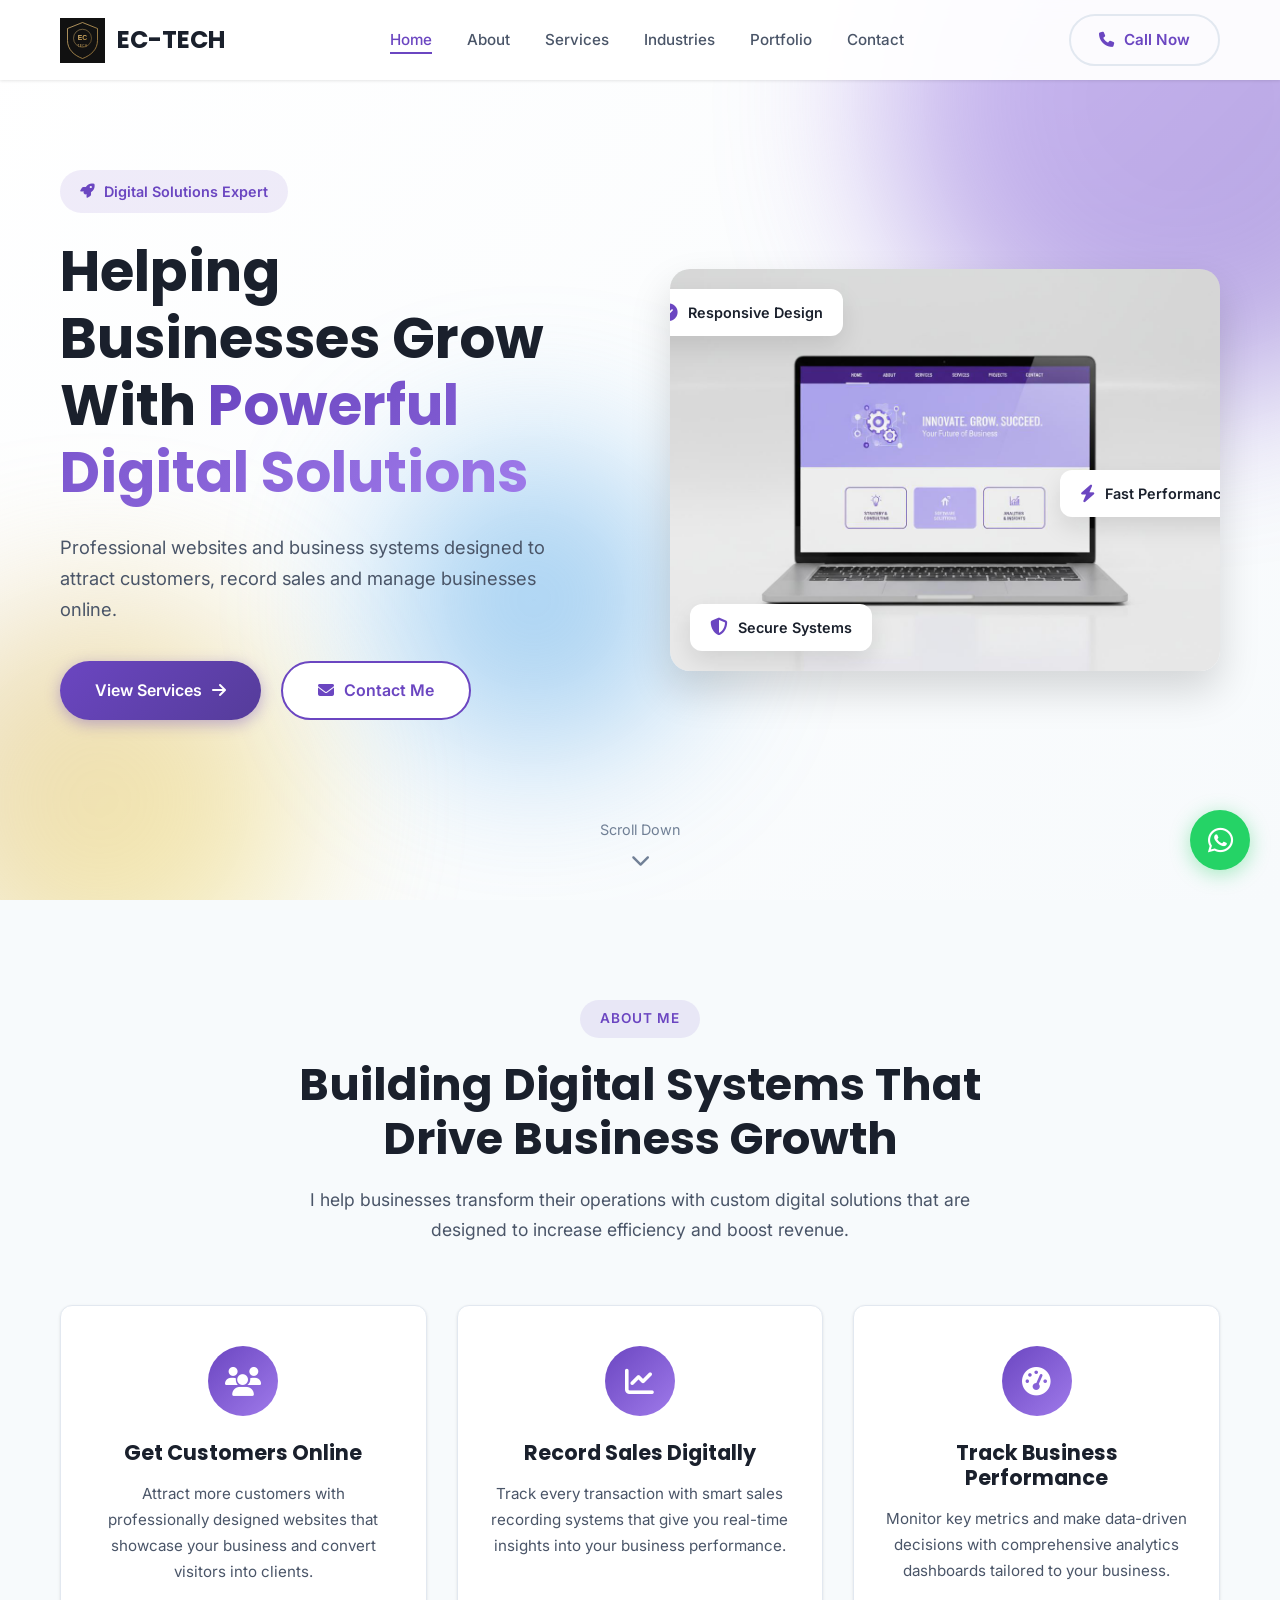
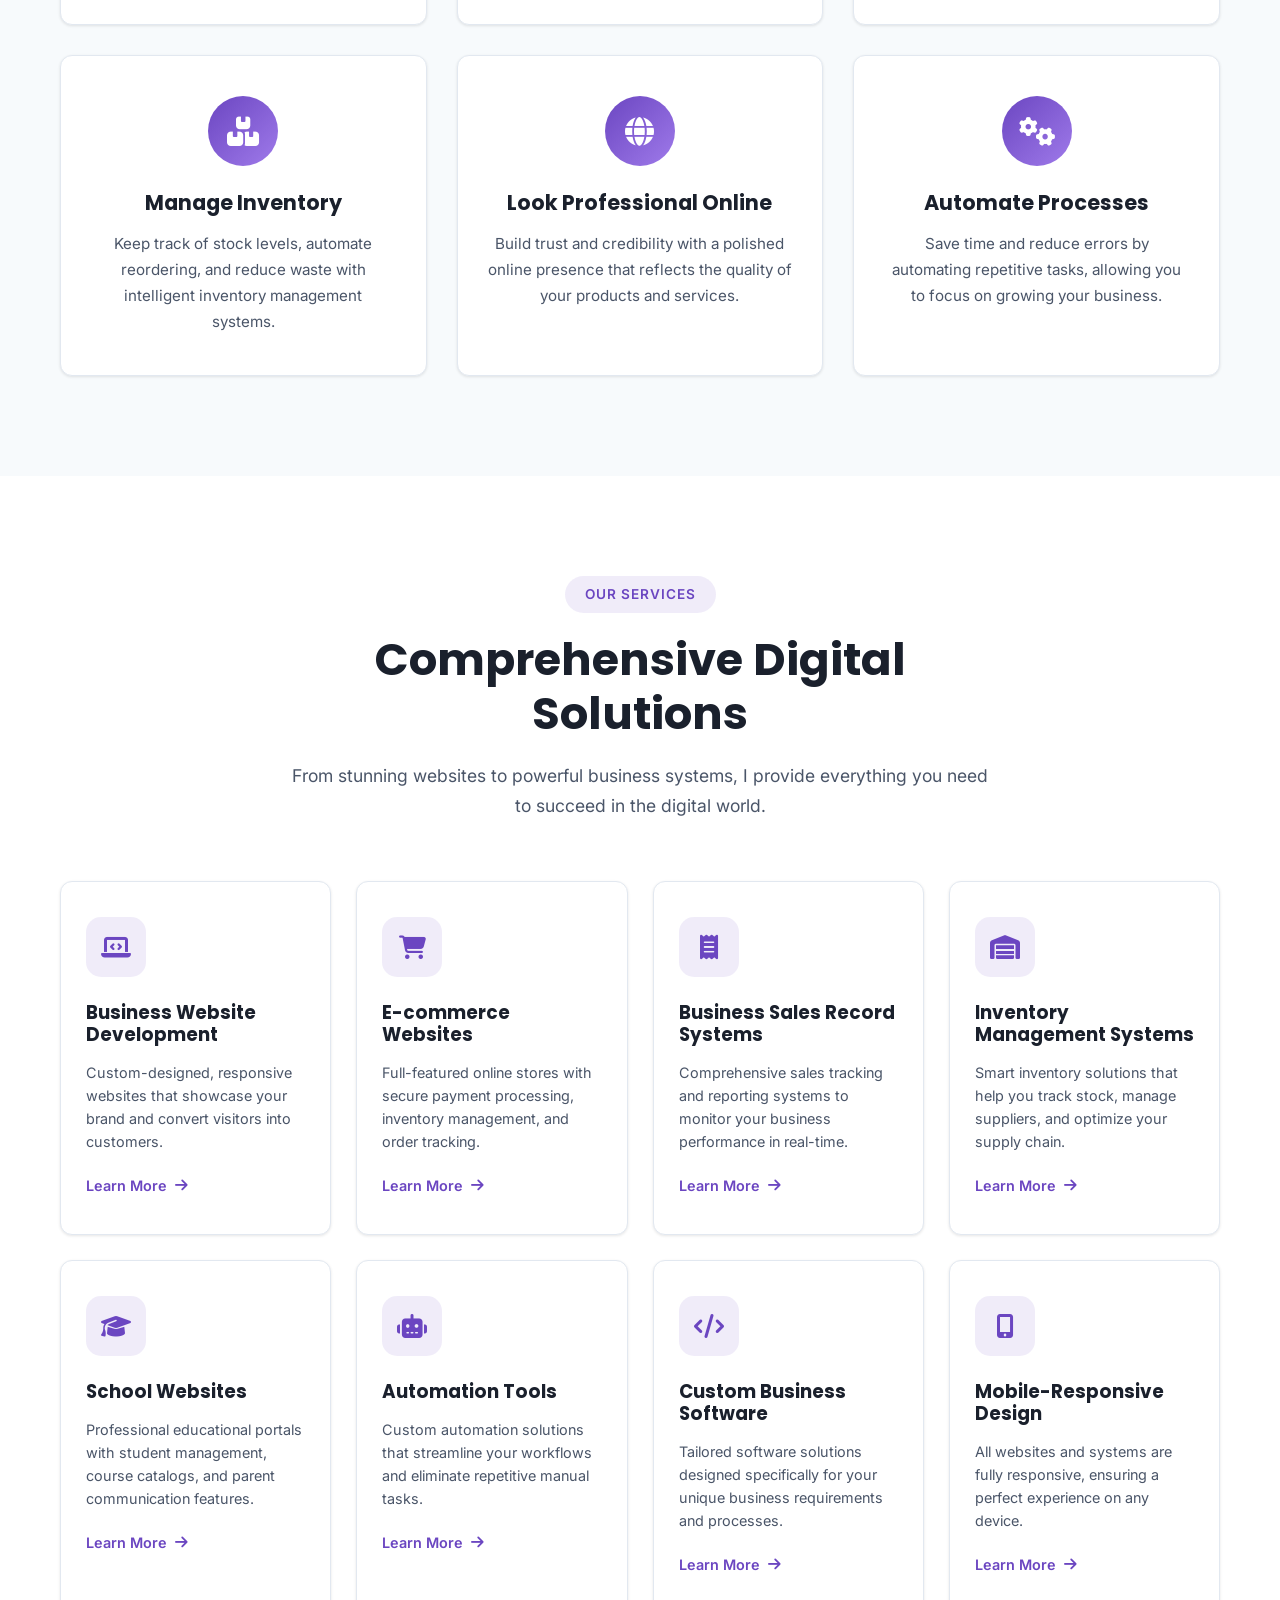
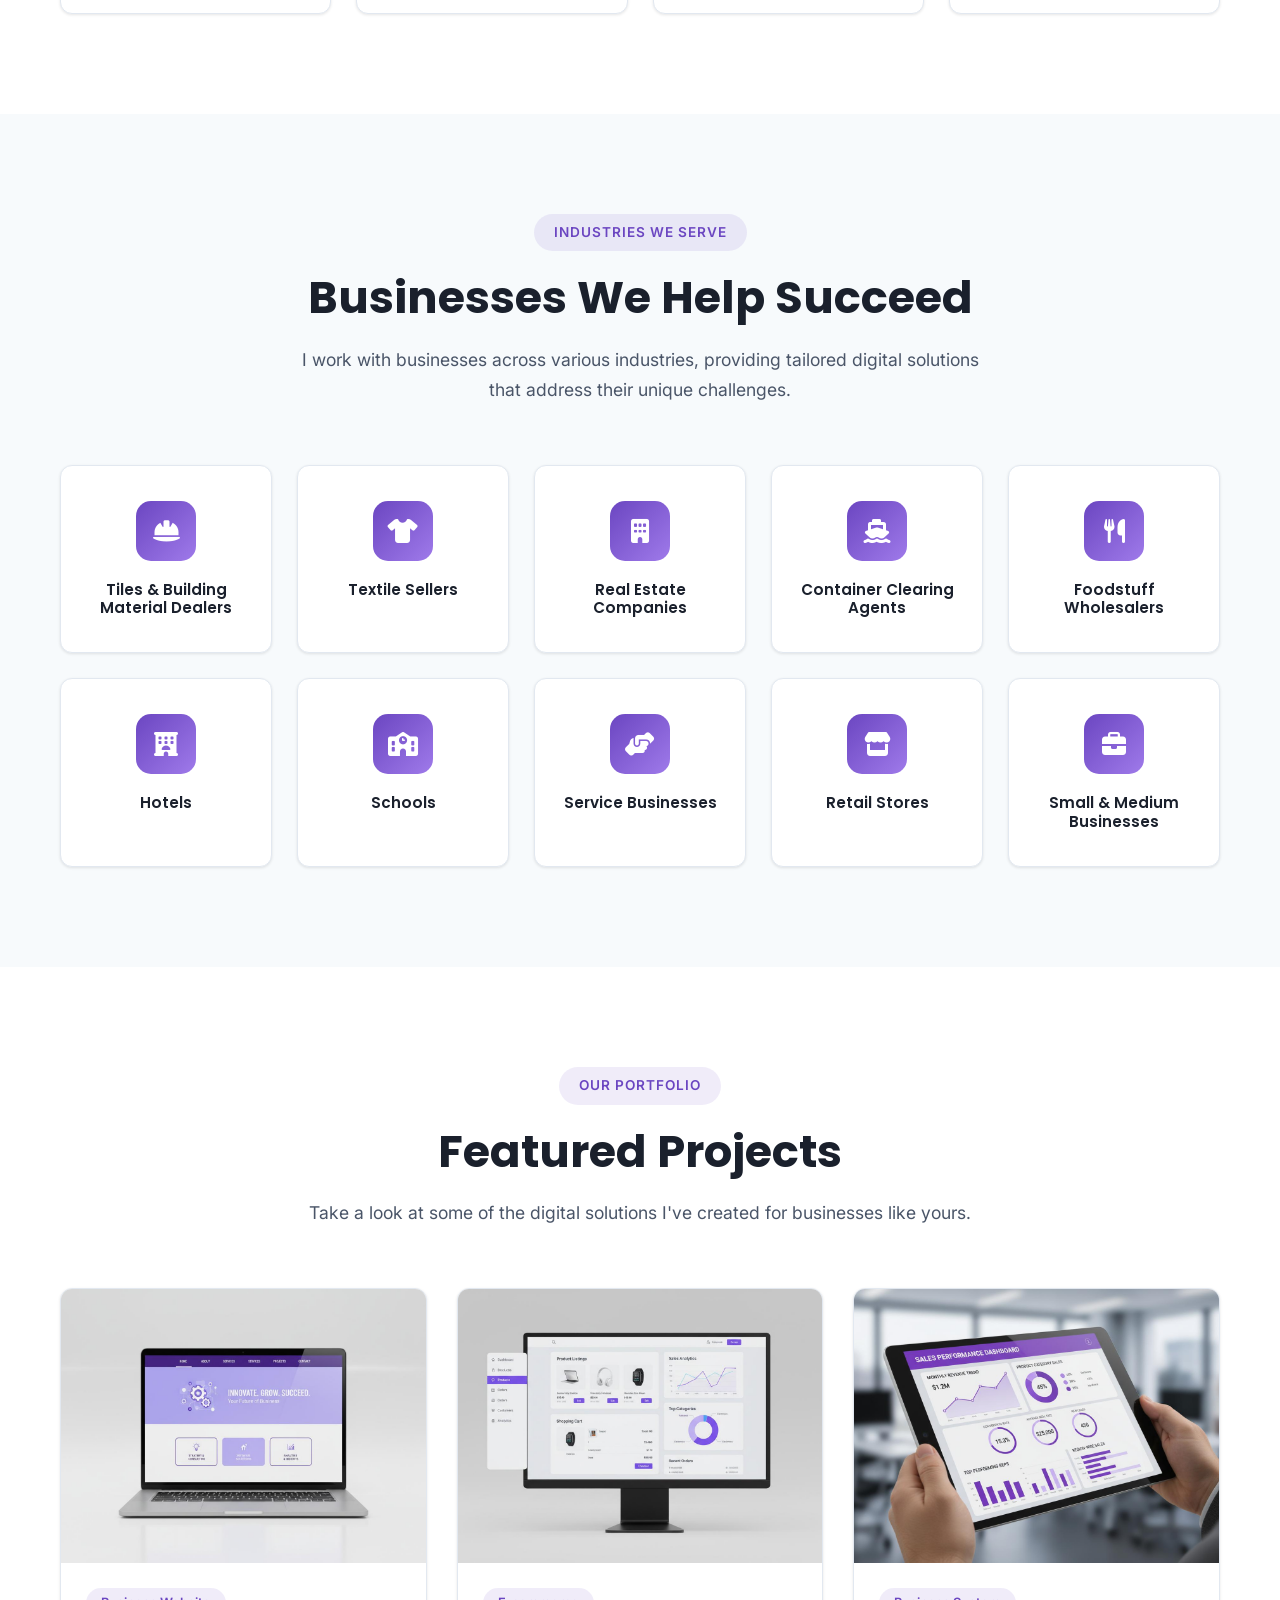
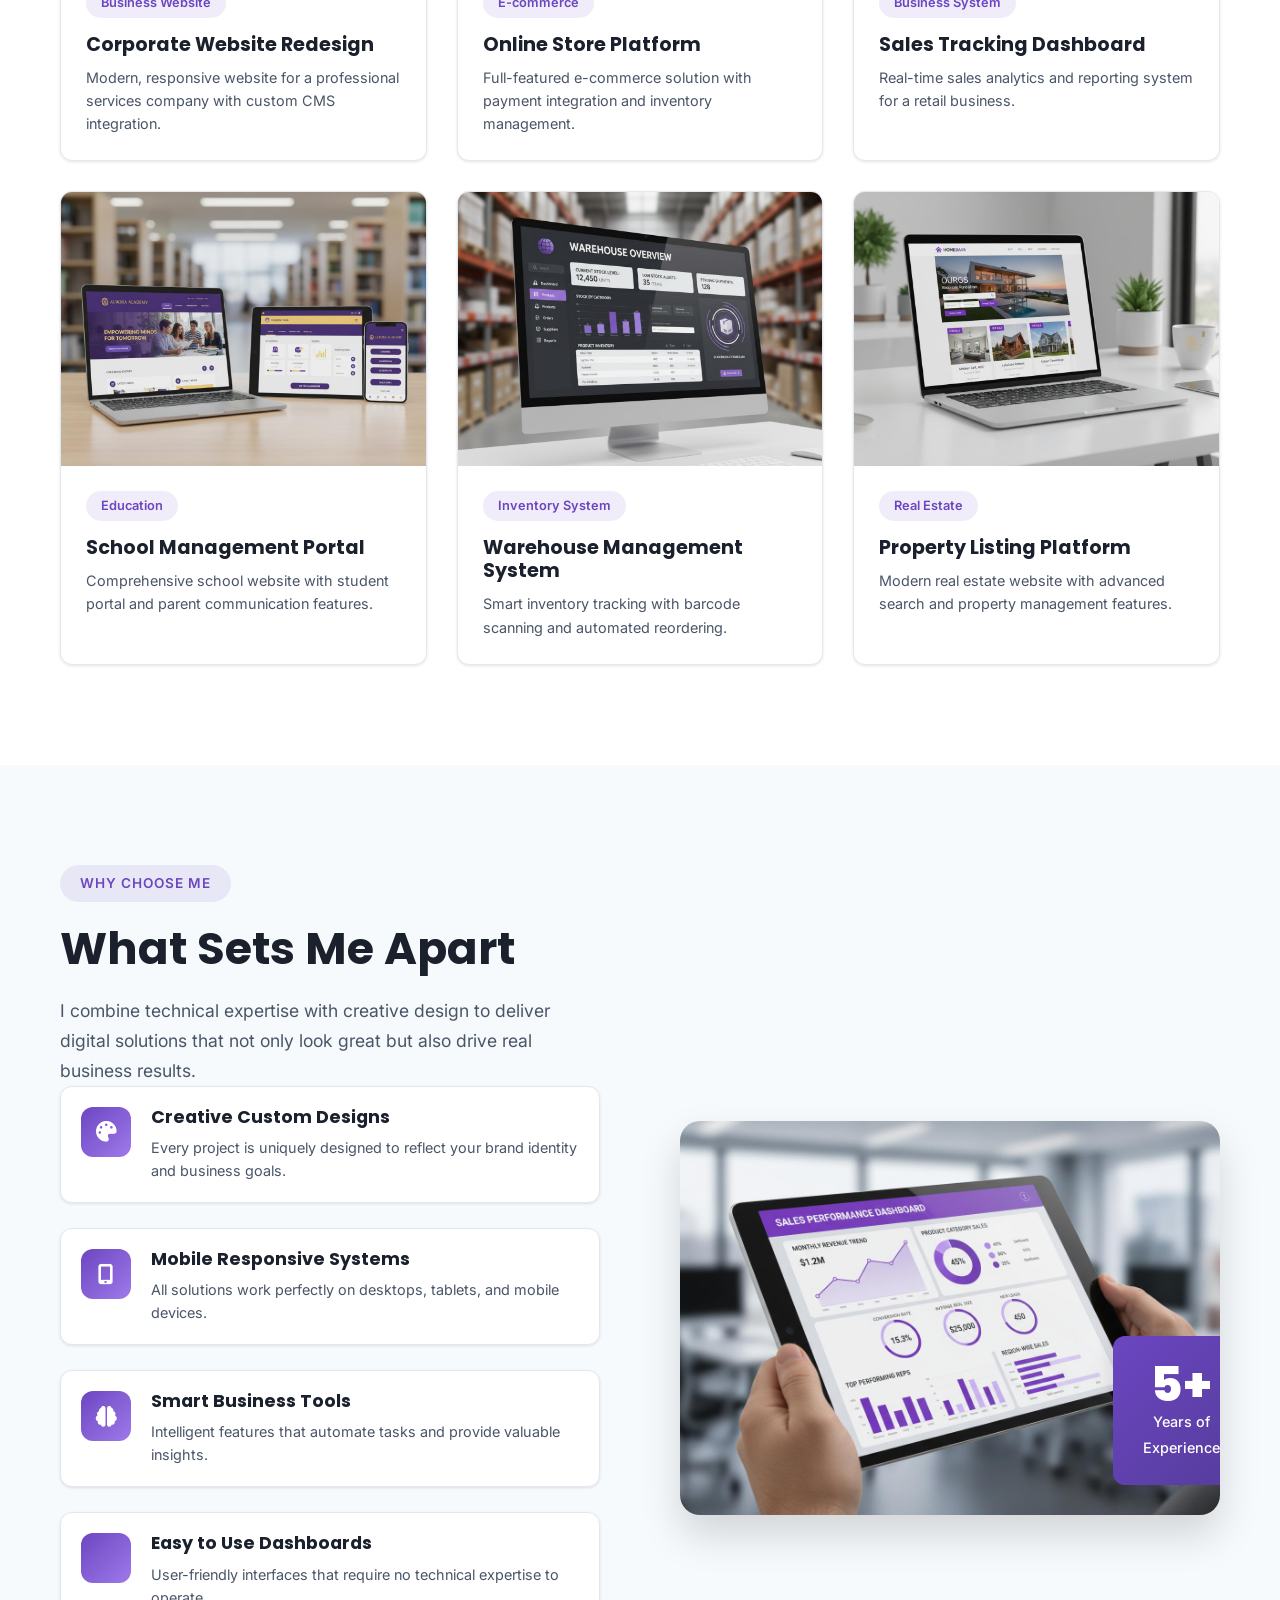
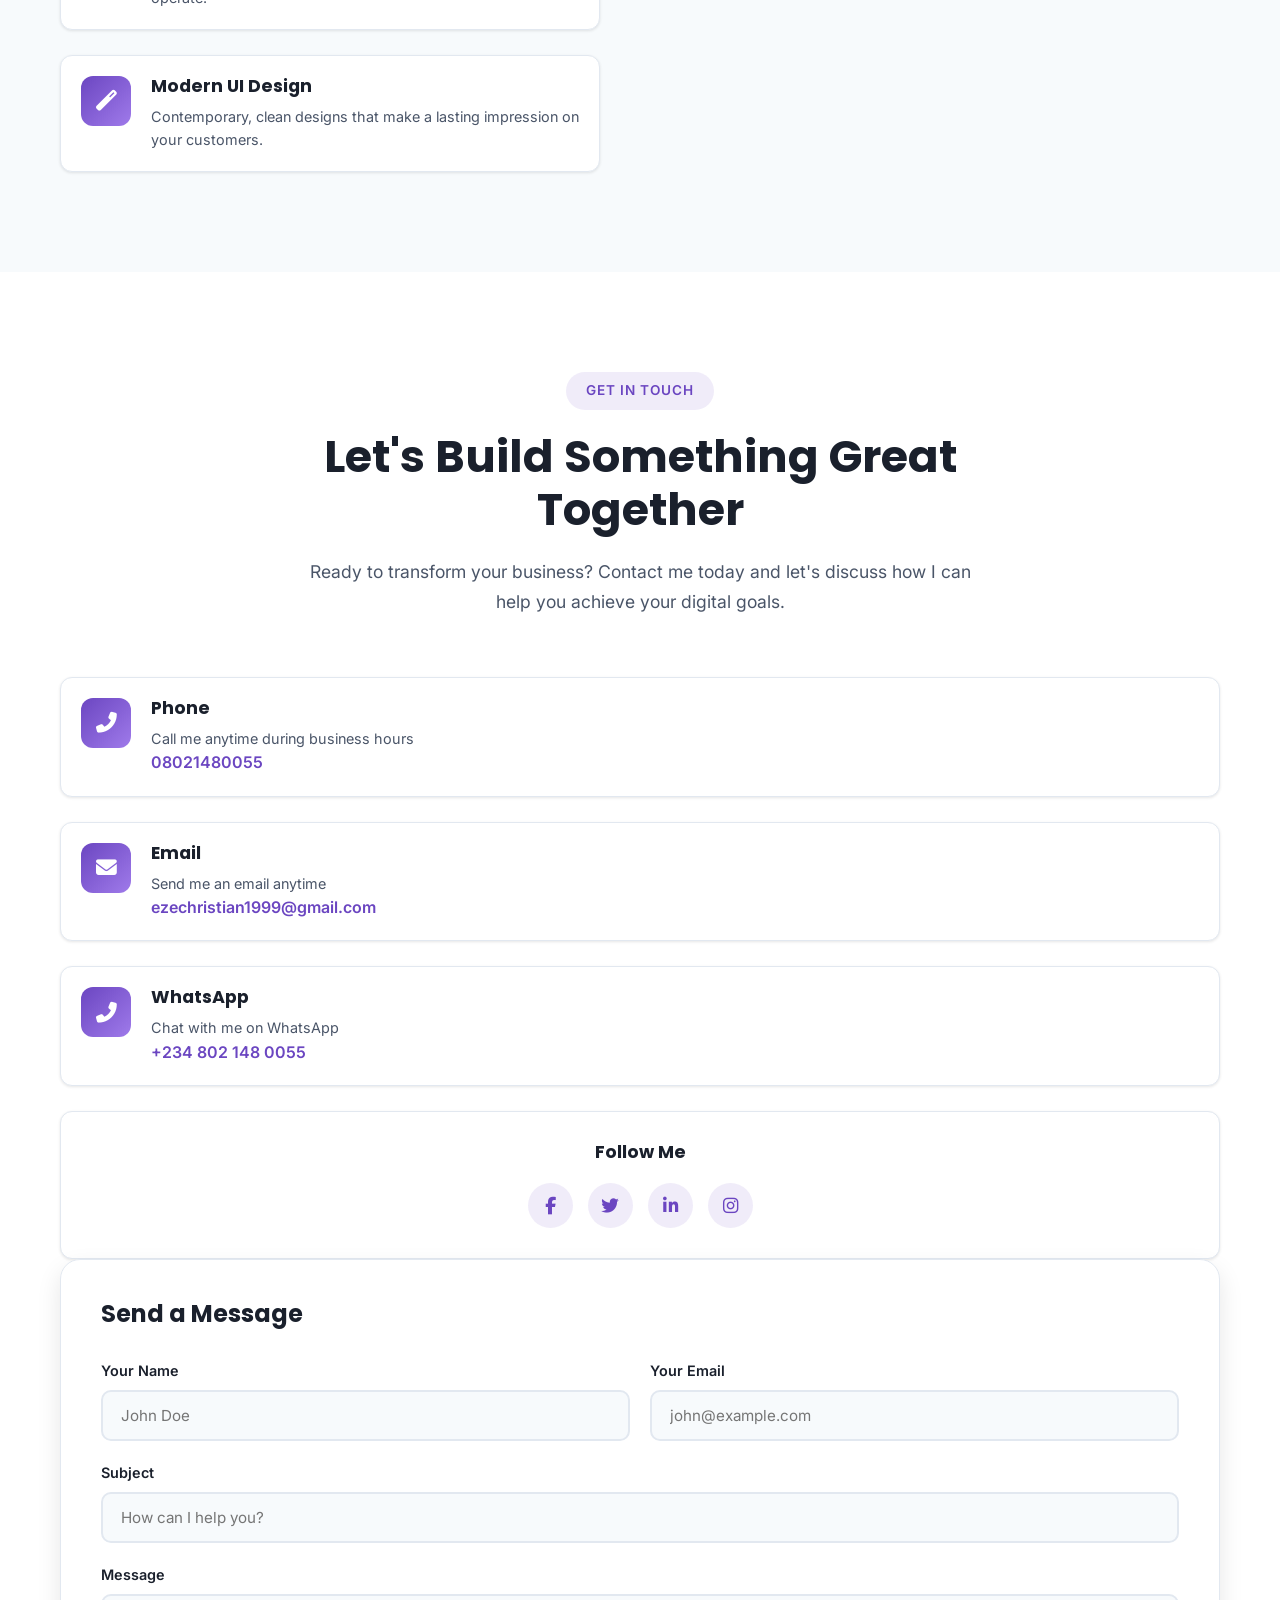
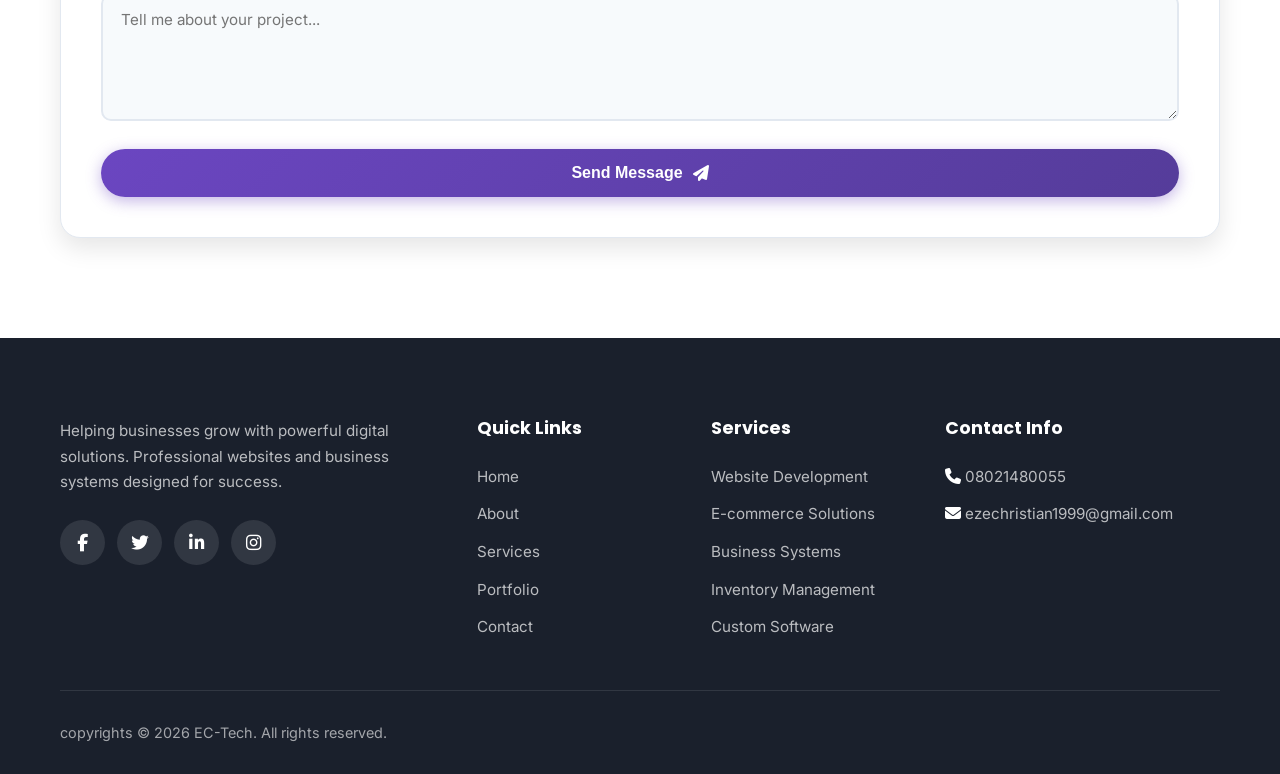
==== index.html @ 4867ce74 "first commit" ====
<!doctype html>
<html lang="en">
  <head>
    <meta charset="UTF-8" />
    <meta name="viewport" content="width=device-width, initial-scale=1.0" />
    <meta
      name="description"
      content="EC-TECH - Professional websites and business systems designed to attract customers, record sales and manage businesses online."
    />
    <meta
      name="keywords"
      content="website development, business systems, digital solutions, e-commerce, inventory management"
    />
    <meta name="author" content="EC-TECH" />

    <!-- Open Graph / Social Media Meta Tags -->
    <meta property="og:type" content="website" />
    <meta property="og:url" content="https://ec-tech.com" />
    <meta
      property="og:title"
      content="EC-TECH - Grow Your Business With Smart Digital Tools"
    />
    <meta
      property="og:description"
      content="Websites • Business Systems • Digital Solutions"
    />
    <meta
      property="og:image"
      content="https://ec-tech.com/images/og-thumbnail.jpg"
    />

    <!-- Twitter Meta Tags -->
    <meta property="twitter:card" content="summary_large_image" />
    <meta property="twitter:url" content="https://ec-tech.com" />
    <meta
      property="twitter:title"
      content="EC-TECH - Grow Your Business With Smart Digital Tools"
    />
    <meta
      property="twitter:description"
      content="Websites • Business Systems • Digital Solutions"
    />
    <meta
      property="twitter:image"
      content="https://ec-tech.com/images/og-thumbnail.jpg"
    />

    <!-- Favicon -->
    <link rel="icon" type="image/svg+xml" href="assets/ec_tech_logo.svg" />
    <link rel="apple-touch-icon" href="assets/ec_tech_logo.svg" />

    <!-- Google Fonts -->
    <link rel="preconnect" href="https://fonts.googleapis.com" />
    <link rel="preconnect" href="https://fonts.gstatic.com" crossorigin />
    <link
      href="https://fonts.googleapis.com/css2?family=Inter:wght@300;400;500;600;700;800&family=Poppins:wght@400;500;600;700;800&display=swap"
      rel="stylesheet"
    />

    <!-- Font Awesome Icons -->
    <link
      rel="stylesheet"
      href="https://cdnjs.cloudflare.com/ajax/libs/font-awesome/6.4.0/css/all.min.css"
    />

    <!-- AOS Animation Library -->
    <link href="https://unpkg.com/aos@2.3.1/dist/aos.css" rel="stylesheet" />

    <!-- Custom CSS -->
    <link rel="stylesheet" href="css/style.css" />

    <title>EC-TECH - Grow Your Business With Smart Digital Tools</title>
  </head>
  <body>
    <!-- Navigation -->
    <nav class="navbar" id="navbar">
      <div class="container">
        <div class="nav-wrapper">
          <a href="#" class="logo">
            <img src="assets/ec_tech_logo.svg" alt="EC-TECH Logo" />
            <span class="logo-text">EC-TECH</span>
          </a>

          <ul class="nav-menu" id="navMenu">
            <li><a href="#home" class="nav-link active">Home</a></li>
            <li><a href="#about" class="nav-link">About</a></li>
            <li><a href="#services" class="nav-link">Services</a></li>
            <li><a href="#industries" class="nav-link">Industries</a></li>
            <li><a href="#portfolio" class="nav-link">Portfolio</a></li>
            <li><a href="#contact" class="nav-link">Contact</a></li>
          </ul>

          <div class="nav-actions">
            <a href="tel:08021480055" class="btn btn-outline">
              <i class="fas fa-phone"></i>
              <span>Call Now</span>
            </a>
          </div>

          <button class="hamburger" id="hamburger" aria-label="Toggle menu">
            <span></span>
            <span></span>
            <span></span>
          </button>
        </div>
      </div>
    </nav>

    <!-- Hero Section -->
    <section class="hero" id="home">
      <div class="hero-bg">
        <div class="hero-shape shape-1"></div>
        <div class="hero-shape shape-2"></div>
        <div class="hero-shape shape-3"></div>
      </div>
      <div class="container">
        <div class="hero-content">
          <div class="hero-text" data-aos="fade-up" data-aos-duration="1000">
            <div class="hero-badge">
              <i class="fas fa-rocket"></i>
              <span>Digital Solutions Expert</span>
            </div>
            <h1 class="hero-title">
              Helping Businesses Grow With
              <span class="gradient-text">Powerful Digital Solutions</span>
            </h1>
            <p class="hero-subtitle">
              Professional websites and business systems designed to attract
              customers, record sales and manage businesses online.
            </p>
            <div class="hero-cta">
              <a href="#services" class="btn btn-primary btn-lg">
                <span>View Services</span>
                <i class="fas fa-arrow-right"></i>
              </a>
              <a href="#contact" class="btn btn-secondary btn-lg">
                <i class="fas fa-envelope"></i>
                <span>Contact Me</span>
              </a>
            </div>
            <!-- <div class="hero-stats">
              <div class="stat-item" data-aos="fade-up" data-aos-delay="200">
                <span class="stat-number">50+</span>
                <span class="stat-label">Projects Completed</span>
              </div>
              <div class="stat-item" data-aos="fade-up" data-aos-delay="300">
                <span class="stat-number">30+</span>
                <span class="stat-label">Happy Clients</span>
              </div>
              <div class="stat-item" data-aos="fade-up" data-aos-delay="400">
                <span class="stat-number">5+</span>
                <span class="stat-label">Years Experience</span>
              </div>
            </div> -->
          </div>
          <div
            class="hero-image"
            data-aos="fade-left"
            data-aos-duration="1000"
            data-aos-delay="300"
          >
            <div class="hero-image-wrapper">
              <img src="images/portfolio-1.jpg" alt="Digital Solutions" />
              <div class="floating-card card-1">
                <i class="fas fa-check-circle"></i>
                <span>Responsive Design</span>
              </div>
              <div class="floating-card card-2">
                <i class="fas fa-bolt"></i>
                <span>Fast Performance</span>
              </div>
              <div class="floating-card card-3">
                <i class="fas fa-shield-alt"></i>
                <span>Secure Systems</span>
              </div>
            </div>
          </div>
        </div>
      </div>
      <div class="scroll-indicator">
        <a href="#about" class="scroll-down">
          <span>Scroll Down</span>
          <i class="fas fa-chevron-down"></i>
        </a>
      </div>
    </section>

    <!-- About Section -->
    <section class="about section-padding" id="about">
      <div class="container">
        <div class="section-header" data-aos="fade-up">
          <span class="section-tag">About Me</span>
          <h2 class="section-title">
            Building Digital Systems That Drive Business Growth
          </h2>
          <p class="section-description">
            I help businesses transform their operations with custom digital
            solutions that are designed to increase efficiency and boost
            revenue.
          </p>
        </div>

        <div class="about-grid">
          <div class="about-card" data-aos="fade-up" data-aos-delay="100">
            <div class="about-icon">
              <i class="fas fa-users"></i>
            </div>
            <h3>Get Customers Online</h3>
            <p>
              Attract more customers with professionally designed websites that
              showcase your business and convert visitors into clients.
            </p>
          </div>

          <div class="about-card" data-aos="fade-up" data-aos-delay="200">
            <div class="about-icon">
              <i class="fas fa-chart-line"></i>
            </div>
            <h3>Record Sales Digitally</h3>
            <p>
              Track every transaction with smart sales recording systems that
              give you real-time insights into your business performance.
            </p>
          </div>

          <div class="about-card" data-aos="fade-up" data-aos-delay="300">
            <div class="about-icon">
              <i class="fas fa-tachometer-alt"></i>
            </div>
            <h3>Track Business Performance</h3>
            <p>
              Monitor key metrics and make data-driven decisions with
              comprehensive analytics dashboards tailored to your business.
            </p>
          </div>

          <div class="about-card" data-aos="fade-up" data-aos-delay="400">
            <div class="about-icon">
              <i class="fas fa-boxes"></i>
            </div>
            <h3>Manage Inventory</h3>
            <p>
              Keep track of stock levels, automate reordering, and reduce waste
              with intelligent inventory management systems.
            </p>
          </div>

          <div class="about-card" data-aos="fade-up" data-aos-delay="500">
            <div class="about-icon">
              <i class="fas fa-globe"></i>
            </div>
            <h3>Look Professional Online</h3>
            <p>
              Build trust and credibility with a polished online presence that
              reflects the quality of your products and services.
            </p>
          </div>

          <div class="about-card" data-aos="fade-up" data-aos-delay="600">
            <div class="about-icon">
              <i class="fas fa-cogs"></i>
            </div>
            <h3>Automate Processes</h3>
            <p>
              Save time and reduce errors by automating repetitive tasks,
              allowing you to focus on growing your business.
            </p>
          </div>
        </div>
      </div>
    </section>

    <!-- Services Section -->
    <section class="services section-padding" id="services">
      <div class="container">
        <div class="section-header" data-aos="fade-up">
          <span class="section-tag">Our Services</span>
          <h2 class="section-title">Comprehensive Digital Solutions</h2>
          <p class="section-description">
            From stunning websites to powerful business systems, I provide
            everything you need to succeed in the digital world.
          </p>
        </div>

        <div class="services-grid">
          <div class="service-card" data-aos="fade-up" data-aos-delay="100">
            <div class="service-icon">
              <i class="fas fa-laptop-code"></i>
            </div>
            <h3>Business Website Development</h3>
            <p>
              Custom-designed, responsive websites that showcase your brand and
              convert visitors into customers.
            </p>
            <a href="#contact" class="service-link">
              <span>Learn More</span>
              <i class="fas fa-arrow-right"></i>
            </a>
          </div>

          <div class="service-card" data-aos="fade-up" data-aos-delay="150">
            <div class="service-icon">
              <i class="fas fa-shopping-cart"></i>
            </div>
            <h3>E-commerce Websites</h3>
            <p>
              Full-featured online stores with secure payment processing,
              inventory management, and order tracking.
            </p>
            <a href="#contact" class="service-link">
              <span>Learn More</span>
              <i class="fas fa-arrow-right"></i>
            </a>
          </div>

          <div class="service-card" data-aos="fade-up" data-aos-delay="200">
            <div class="service-icon">
              <i class="fas fa-receipt"></i>
            </div>
            <h3>Business Sales Record Systems</h3>
            <p>
              Comprehensive sales tracking and reporting systems to monitor your
              business performance in real-time.
            </p>
            <a href="#contact" class="service-link">
              <span>Learn More</span>
              <i class="fas fa-arrow-right"></i>
            </a>
          </div>

          <div class="service-card" data-aos="fade-up" data-aos-delay="250">
            <div class="service-icon">
              <i class="fas fa-warehouse"></i>
            </div>
            <h3>Inventory Management Systems</h3>
            <p>
              Smart inventory solutions that help you track stock, manage
              suppliers, and optimize your supply chain.
            </p>
            <a href="#contact" class="service-link">
              <span>Learn More</span>
              <i class="fas fa-arrow-right"></i>
            </a>
          </div>

          <div class="service-card" data-aos="fade-up" data-aos-delay="300">
            <div class="service-icon">
              <i class="fas fa-graduation-cap"></i>
            </div>
            <h3>School Websites</h3>
            <p>
              Professional educational portals with student management, course
              catalogs, and parent communication features.
            </p>
            <a href="#contact" class="service-link">
              <span>Learn More</span>
              <i class="fas fa-arrow-right"></i>
            </a>
          </div>

          <div class="service-card" data-aos="fade-up" data-aos-delay="350">
            <div class="service-icon">
              <i class="fas fa-robot"></i>
            </div>
            <h3>Automation Tools</h3>
            <p>
              Custom automation solutions that streamline your workflows and
              eliminate repetitive manual tasks.
            </p>
            <a href="#contact" class="service-link">
              <span>Learn More</span>
              <i class="fas fa-arrow-right"></i>
            </a>
          </div>

          <div class="service-card" data-aos="fade-up" data-aos-delay="400">
            <div class="service-icon">
              <i class="fas fa-code"></i>
            </div>
            <h3>Custom Business Software</h3>
            <p>
              Tailored software solutions designed specifically for your unique
              business requirements and processes.
            </p>
            <a href="#contact" class="service-link">
              <span>Learn More</span>
              <i class="fas fa-arrow-right"></i>
            </a>
          </div>

          <div class="service-card" data-aos="fade-up" data-aos-delay="450">
            <div class="service-icon">
              <i class="fas fa-mobile-alt"></i>
            </div>
            <h3>Mobile-Responsive Design</h3>
            <p>
              All websites and systems are fully responsive, ensuring a perfect
              experience on any device.
            </p>
            <a href="#contact" class="service-link">
              <span>Learn More</span>
              <i class="fas fa-arrow-right"></i>
            </a>
          </div>
        </div>
      </div>
    </section>

    <!-- Industries Section -->
    <section class="industries section-padding" id="industries">
      <div class="container">
        <div class="section-header" data-aos="fade-up">
          <span class="section-tag">Industries We Serve</span>
          <h2 class="section-title">Businesses We Help Succeed</h2>
          <p class="section-description">
            I work with businesses across various industries, providing tailored
            digital solutions that address their unique challenges.
          </p>
        </div>

        <div class="industries-grid">
          <div class="industry-card" data-aos="zoom-in" data-aos-delay="50">
            <div class="industry-icon">
              <i class="fas fa-hard-hat"></i>
            </div>
            <h3>Tiles & Building Material Dealers</h3>
          </div>

          <div class="industry-card" data-aos="zoom-in" data-aos-delay="100">
            <div class="industry-icon">
              <i class="fas fa-tshirt"></i>
            </div>
            <h3>Textile Sellers</h3>
          </div>

          <div class="industry-card" data-aos="zoom-in" data-aos-delay="150">
            <div class="industry-icon">
              <i class="fas fa-building"></i>
            </div>
            <h3>Real Estate Companies</h3>
          </div>

          <div class="industry-card" data-aos="zoom-in" data-aos-delay="200">
            <div class="industry-icon">
              <i class="fas fa-ship"></i>
            </div>
            <h3>Container Clearing Agents</h3>
          </div>

          <div class="industry-card" data-aos="zoom-in" data-aos-delay="250">
            <div class="industry-icon">
              <i class="fas fa-utensils"></i>
            </div>
            <h3>Foodstuff Wholesalers</h3>
          </div>

          <div class="industry-card" data-aos="zoom-in" data-aos-delay="300">
            <div class="industry-icon">
              <i class="fas fa-hotel"></i>
            </div>
            <h3>Hotels</h3>
          </div>

          <div class="industry-card" data-aos="zoom-in" data-aos-delay="350">
            <div class="industry-icon">
              <i class="fas fa-school"></i>
            </div>
            <h3>Schools</h3>
          </div>

          <div class="industry-card" data-aos="zoom-in" data-aos-delay="400">
            <div class="industry-icon">
              <i class="fas fa-hands-helping"></i>
            </div>
            <h3>Service Businesses</h3>
          </div>

          <div class="industry-card" data-aos="zoom-in" data-aos-delay="450">
            <div class="industry-icon">
              <i class="fas fa-store"></i>
            </div>
            <h3>Retail Stores</h3>
          </div>

          <div class="industry-card" data-aos="zoom-in" data-aos-delay="500">
            <div class="industry-icon">
              <i class="fas fa-briefcase"></i>
            </div>
            <h3>Small & Medium Businesses</h3>
          </div>
        </div>
      </div>
    </section>

    <!-- Portfolio Section -->
    <section class="portfolio section-padding" id="portfolio">
      <div class="container">
        <div class="section-header" data-aos="fade-up">
          <span class="section-tag">Our Portfolio</span>
          <h2 class="section-title">Featured Projects</h2>
          <p class="section-description">
            Take a look at some of the digital solutions I've created for
            businesses like yours.
          </p>
        </div>

        <div class="portfolio-grid">
          <div class="portfolio-card" data-aos="fade-up" data-aos-delay="100">
            <div class="portfolio-image">
              <img
                src="images/portfolio-1.jpg"
                alt="Business Website Project"
              />
              <div class="portfolio-overlay">
                <a href="#contact" class="portfolio-btn">
                  <i class="fas fa-external-link-alt"></i>
                </a>
              </div>
            </div>
            <div class="portfolio-content">
              <span class="portfolio-category">Business Website</span>
              <h3>Corporate Website Redesign</h3>
              <p>
                Modern, responsive website for a professional services company
                with custom CMS integration.
              </p>
            </div>
          </div>

          <div class="portfolio-card" data-aos="fade-up" data-aos-delay="200">
            <div class="portfolio-image">
              <img src="images/portfolio-2.jpg" alt="E-commerce Project" />
              <div class="portfolio-overlay">
                <a href="#contact" class="portfolio-btn">
                  <i class="fas fa-external-link-alt"></i>
                </a>
              </div>
            </div>
            <div class="portfolio-content">
              <span class="portfolio-category">E-commerce</span>
              <h3>Online Store Platform</h3>
              <p>
                Full-featured e-commerce solution with payment integration and
                inventory management.
              </p>
            </div>
          </div>

          <div class="portfolio-card" data-aos="fade-up" data-aos-delay="300">
            <div class="portfolio-image">
              <img src="images/portfolio-3.jpg" alt="Sales System Project" />
              <div class="portfolio-overlay">
                <a href="#contact" class="portfolio-btn">
                  <i class="fas fa-external-link-alt"></i>
                </a>
              </div>
            </div>
            <div class="portfolio-content">
              <span class="portfolio-category">Business System</span>
              <h3>Sales Tracking Dashboard</h3>
              <p>
                Real-time sales analytics and reporting system for a retail
                business.
              </p>
            </div>
          </div>

          <div class="portfolio-card" data-aos="fade-up" data-aos-delay="400">
            <div class="portfolio-image">
              <img src="images/portfolio-4.jpg" alt="School Website Project" />
              <div class="portfolio-overlay">
                <a href="#contact" class="portfolio-btn">
                  <i class="fas fa-external-link-alt"></i>
                </a>
              </div>
            </div>
            <div class="portfolio-content">
              <span class="portfolio-category">Education</span>
              <h3>School Management Portal</h3>
              <p>
                Comprehensive school website with student portal and parent
                communication features.
              </p>
            </div>
          </div>

          <div class="portfolio-card" data-aos="fade-up" data-aos-delay="500">
            <div class="portfolio-image">
              <img
                src="images/portfolio-5.jpg"
                alt="Inventory System Project"
              />
              <div class="portfolio-overlay">
                <a href="#contact" class="portfolio-btn">
                  <i class="fas fa-external-link-alt"></i>
                </a>
              </div>
            </div>
            <div class="portfolio-content">
              <span class="portfolio-category">Inventory System</span>
              <h3>Warehouse Management System</h3>
              <p>
                Smart inventory tracking with barcode scanning and automated
                reordering.
              </p>
            </div>
          </div>

          <div class="portfolio-card" data-aos="fade-up" data-aos-delay="600">
            <div class="portfolio-image">
              <img src="images/portfolio-6.jpg" alt="Real Estate Project" />
              <div class="portfolio-overlay">
                <a href="#contact" class="portfolio-btn">
                  <i class="fas fa-external-link-alt"></i>
                </a>
              </div>
            </div>
            <div class="portfolio-content">
              <span class="portfolio-category">Real Estate</span>
              <h3>Property Listing Platform</h3>
              <p>
                Modern real estate website with advanced search and property
                management features.
              </p>
            </div>
          </div>
        </div>
      </div>
    </section>

    <!-- Why Choose Me Section -->
    <section class="why-choose section-padding" id="why-choose">
      <div class="container">
        <div class="why-choose-wrapper">
          <div class="why-choose-content" data-aos="fade-right">
            <span class="section-tag">Why Choose Me</span>
            <h2 class="section-title">What Sets Me Apart</h2>
            <p class="section-description">
              I combine technical expertise with creative design to deliver
              digital solutions that not only look great but also drive real
              business results.
            </p>

            <div class="features-list">
              <div class="feature-item" data-aos="fade-up" data-aos-delay="100">
                <div class="feature-icon">
                  <i class="fas fa-palette"></i>
                </div>
                <div class="feature-text">
                  <h4>Creative Custom Designs</h4>
                  <p>
                    Every project is uniquely designed to reflect your brand
                    identity and business goals.
                  </p>
                </div>
              </div>

              <div class="feature-item" data-aos="fade-up" data-aos-delay="200">
                <div class="feature-icon">
                  <i class="fas fa-mobile-alt"></i>
                </div>
                <div class="feature-text">
                  <h4>Mobile Responsive Systems</h4>
                  <p>
                    All solutions work perfectly on desktops, tablets, and
                    mobile devices.
                  </p>
                </div>
              </div>

              <div class="feature-item" data-aos="fade-up" data-aos-delay="300">
                <div class="feature-icon">
                  <i class="fas fa-brain"></i>
                </div>
                <div class="feature-text">
                  <h4>Smart Business Tools</h4>
                  <p>
                    Intelligent features that automate tasks and provide
                    valuable insights.
                  </p>
                </div>
              </div>

              <div class="feature-item" data-aos="fade-up" data-aos-delay="400">
                <div class="feature-icon">
                  <i class="fas fa-user-friendly"></i>
                </div>
                <div class="feature-text">
                  <h4>Easy to Use Dashboards</h4>
                  <p>
                    User-friendly interfaces that require no technical expertise
                    to operate.
                  </p>
                </div>
              </div>

              <div class="feature-item" data-aos="fade-up" data-aos-delay="500">
                <div class="feature-icon">
                  <i class="fas fa-magic"></i>
                </div>
                <div class="feature-text">
                  <h4>Modern UI Design</h4>
                  <p>
                    Contemporary, clean designs that make a lasting impression
                    on your customers.
                  </p>
                </div>
              </div>
            </div>
          </div>

          <div class="why-choose-image" data-aos="fade-left">
            <div class="image-wrapper">
              <img src="images/portfolio-3.jpg" alt="Why Choose EC-TECH" />
              <div class="experience-badge">
                <span class="exp-number">5+</span>
                <span class="exp-text">Years of<br />Experience</span>
              </div>
            </div>
          </div>
        </div>
      </div>
    </section>

    <!-- Contact Section -->
    <section class="contact section-padding" id="contact">
      <div class="container">
        <div class="section-header" data-aos="fade-up">
          <span class="section-tag">Get In Touch</span>
          <h2 class="section-title">Let's Build Something Great Together</h2>
          <p class="section-description">
            Ready to transform your business? Contact me today and let's discuss
            how I can help you achieve your digital goals.
          </p>
        </div>

        <div class="features-list">
          <div class="feature-item" data-aos="fade-up" data-aos-delay="100">
            <div class="feature-icon">
              <i class="fas fa-phone-alt"></i>
            </div>
            <div class="feature-text">
              <h4>Phone</h4>
              <p>Call me anytime during business hours</p>
              <a href="tel:08021480055" class="contact-link">08021480055</a>
            </div>
          </div>

          <div class="feature-item" data-aos="fade-up" data-aos-delay="100">
            <div class="feature-icon">
              <i class="fas fa-envelope"></i>
            </div>
            <div class="feature-text">
              <h4>Email</h4>
              <p>Send me an email anytime</p>
              <a href="mailto:ezechristian1999@gmail.com" class="contact-link">ezechristian1999@gmail.com</a>
            </div>
          </div>

          <div class="feature-item" data-aos="fade-up" data-aos-delay="100">
            <div class="feature-icon">
              <i class="fas fa-phone-alt"></i>
            </div>
            <div class="feature-text">
              <h4>WhatsApp</h4>
              <p>Chat with me on WhatsApp</p>
              <a
                href="https://wa.me/2348021480055"
                target="_blank"
                class="contact-link"
                >+234 802 148 0055</a
              >
            </div>
          </div>

            <div class="contact-social">
              <h4>Follow Me</h4>
              <div class="social-links">
                <a href="#" class="social-link" aria-label="Facebook">
                  <i class="fab fa-facebook-f"></i>
                </a>
                <a href="#" class="social-link" aria-label="Twitter">
                  <i class="fab fa-twitter"></i>
                </a>
                <a href="#" class="social-link" aria-label="LinkedIn">
                  <i class="fab fa-linkedin-in"></i>
                </a>
                <a href="#" class="social-link" aria-label="Instagram">
                  <i class="fab fa-instagram"></i>
                </a>
              </div>
            </div>
          </div>

          <div class="contact-form-wrapper" data-aos="fade-left">
            <form class="contact-form" id="contactForm">
              <h3>Send a Message</h3>
              <div class="form-row">
                <div class="form-group">
                  <label for="name">Your Name</label>
                  <input
                    type="text"
                    id="name"
                    name="name"
                    placeholder="John Doe"
                    required
                  />
                </div>
                <div class="form-group">
                  <label for="email">Your Email</label>
                  <input
                    type="email"
                    id="email"
                    name="email"
                    placeholder="john@example.com"
                    required
                  />
                </div>
              </div>
              <div class="form-group">
                <label for="subject">Subject</label>
                <input
                  type="text"
                  id="subject"
                  name="subject"
                  placeholder="How can I help you?"
                  required
                />
              </div>
              <div class="form-group">
                <label for="message">Message</label>
                <textarea
                  id="message"
                  name="message"
                  rows="5"
                  placeholder="Tell me about your project..."
                  required
                ></textarea>
              </div>
              <button type="submit" class="btn btn-primary btn-lg btn-full">
                <span>Send Message</span>
                <i class="fas fa-paper-plane"></i>
              </button>
            </form>
          </div>
        </div>
      </div>
    </section>

    <!-- Footer -->
    <footer class="footer">
      <div class="container">
        <div class="footer-wrapper">
          <div class="footer-brand">
            
            <p class="footer-description">
              Helping businesses grow with powerful digital solutions.
              Professional websites and business systems designed for success.
            </p>
            <div class="footer-social">
              <a href="#" class="social-link" aria-label="Facebook">
                <i class="fab fa-facebook-f"></i>
              </a>
              <a href="#" class="social-link" aria-label="Twitter">
                <i class="fab fa-twitter"></i>
              </a>
              <a href="#" class="social-link" aria-label="LinkedIn">
                <i class="fab fa-linkedin-in"></i>
              </a>
              <a href="#" class="social-link" aria-label="Instagram">
                <i class="fab fa-instagram"></i>
              </a>
            </div>
          </div>

          <div class="footer-links">
            <h4>Quick Links</h4>
            <ul>
              <li><a href="#home">Home</a></li>
              <li><a href="#about">About</a></li>
              <li><a href="#services">Services</a></li>
              <li><a href="#portfolio">Portfolio</a></li>
              <li><a href="#contact">Contact</a></li>
            </ul>
          </div>

          <div class="footer-links">
            <h4>Services</h4>
            <ul>
              <li><a href="#services">Website Development</a></li>
              <li><a href="#services">E-commerce Solutions</a></li>
              <li><a href="#services">Business Systems</a></li>
              <li><a href="#services">Inventory Management</a></li>
              <li><a href="#services">Custom Software</a></li>
            </ul>
          </div>

          <div class="footer-links">
            <h4>Contact Info</h4>
            <ul>
              <li>
                <i class="fas fa-phone"></i>
                <a href="tel:08021480055">08021480055</a>
              </li>
              <li>
                <i class="fas fa-envelope"></i>
                <a href="mailto:ezechristian1999@gmail.com"
                  >ezechristian1999@gmail.com</a
                >
              </li>
            </ul>
          </div>
        </div>

        <div class="footer-bottom">
          <p>copyrights &copy; 2026 EC-Tech. All rights reserved.</p>
        </div>
      </div>
    </footer>

    <!-- Floating WhatsApp Button -->
    <a
      href="https://wa.me/2348021480055"
      target="_blank"
      class="whatsapp-float"
      aria-label="Chat on WhatsApp"
    >
      <i class="fab fa-whatsapp"></i>
      <span class="whatsapp-tooltip">Chat on WhatsApp</span>
    </a>

    <!-- Back to Top Button -->
    <!-- <button class="back-to-top" id="backToTop" aria-label="Back to top">
      <i class="fas fa-chevron-up"></i>
    </button> -->

    <!-- AOS Animation Library -->
    <script src="https://unpkg.com/aos@2.3.1/dist/aos.js"></script>

    <!-- Custom JavaScript -->
    <script src="js/script.js"></script>
  </body>
</html>
---- css/style.css ----
/* ========================================
   EC-TECH Website Styles
   Modern Tech Studio Design
   ======================================== */

/* CSS Variables */
:root {
    --primary-color: #6B46C1;
    --primary-dark: #553C9A;
    --primary-light: #9F7AEA;
    --secondary-color: #1A202C;
    --accent-color: #D2AE6D;
    --text-primary: #1A202C;
    --text-secondary: #4A5568;
    --text-light: #718096;
    --bg-primary: #FFFFFF;
    --bg-secondary: #F7FAFC;
    --bg-dark: #1A202C;
    --border-color: #E2E8F0;
    --shadow-sm: 0 1px 3px rgba(0, 0, 0, 0.1);
    --shadow-md: 0 4px 6px rgba(0, 0, 0, 0.1);
    --shadow-lg: 0 10px 25px rgba(0, 0, 0, 0.1);
    --shadow-xl: 0 20px 40px rgba(0, 0, 0, 0.15);
    --transition-fast: 0.2s ease;
    --transition-normal: 0.3s ease;
    --transition-slow: 0.5s ease;
    --border-radius: 12px;
    --border-radius-lg: 20px;
    --container-width: 1200px;
}

/* Reset & Base Styles */
*, *::before, *::after {
    margin: 0;
    padding: 0;
    box-sizing: border-box;
}

html {
    scroll-behavior: smooth;
    font-size: 16px;
}

body {
    font-family: 'Inter', -apple-system, BlinkMacSystemFont, 'Segoe UI', Roboto, sans-serif;
    color: var(--text-primary);
    background-color: var(--bg-primary);
    line-height: 1.6;
    overflow-x: hidden;
}

h1, h2, h3, h4, h5, h6 {
    font-family: 'Poppins', sans-serif;
    font-weight: 700;
    line-height: 1.2;
    color: var(--text-primary);
}

a {
    text-decoration: none;
    color: inherit;
    transition: var(--transition-normal);
}

ul {
    list-style: none;
}

img {
    max-width: 100%;
    height: auto;
    display: block;
}

/* Container */
.container {
    max-width: var(--container-width);
    margin: 0 auto;
    padding: 0 20px;
}

/* Section Padding */
.section-padding {
    padding: 100px 0;
}

/* ========================================
   Navigation
   ======================================== */
.navbar {
    position: fixed;
    top: 0;
    left: 0;
    width: 100%;
    z-index: 1000;
    background: rgba(255, 255, 255, 0.95);
    backdrop-filter: blur(10px);
    box-shadow: var(--shadow-sm);
    transition: var(--transition-normal);
}

.navbar.scrolled {
    box-shadow: var(--shadow-md);
}

.nav-wrapper {
    display: flex;
    align-items: center;
    justify-content: space-between;
    height: 80px;
}

.logo {
    display: flex;
    align-items: center;
    gap: 12px;
}

.logo img {
    height: 45px;
    width: auto;
}

.logo-text {
    font-family: 'Poppins', sans-serif;
    font-size: 1.5rem;
    font-weight: 700;
    color: var(--text-primary);
}

.nav-menu {
    display: flex;
    align-items: center;
    gap: 35px;
}

.nav-link {
    font-size: 0.95rem;
    font-weight: 500;
    color: var(--text-secondary);
    position: relative;
    padding: 5px 0;
}

.nav-link::after {
    content: '';
    position: absolute;
    bottom: 0;
    left: 0;
    width: 0;
    height: 2px;
    background: var(--primary-color);
    transition: var(--transition-normal);
}

.nav-link:hover,
.nav-link.active {
    color: var(--primary-color);
}

.nav-link:hover::after,
.nav-link.active::after {
    width: 100%;
}

.nav-actions {
    display: flex;
    align-items: center;
    gap: 15px;
}

.hamburger {
    display: none;
    flex-direction: column;
    gap: 5px;
    background: none;
    border: none;
    cursor: pointer;
    padding: 5px;
}

.hamburger span {
    display: block;
    width: 25px;
    height: 3px;
    background: var(--text-primary);
    border-radius: 3px;
    transition: var(--transition-normal);
}

/* ========================================
   Buttons
   ======================================== */
.btn {
    display: inline-flex;
    align-items: center;
    justify-content: center;
    gap: 10px;
    padding: 12px 28px;
    font-size: 0.95rem;
    font-weight: 600;
    border-radius: 50px;
    border: none;
    cursor: pointer;
    transition: var(--transition-normal);
    text-transform: capitalize;
}

.btn-primary {
    background: linear-gradient(135deg, var(--primary-color), var(--primary-dark));
    color: white;
    box-shadow: 0 4px 15px rgba(107, 70, 193, 0.4);
}

.btn-primary:hover {
    transform: translateY(-3px);
    box-shadow: 0 8px 25px rgba(107, 70, 193, 0.5);
}

.btn-secondary {
    background: white;
    color: var(--primary-color);
    border: 2px solid var(--primary-color);
}

.btn-secondary:hover {
    background: var(--primary-color);
    color: white;
    transform: translateY(-3px);
}

.btn-outline {
    background: transparent;
    color: var(--primary-color);
    border: 2px solid var(--border-color);
}

.btn-outline:hover {
    border-color: var(--primary-color);
    background: rgba(107, 70, 193, 0.05);
}

.btn-lg {
    padding: 15px 35px;
    font-size: 1rem;
}

.btn-full {
    width: 100%;
}

/* ========================================
   Hero Section
   ======================================== */
.hero {
    position: relative;
    min-height: 100vh;
    display: flex;
    align-items: center;
    padding: 120px 0 80px;
    overflow: hidden;
    background: linear-gradient(135deg, #FFFFFF 0%, #F7FAFC 100%);
}

.hero-bg {
    position: absolute;
    top: 0;
    left: 0;
    width: 100%;
    height: 100%;
    overflow: hidden;
    z-index: 0;
}

.hero-shape {
    position: absolute;
    border-radius: 50%;
    filter: blur(80px);
    opacity: 0.5;
}

.shape-1 {
    width: 600px;
    height: 600px;
    background: linear-gradient(135deg, var(--primary-light), var(--primary-color));
    top: -200px;
    right: -200px;
    animation: float 8s ease-in-out infinite;
}

.shape-2 {
    width: 400px;
    height: 400px;
    background: linear-gradient(135deg, var(--accent-color), #F6E05E);
    bottom: -100px;
    left: -100px;
    animation: float 10s ease-in-out infinite reverse;
}

.shape-3 {
    width: 300px;
    height: 300px;
    background: linear-gradient(135deg, #63B3ED, #4299E1);
    top: 50%;
    left: 30%;
    animation: pulse 6s ease-in-out infinite;
}

@keyframes float {
    0%, 100% { transform: translateY(0) rotate(0deg); }
    50% { transform: translateY(-30px) rotate(5deg); }
}

@keyframes pulse {
    0%, 100% { transform: scale(1); opacity: 0.3; }
    50% { transform: scale(1.1); opacity: 0.5; }
}

.hero-content {
    position: relative;
    z-index: 1;
    display: grid;
    grid-template-columns: 1fr 1fr;
    gap: 60px;
    align-items: center;
}

.hero-badge {
    display: inline-flex;
    align-items: center;
    gap: 10px;
    padding: 10px 20px;
    background: rgba(107, 70, 193, 0.1);
    border-radius: 50px;
    color: var(--primary-color);
    font-size: 0.9rem;
    font-weight: 600;
    margin-bottom: 25px;
    animation: fadeInUp 0.8s ease;
}

.hero-badge i {
    animation: bounce 2s infinite;
}

@keyframes bounce {
    0%, 100% { transform: translateY(0); }
    50% { transform: translateY(-5px); }
}

.hero-title {
    font-size: 3.5rem;
    line-height: 1.2;
    margin-bottom: 25px;
    color: var(--text-primary);
}

.gradient-text {
    background: linear-gradient(135deg, var(--primary-color), var(--primary-light));
    -webkit-background-clip: text;
    -webkit-text-fill-color: transparent;
    background-clip: text;
}

.hero-subtitle {
    font-size: 1.15rem;
    color: var(--text-secondary);
    margin-bottom: 35px;
    max-width: 500px;
    line-height: 1.7;
}

.hero-cta {
    display: flex;
    gap: 20px;
    margin-bottom: 50px;
}

.hero-stats {
    display: flex;
    gap: 40px;
}

.stat-item {
    text-align: center;
}

.stat-number {
    display: block;
    font-family: 'Poppins', sans-serif;
    font-size: 2.5rem;
    font-weight: 800;
    color: var(--primary-color);
    line-height: 1;
}

.stat-label {
    font-size: 0.9rem;
    color: var(--text-light);
    margin-top: 5px;
}

.hero-image-wrapper {
    position: relative;
    border-radius: var(--border-radius-lg);
    overflow: hidden;
    box-shadow: var(--shadow-xl);
}

.hero-image-wrapper img {
    width: 100%;
    height: auto;
    transition: var(--transition-slow);
}

.hero-image-wrapper:hover img {
    transform: scale(1.05);
}

.floating-card {
    position: absolute;
    display: flex;
    align-items: center;
    gap: 10px;
    padding: 12px 20px;
    background: white;
    border-radius: 12px;
    box-shadow: var(--shadow-lg);
    font-size: 0.9rem;
    font-weight: 600;
    color: var(--text-primary);
    animation: floatCard 4s ease-in-out infinite;
}

.floating-card i {
    color: var(--primary-color);
    font-size: 1.1rem;
}

.card-1 {
    top: 20px;
    left: -30px;
    animation-delay: 0s;
}

.card-2 {
    top: 50%;
    right: -30px;
    animation-delay: 1s;
}

.card-3 {
    bottom: 20px;
    left: 20px;
    animation-delay: 2s;
}

@keyframes floatCard {
    0%, 100% { transform: translateY(0); }
    50% { transform: translateY(-15px); }
}

.scroll-indicator {
    position: absolute;
    bottom: 30px;
    left: 50%;
    transform: translateX(-50%);
    z-index: 1;
}

.scroll-down {
    display: flex;
    flex-direction: column;
    align-items: center;
    gap: 10px;
    color: var(--text-light);
    font-size: 0.9rem;
    animation: bounce 2s infinite;
}

.scroll-down i {
    font-size: 1.2rem;
}

/* ========================================
   Section Headers
   ======================================== */
.section-header {
    text-align: center;
    max-width: 700px;
    margin: 0 auto 60px;
}

.section-tag {
    display: inline-block;
    padding: 8px 20px;
    background: rgba(107, 70, 193, 0.1);
    color: var(--primary-color);
    font-size: 0.85rem;
    font-weight: 600;
    text-transform: uppercase;
    letter-spacing: 1px;
    border-radius: 50px;
    margin-bottom: 20px;
}

.section-title {
    font-size: 2.8rem;
    margin-bottom: 20px;
    color: var(--text-primary);
}

.section-description {
    font-size: 1.1rem;
    color: var(--text-secondary);
    line-height: 1.7;
}

/* ========================================
   About Section
   ======================================== */
.about {
    background: var(--bg-secondary);
}

.about-grid {
    display: grid;
    grid-template-columns: repeat(3, 1fr);
    gap: 30px;
}

.about-card {
    background: white;
    padding: 40px 30px;
    border-radius: var(--border-radius);
    text-align: center;
    box-shadow: var(--shadow-sm);
    transition: var(--transition-normal);
    border: 1px solid var(--border-color);
}

.about-card:hover {
    transform: translateY(-10px);
    box-shadow: var(--shadow-lg);
    border-color: var(--primary-color);
}

.about-icon {
    width: 70px;
    height: 70px;
    display: flex;
    align-items: center;
    justify-content: center;
    background: linear-gradient(135deg, var(--primary-color), var(--primary-light));
    border-radius: 50%;
    margin: 0 auto 25px;
    transition: var(--transition-normal);
}

.about-icon i {
    font-size: 1.8rem;
    color: white;
}

.about-card:hover .about-icon {
    transform: rotateY(360deg);
}

.about-card h3 {
    font-size: 1.3rem;
    margin-bottom: 15px;
    color: var(--text-primary);
}

.about-card p {
    font-size: 0.95rem;
    color: var(--text-secondary);
    line-height: 1.7;
}

/* ========================================
   Services Section
   ======================================== */
.services-grid {
    display: grid;
    grid-template-columns: repeat(4, 1fr);
    gap: 25px;
}

.service-card {
    background: white;
    padding: 35px 25px;
    border-radius: var(--border-radius);
    box-shadow: var(--shadow-sm);
    transition: var(--transition-normal);
    border: 1px solid var(--border-color);
    position: relative;
    overflow: hidden;
}

.service-card::before {
    content: '';
    position: absolute;
    top: 0;
    left: 0;
    width: 100%;
    height: 4px;
    background: linear-gradient(135deg, var(--primary-color), var(--primary-light));
    transform: scaleX(0);
    transform-origin: left;
    transition: var(--transition-normal);
}

.service-card:hover::before {
    transform: scaleX(1);
}

.service-card:hover {
    transform: translateY(-8px);
    box-shadow: var(--shadow-lg);
    border-color: var(--primary-color);
}

.service-icon {
    width: 60px;
    height: 60px;
    display: flex;
    align-items: center;
    justify-content: center;
    background: rgba(107, 70, 193, 0.1);
    border-radius: 15px;
    margin-bottom: 25px;
    transition: var(--transition-normal);
}

.service-icon i {
    font-size: 1.5rem;
    color: var(--primary-color);
    transition: var(--transition-normal);
}

.service-card:hover .service-icon {
    background: var(--primary-color);
}

.service-card:hover .service-icon i {
    color: white;
    transform: scale(1.1);
}

.service-card h3 {
    font-size: 1.15rem;
    margin-bottom: 15px;
    color: var(--text-primary);
}

.service-card p {
    font-size: 0.9rem;
    color: var(--text-secondary);
    line-height: 1.6;
    margin-bottom: 20px;
}

.service-link {
    display: inline-flex;
    align-items: center;
    gap: 8px;
    color: var(--primary-color);
    font-size: 0.9rem;
    font-weight: 600;
}

.service-link i {
    transition: var(--transition-normal);
}

.service-link:hover i {
    transform: translateX(5px);
}

/* ========================================
   Industries Section
   ======================================== */
.industries {
    background: var(--bg-secondary);
}

.industries-grid {
    display: grid;
    grid-template-columns: repeat(5, 1fr);
    gap: 25px;
}

.industry-card {
    background: white;
    padding: 35px 20px;
    border-radius: var(--border-radius);
    text-align: center;
    box-shadow: var(--shadow-sm);
    transition: var(--transition-normal);
    border: 1px solid var(--border-color);
}

.industry-card:hover {
    transform: translateY(-8px) scale(1.02);
    box-shadow: var(--shadow-lg);
    border-color: var(--primary-color);
}

.industry-icon {
    width: 60px;
    height: 60px;
    display: flex;
    align-items: center;
    justify-content: center;
    background: linear-gradient(135deg, var(--primary-color), var(--primary-light));
    border-radius: 15px;
    margin: 0 auto 20px;
    transition: var(--transition-normal);
}

.industry-icon i {
    font-size: 1.5rem;
    color: white;
}

.industry-card:hover .industry-icon {
    transform: rotate(10deg) scale(1.1);
}

.industry-card h3 {
    font-size: 0.95rem;
    color: var(--text-primary);
    font-weight: 600;
}

/* ========================================
   Portfolio Section
   ======================================== */
.portfolio-grid {
    display: grid;
    grid-template-columns: repeat(3, 1fr);
    gap: 30px;
}

.portfolio-card {
    background: white;
    border-radius: var(--border-radius);
    overflow: hidden;
    box-shadow: var(--shadow-sm);
    transition: var(--transition-normal);
    border: 1px solid var(--border-color);
}

.portfolio-card:hover {
    transform: translateY(-10px);
    box-shadow: var(--shadow-xl);
}

.portfolio-image {
    position: relative;
    overflow: hidden;
    aspect-ratio: 4/3;
}

.portfolio-image img {
    width: 100%;
    height: 100%;
    object-fit: cover;
    transition: var(--transition-slow);
}

.portfolio-card:hover .portfolio-image img {
    transform: scale(1.1);
}

.portfolio-overlay {
    position: absolute;
    top: 0;
    left: 0;
    width: 100%;
    height: 100%;
    background: rgba(107, 70, 193, 0.8);
    display: flex;
    align-items: center;
    justify-content: center;
    opacity: 0;
    transition: var(--transition-normal);
}

.portfolio-card:hover .portfolio-overlay {
    opacity: 1;
}

.portfolio-btn {
    width: 60px;
    height: 60px;
    display: flex;
    align-items: center;
    justify-content: center;
    background: white;
    border-radius: 50%;
    color: var(--primary-color);
    font-size: 1.3rem;
    transform: scale(0);
    transition: var(--transition-normal);
}

.portfolio-card:hover .portfolio-btn {
    transform: scale(1);
}

.portfolio-btn:hover {
    background: var(--primary-color);
    color: white;
}

.portfolio-content {
    padding: 25px;
}

.portfolio-category {
    display: inline-block;
    padding: 5px 15px;
    background: rgba(107, 70, 193, 0.1);
    color: var(--primary-color);
    font-size: 0.8rem;
    font-weight: 600;
    border-radius: 50px;
    margin-bottom: 15px;
}

.portfolio-content h3 {
    font-size: 1.2rem;
    margin-bottom: 10px;
    color: var(--text-primary);
}

.portfolio-content p {
    font-size: 0.9rem;
    color: var(--text-secondary);
    line-height: 1.6;
}

/* ========================================
   Why Choose Section
   ======================================== */
.why-choose {
    background: var(--bg-secondary);
}

.why-choose-wrapper {
    display: grid;
    grid-template-columns: 1fr 1fr;
    gap: 80px;
    align-items: center;
}

.why-choose-content .section-header {
    text-align: left;
    margin: 0 0 40px 0;
}

.features-list {
    display: flex;
    flex-direction: column;
    gap: 25px;
}

.feature-item {
    display: flex;
    gap: 20px;
    padding: 20px;
    background: white;
    border-radius: var(--border-radius);
    box-shadow: var(--shadow-sm);
    transition: var(--transition-normal);
    border: 1px solid var(--border-color);
}

.feature-item:hover {
    transform: translateX(10px);
    box-shadow: var(--shadow-md);
    border-color: var(--primary-color);
}

.feature-icon {
    width: 50px;
    height: 50px;
    display: flex;
    align-items: center;
    justify-content: center;
    background: linear-gradient(135deg, var(--primary-color), var(--primary-light));
    border-radius: 12px;
    flex-shrink: 0;
}

.feature-icon i {
    font-size: 1.3rem;
    color: white;
}

.feature-text h4 {
    font-size: 1.1rem;
    margin-bottom: 8px;
    color: var(--text-primary);
}

.feature-text p {
    font-size: 0.9rem;
    color: var(--text-secondary);
    line-height: 1.6;
}

.why-choose-image .image-wrapper {
    position: relative;
    border-radius: var(--border-radius-lg);
    overflow: hidden;
    box-shadow: var(--shadow-xl);
}

.why-choose-image img {
    width: 100%;
    height: auto;
}

.experience-badge {
    position: absolute;
    bottom: 30px;
    right: -30px;
    background: linear-gradient(135deg, var(--primary-color), var(--primary-dark));
    color: white;
    padding: 25px 30px;
    border-radius: var(--border-radius);
    text-align: center;
    box-shadow: var(--shadow-lg);
}

.exp-number {
    display: block;
    font-family: 'Poppins', sans-serif;
    font-size: 3rem;
    font-weight: 800;
    line-height: 1;
}

.exp-text {
    font-size: 0.9rem;
    font-weight: 500;
}

/* ========================================
   Contact Section
   ======================================== */
.contact-wrapper {
    display: grid;
    grid-template-columns: 1fr 1.2fr;
    gap: 60px;
}

.contact-info {
    display: flex;
    flex-direction: column;
    gap: 25px;
}

.contact-card {
    background: white;
    padding: 30px;
    border-radius: var(--border-radius);
    box-shadow: var(--shadow-sm);
    border: 1px solid var(--border-color);
    transition: var(--transition-normal);
}

.contact-card:hover {
    transform: translateY(-5px);
    box-shadow: var(--shadow-md);
    border-color: var(--primary-color);
}

.contact-icon {
    width: 55px;
    height: 55px;
    display: flex;
    align-items: center;
    justify-content: center;
    background: linear-gradient(135deg, var(--primary-color), var(--primary-light));
    border-radius: 12px;
    margin-bottom: 20px;
}

.contact-icon i {
    font-size: 1.4rem;
    color: white;
}

.contact-card h3 {
    font-size: 1.2rem;
    margin-bottom: 8px;
    color: var(--text-primary);
}

.contact-card p {
    font-size: 0.9rem;
    color: var(--text-secondary);
    margin-bottom: 10px;
}

.contact-link {
    font-size: 1rem;
    font-weight: 600;
    color: var(--primary-color);
}

.contact-link:hover {
    color: var(--primary-dark);
}

.contact-social {
    background: white;
    padding: 30px;
    border-radius: var(--border-radius);
    box-shadow: var(--shadow-sm);
    border: 1px solid var(--border-color);
    text-align: center;
}

.contact-social h4 {
    font-size: 1.1rem;
    margin-bottom: 20px;
    color: var(--text-primary);
}

.social-links {
    display: flex;
    justify-content: center;
    gap: 15px;
}

.social-link {
    width: 45px;
    height: 45px;
    display: flex;
    align-items: center;
    justify-content: center;
    background: rgba(107, 70, 193, 0.1);
    border-radius: 50%;
    color: var(--primary-color);
    font-size: 1.1rem;
    transition: var(--transition-normal);
}

.social-link:hover {
    background: var(--primary-color);
    color: white;
    transform: translateY(-3px);
}

.contact-form-wrapper {
    background: white;
    padding: 40px;
    border-radius: var(--border-radius-lg);
    box-shadow: var(--shadow-lg);
    border: 1px solid var(--border-color);
}

.contact-form h3 {
    font-size: 1.5rem;
    margin-bottom: 30px;
    color: var(--text-primary);
}

.form-row {
    display: grid;
    grid-template-columns: 1fr 1fr;
    gap: 20px;
}

.form-group {
    margin-bottom: 20px;
}

.form-group label {
    display: block;
    font-size: 0.9rem;
    font-weight: 600;
    color: var(--text-primary);
    margin-bottom: 8px;
}

.form-group input,
.form-group textarea {
    width: 100%;
    padding: 14px 18px;
    border: 2px solid var(--border-color);
    border-radius: 10px;
    font-size: 0.95rem;
    font-family: inherit;
    transition: var(--transition-normal);
    background: var(--bg-secondary);
}

.form-group input:focus,
.form-group textarea:focus {
    outline: none;
    border-color: var(--primary-color);
    background: white;
}

.form-group textarea {
    resize: vertical;
    min-height: 120px;
}

/* ========================================
   Footer
   ======================================== */
.footer {
    background: var(--bg-dark);
    color: white;
    padding: 80px 0 30px;
}

.footer-wrapper {
    display: grid;
    grid-template-columns: 2fr 1fr 1fr 1.5fr;
    gap: 50px;
    margin-bottom: 50px;
}

.footer-logo {
    display: flex;
    align-items: center;
    gap: 12px;
    margin-bottom: 20px;
}

.footer-logo img {
    height: 45px;
    width: auto;
}

.footer-logo span {
    font-family: 'Poppins', sans-serif;
    font-size: 1.5rem;
    font-weight: 700;
    color: white;
}

.footer-description {
    font-size: 0.95rem;
    color: rgba(255, 255, 255, 0.7);
    line-height: 1.7;
    margin-bottom: 25px;
}

.footer-social {
    display: flex;
    gap: 12px;
}

.footer-social .social-link {
    background: rgba(255, 255, 255, 0.1);
    color: white;
}

.footer-social .social-link:hover {
    background: var(--primary-color);
}

.footer-links h4,
.footer-contact h4 {
    font-size: 1.1rem;
    color: white;
    margin-bottom: 25px;
}

.footer-links ul,
.footer-contact ul {
    display: flex;
    flex-direction: column;
    gap: 12px;
}

.footer-links a,
.footer-contact a {
    font-size: 0.95rem;
    color: rgba(255, 255, 255, 0.7);
    transition: var(--transition-normal);
}

.footer-links a:hover,
.footer-contact a:hover {
    color: var(--primary-light);
    padding-left: 5px;
}

.footer-contact li {
    display: flex;
    align-items: center;
    gap: 12px;
}

.footer-contact i {
    color: var(--primary-light);
    font-size: 1rem;
}

.footer-bottom {
    border-top: 1px solid rgba(255, 255, 255, 0.1);
    padding-top: 30px;
    display: flex;
    justify-content: space-between;
    align-items: center;
}

.footer-bottom p {
    font-size: 0.9rem;
    color: rgba(255, 255, 255, 0.6);
}

.footer-bottom i {
    color: #E53E3E;
}

/* ========================================
   Floating WhatsApp Button
   ======================================== */
.whatsapp-float {
    position: fixed;
    bottom: 30px;
    right: 30px;
    width: 60px;
    height: 60px;
    background: #25D366;
    border-radius: 50%;
    display: flex;
    align-items: center;
    justify-content: center;
    color: white;
    font-size: 1.8rem;
    box-shadow: 0 4px 20px rgba(37, 211, 102, 0.4);
    z-index: 999;
    transition: var(--transition-normal);
}

.whatsapp-float:hover {
    transform: scale(1.1) rotate(10deg);
    box-shadow: 0 6px 30px rgba(37, 211, 102, 0.5);
}

.whatsapp-tooltip {
    position: absolute;
    right: 70px;
    background: var(--text-primary);
    color: white;
    padding: 8px 15px;
    border-radius: 8px;
    font-size: 0.85rem;
    white-space: nowrap;
    opacity: 0;
    visibility: hidden;
    transition: var(--transition-normal);
}

.whatsapp-float:hover .whatsapp-tooltip {
    opacity: 1;
    visibility: visible;
    right: 75px;
}

/* ========================================
   Back to Top Button
   ======================================== */
.back-to-top {
    position: fixed;
    bottom: 30px;
    right: 100px;
    width: 50px;
    height: 50px;
    background: var(--primary-color);
    border: none;
    border-radius: 50%;
    display: flex;
    align-items: center;
    justify-content: center;
    color: white;
    font-size: 1.2rem;
    cursor: pointer;
    opacity: 0;
    visibility: hidden;
    transform: translateY(20px);
    transition: var(--transition-normal);
    z-index: 998;
    box-shadow: var(--shadow-md);
}

.back-to-top.visible {
    opacity: 1;
    visibility: visible;
    transform: translateY(0);
}

.back-to-top:hover {
    background: var(--primary-dark);
    transform: translateY(-5px);
}

/* ========================================
   Animations
   ======================================== */
@keyframes fadeInUp {
    from {
        opacity: 0;
        transform: translateY(30px);
    }
    to {
        opacity: 1;
        transform: translateY(0);
    }
}

@keyframes fadeIn {
    from { opacity: 0; }
    to { opacity: 1; }
}

@keyframes slideInLeft {
    from {
        opacity: 0;
        transform: translateX(-50px);
    }
    to {
        opacity: 1;
        transform: translateX(0);
    }
}

@keyframes slideInRight {
    from {
        opacity: 0;
        transform: translateX(50px);
    }
    to {
        opacity: 1;
        transform: translateX(0);
    }
}

/* ========================================
   Responsive Design
   ======================================== */

/* Large Tablets */
@media (max-width: 1024px) {
    .hero-content {
        grid-template-columns: 1fr;
        text-align: center;
    }
    
    .hero-text {
        order: 1;
    }
    
    .hero-image {
        order: 2;
        max-width: 600px;
        margin: 0 auto;
    }
    
    .hero-subtitle {
        margin: 0 auto 35px;
    }
    
    .hero-cta {
        justify-content: center;
    }
    
    .hero-stats {
        justify-content: center;
    }
    
    .floating-card {
        display: none;
    }
    
    .about-grid {
        grid-template-columns: repeat(2, 1fr);
    }
    
    .services-grid {
        grid-template-columns: repeat(2, 1fr);
    }
    
    .industries-grid {
        grid-template-columns: repeat(3, 1fr);
    }
    
    .portfolio-grid {
        grid-template-columns: repeat(2, 1fr);
    }
    
    .why-choose-wrapper {
        grid-template-columns: 1fr;
        gap: 50px;
    }
    
    .why-choose-content .section-header {
        text-align: center;
    }
    
    .experience-badge {
        right: 20px;
    }
    
    .contact-wrapper {
        grid-template-columns: 1fr;
    }
    
    .footer-wrapper {
        grid-template-columns: repeat(2, 1fr);
    }
}

/* Tablets */
@media (max-width: 768px) {
    .section-padding {
        padding: 70px 0;
    }
    
    .nav-menu {
        position: fixed;
        top: 80px;
        left: 0;
        width: 100%;
        background: white;
        flex-direction: column;
        padding: 30px;
        gap: 20px;
        box-shadow: var(--shadow-lg);
        transform: translateY(-150%);
        transition: var(--transition-normal);
        z-index: 999;
    }
    
    .nav-menu.active {
        transform: translateY(0);
    }
    
    .hamburger {
        display: flex;
    }
    
    .hamburger.active span:nth-child(1) {
        transform: rotate(45deg) translate(5px, 5px);
    }
    
    .hamburger.active span:nth-child(2) {
        opacity: 0;
    }
    
    .hamburger.active span:nth-child(3) {
        transform: rotate(-45deg) translate(7px, -6px);
    }
    
    .nav-actions {
        display: none;
    }
    
    .hero {
        padding: 100px 0 60px;
    }
    
    .hero-title {
        font-size: 2.5rem;
    }
    
    .hero-cta {
        flex-direction: column;
        gap: 15px;
    }
    
    .hero-cta .btn {
        width: 100%;
    }
    
    .hero-stats {
        flex-direction: column;
        gap: 25px;
    }
    
    .section-title {
        font-size: 2.2rem;
    }
    
    .about-grid {
        grid-template-columns: 1fr;
    }
    
    .services-grid {
        grid-template-columns: 1fr;
    }
    
    .industries-grid {
        grid-template-columns: repeat(2, 1fr);
    }
    
    .portfolio-grid {
        grid-template-columns: 1fr;
    }
    
    .form-row {
        grid-template-columns: 1fr;
    }
    
    .footer-wrapper {
        grid-template-columns: 1fr;
        text-align: center;
    }
    
    .footer-social {
        justify-content: center;
    }
    
    .footer-bottom {
        flex-direction: column;
        gap: 15px;
        text-align: center;
    }
    
    .whatsapp-float {
        width: 55px;
        height: 55px;
        font-size: 1.6rem;
        bottom: 20px;
        right: 20px;
    }
    
    .whatsapp-tooltip {
        display: none;
    }
    
    .back-to-top {
        right: 85px;
        bottom: 20px;
        width: 45px;
        height: 45px;
    }
}

/* Mobile Phones */
@media (max-width: 480px) {
    .hero-title {
        font-size: 2rem;
    }
    
    .hero-subtitle {
        font-size: 1rem;
    }
    
    .section-title {
        font-size: 1.8rem;
    }
    
    .industries-grid {
        grid-template-columns: 1fr;
    }
    
    .experience-badge {
        padding: 15px 20px;
    }
    
    .exp-number {
        font-size: 2rem;
    }
    
    .contact-form-wrapper {
        padding: 25px;
    }
}

/* ========================================
   Print Styles
   ======================================== */
@media print {
    .navbar,
    .whatsapp-float,
    .back-to-top,
    .scroll-indicator {
        display: none !important;
    }
    
    .hero {
        min-height: auto;
        padding: 40px 0;
    }
    
    .section-padding {
        padding: 40px 0;
    }
}
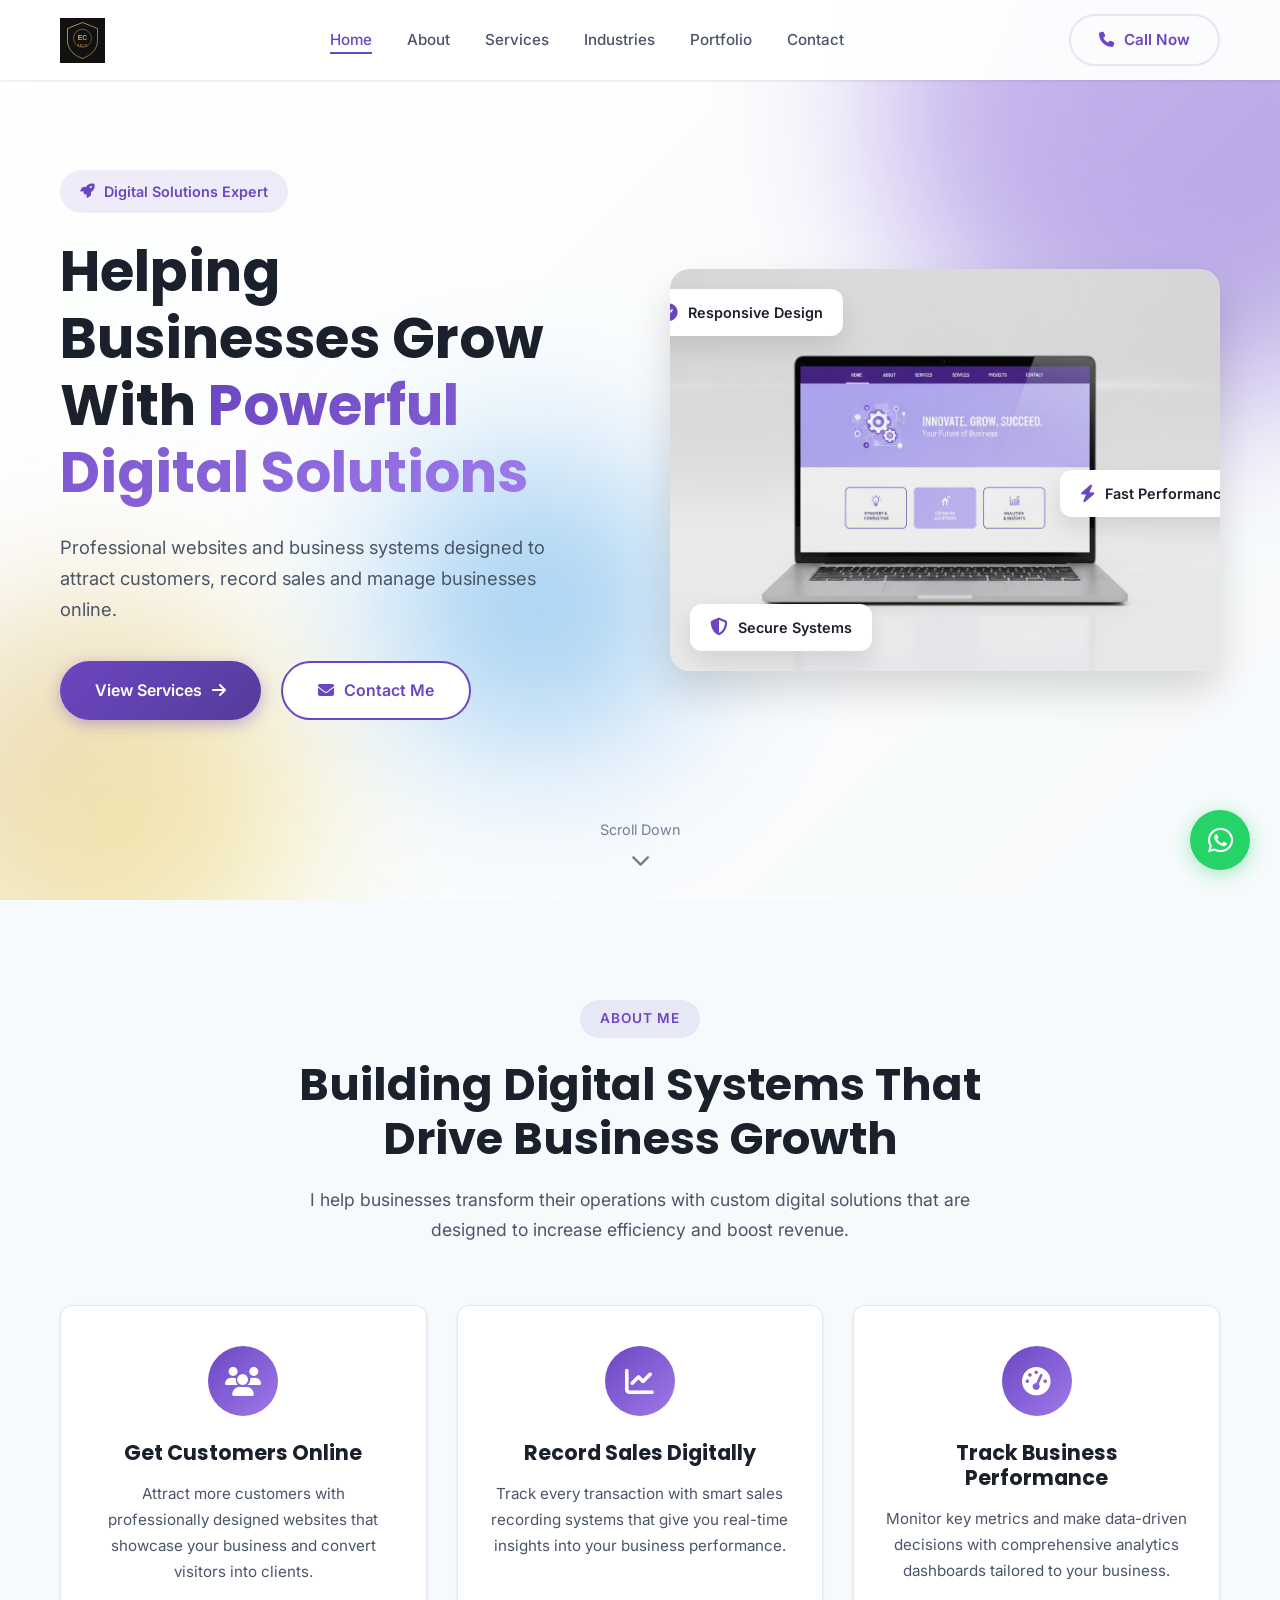
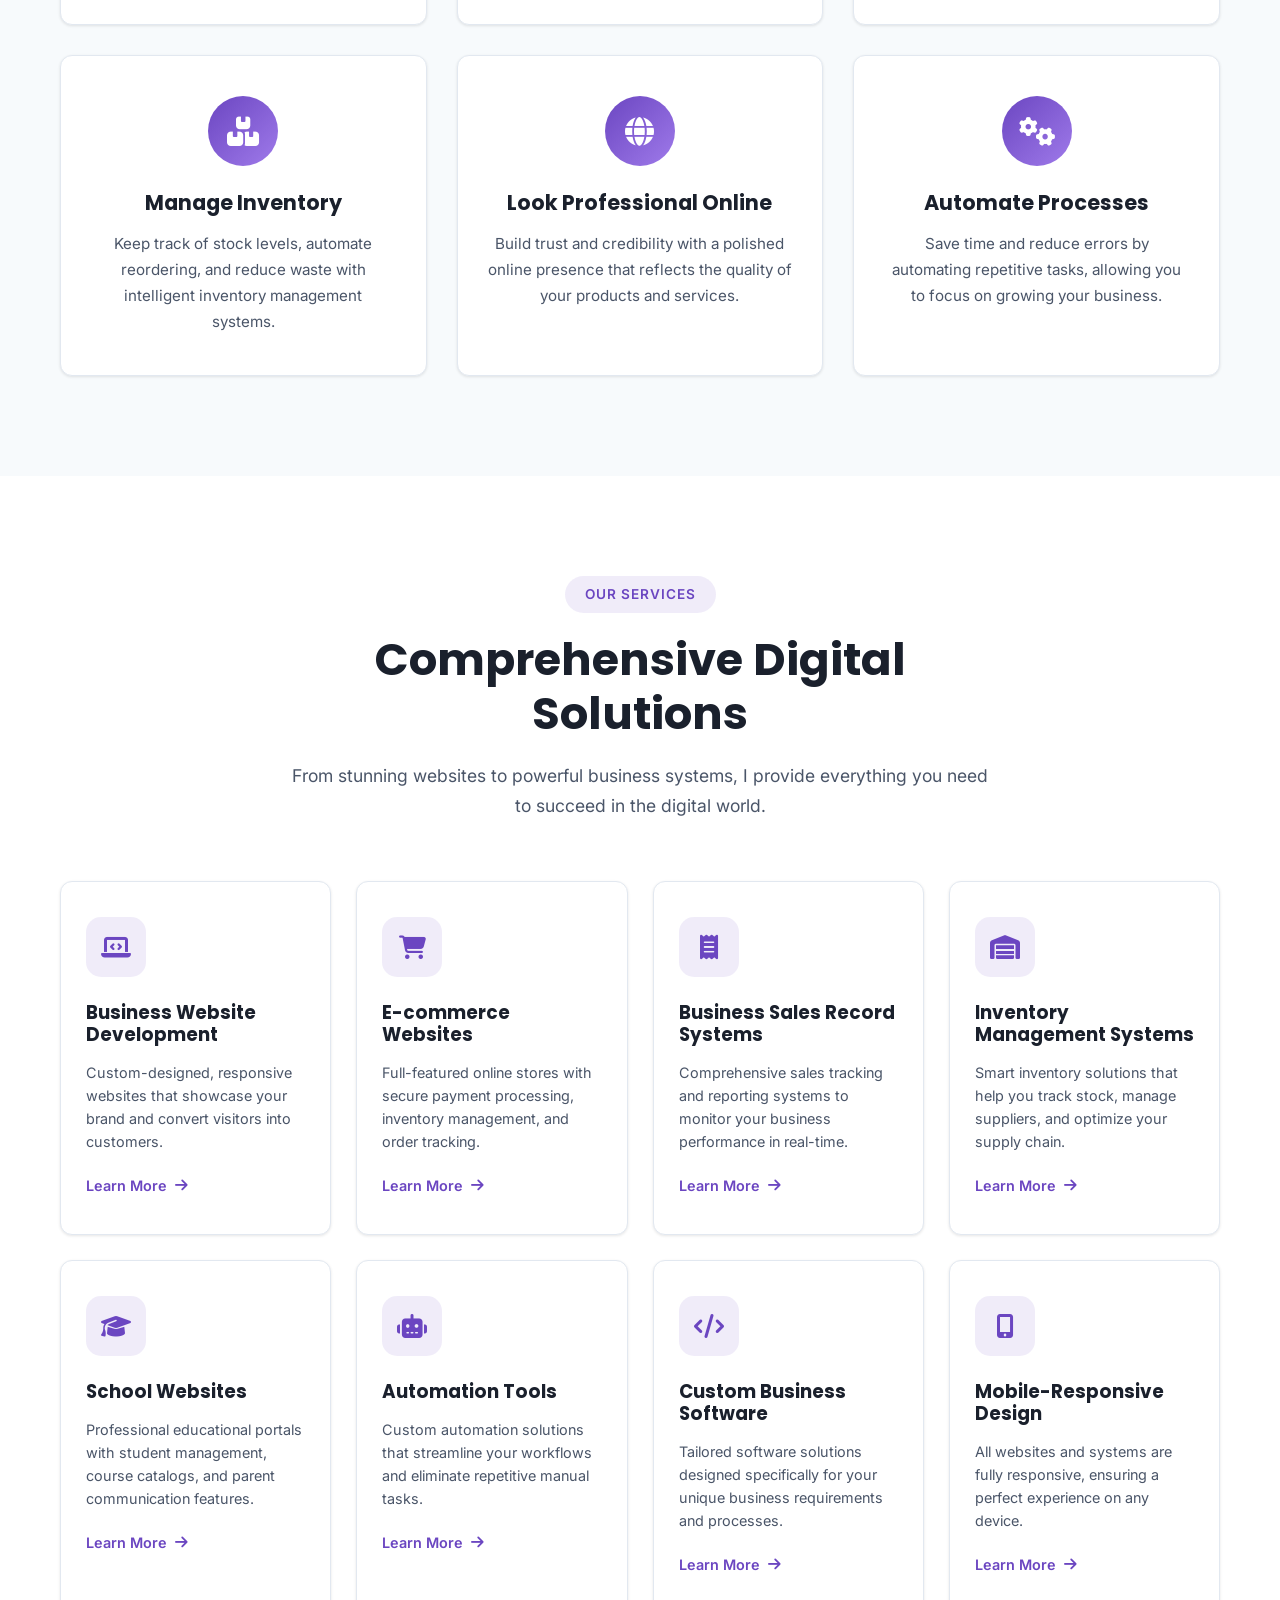
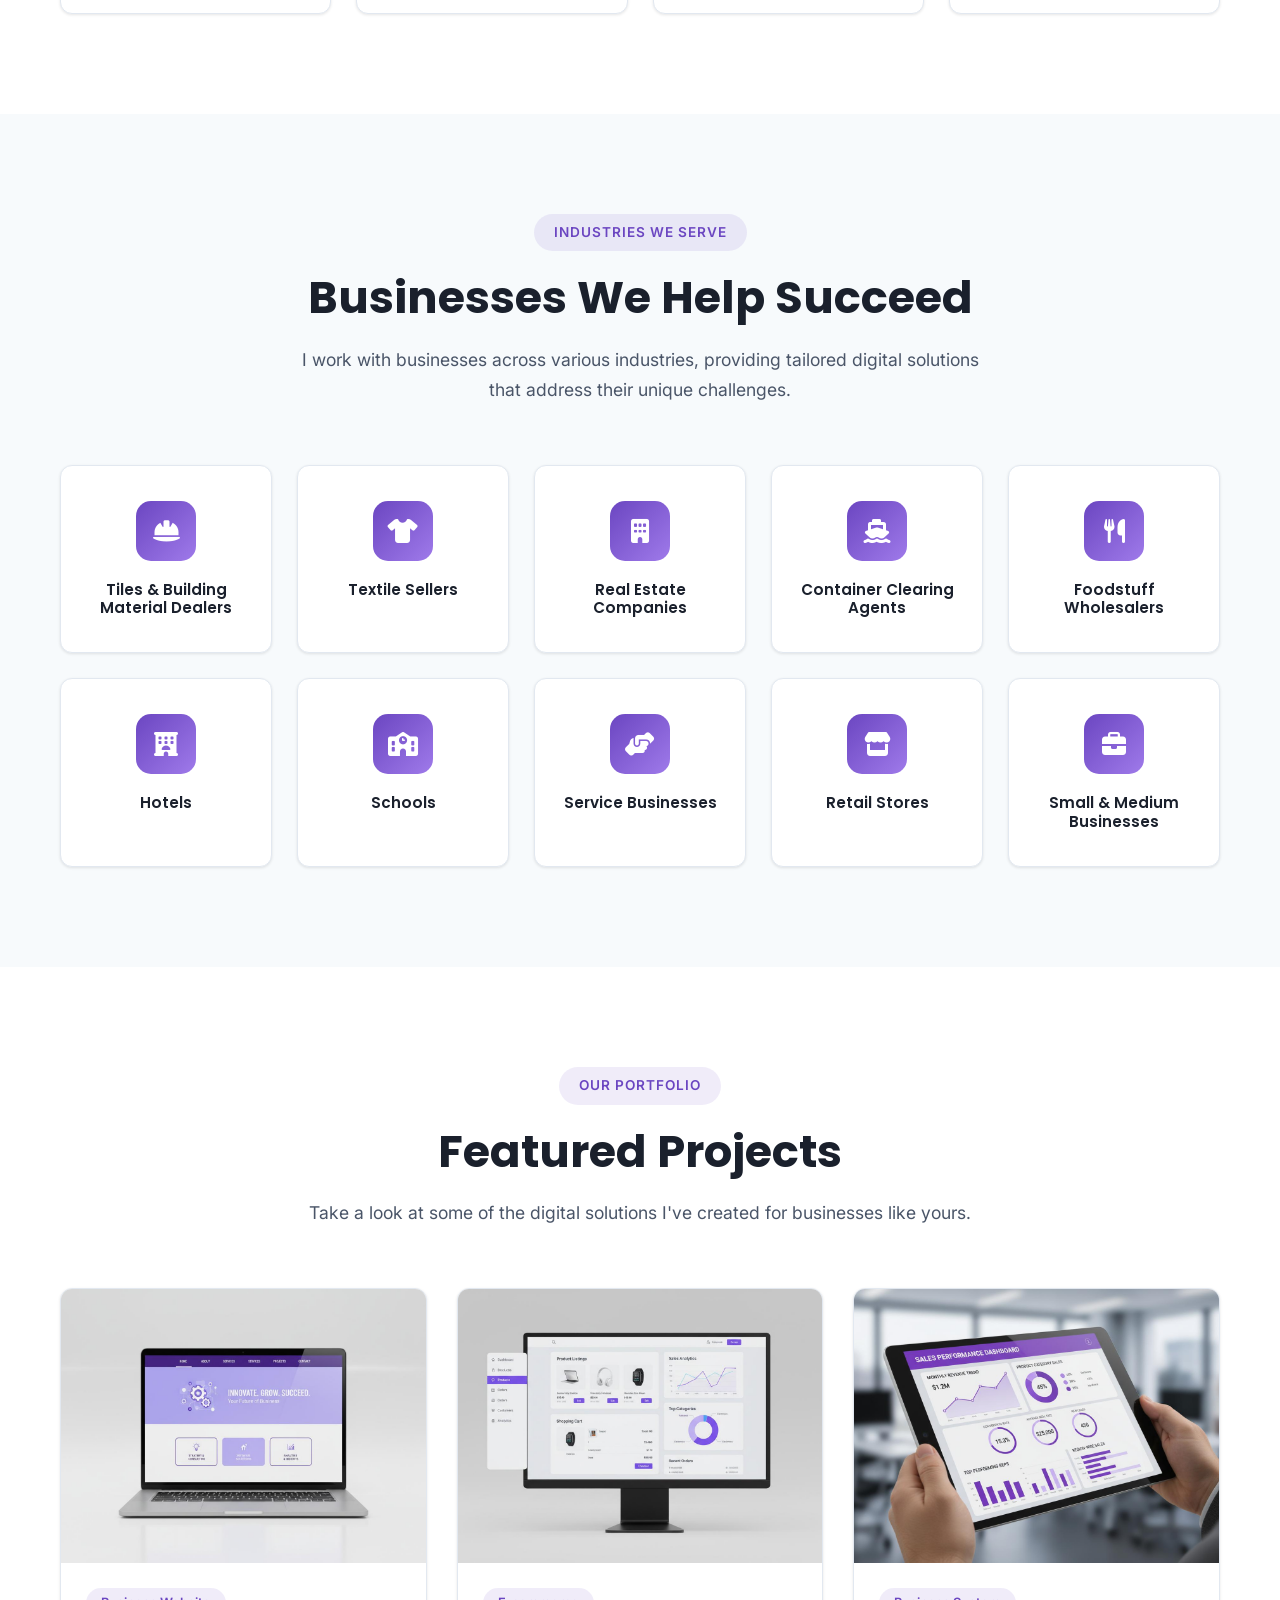
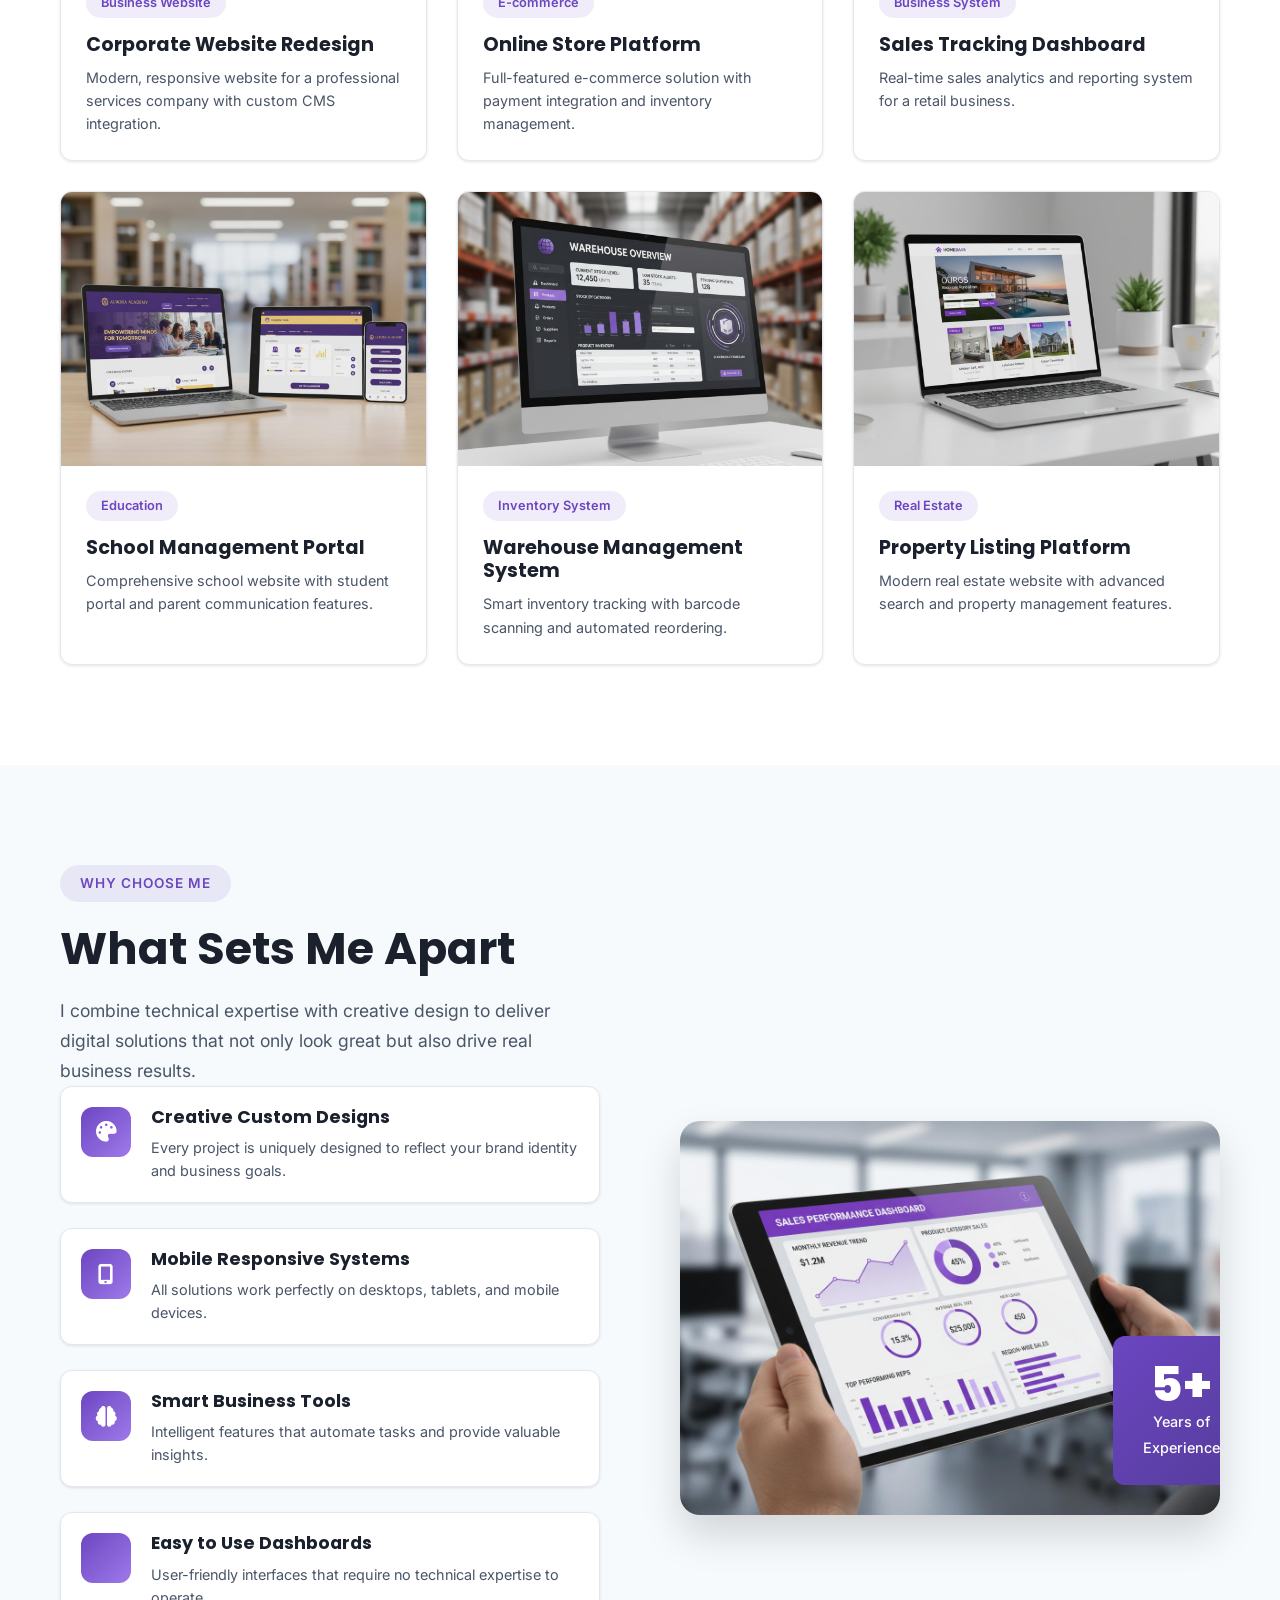
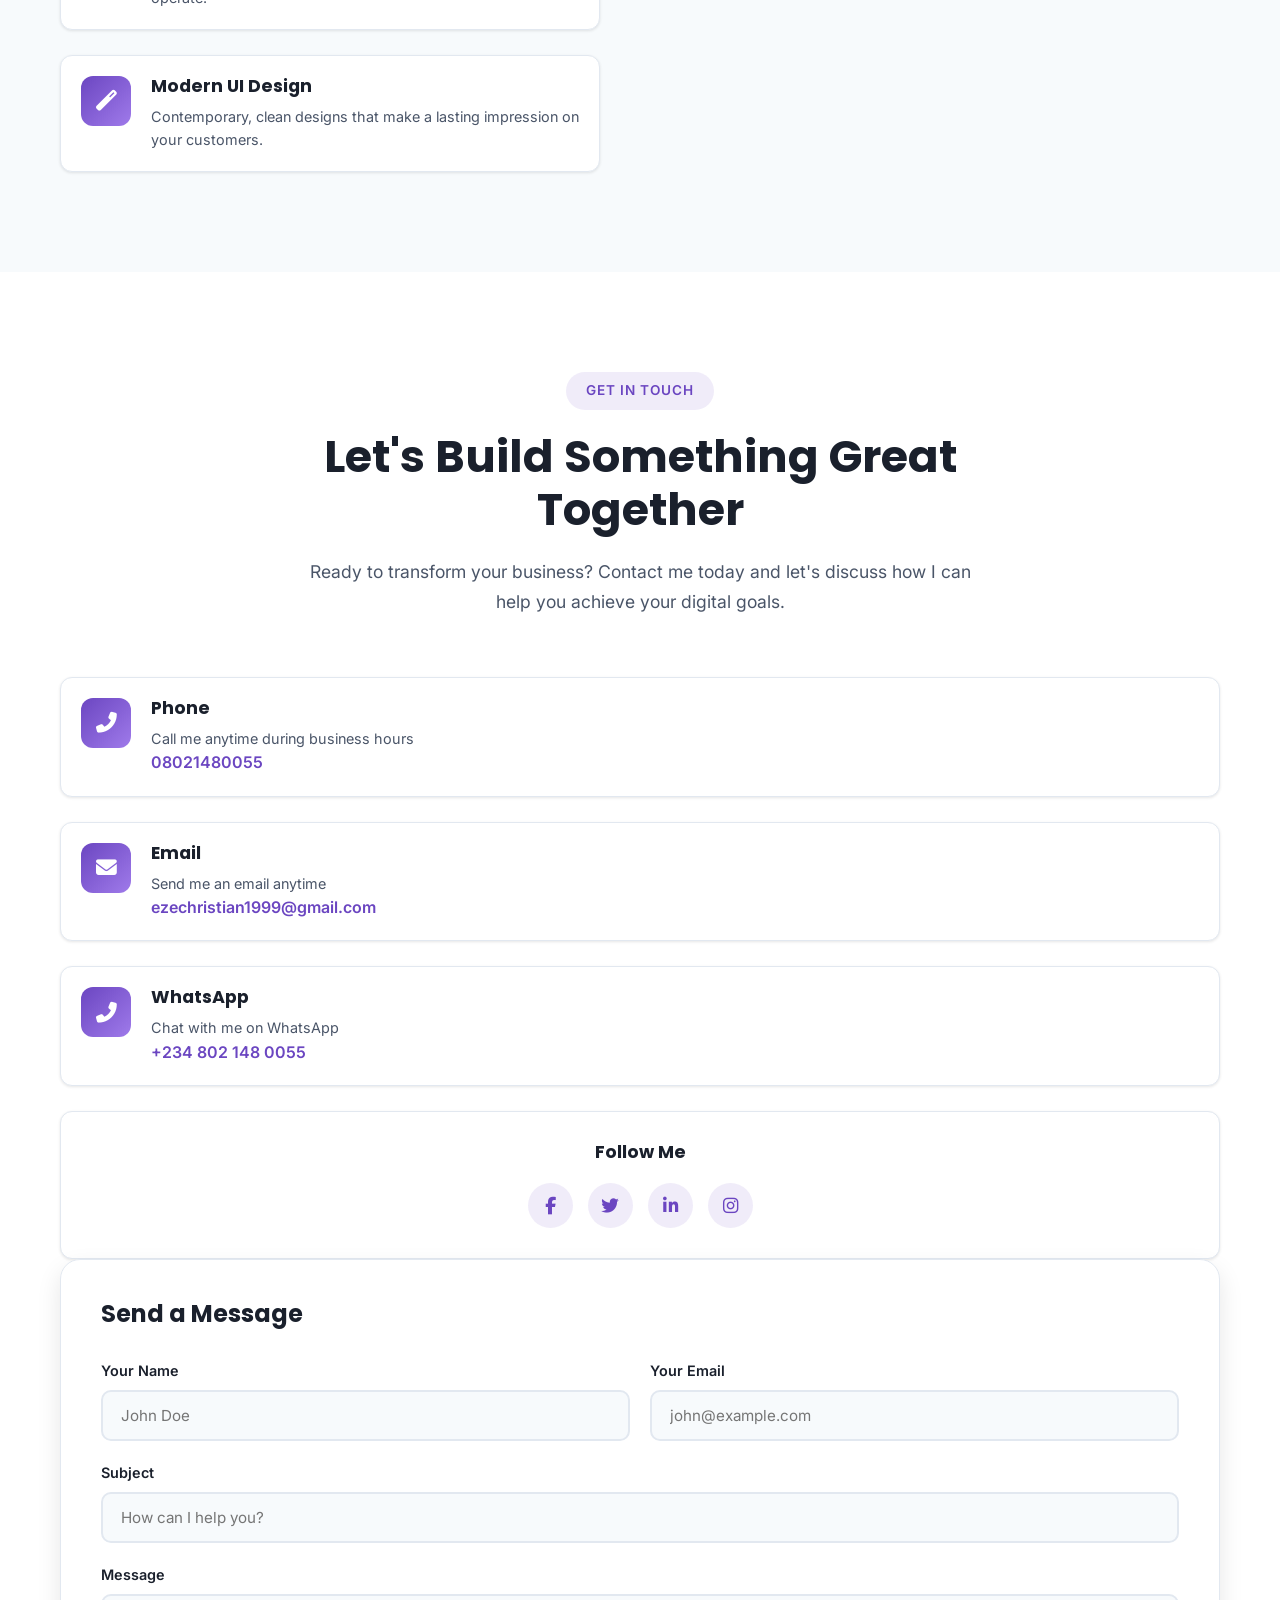
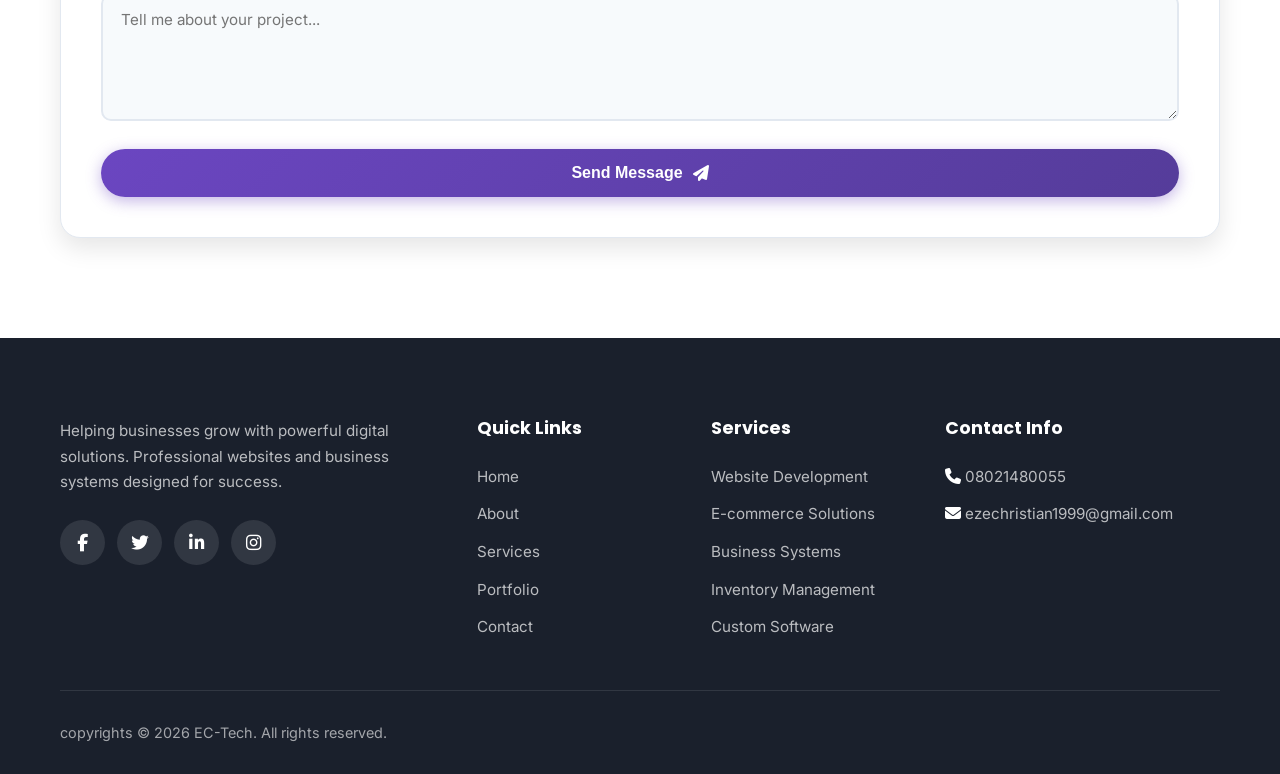
==== commit f534e185: "Update index.html" ====
--- a/index.html
+++ b/index.html
@@ -76,9 +76,8 @@
     <nav class="navbar" id="navbar">
       <div class="container">
         <div class="nav-wrapper">
-          <a href="#" class="logo">
+          <a href="#home" class="logo">
             <img src="assets/ec_tech_logo.svg" alt="EC-TECH Logo" />
-            <span class="logo-text">EC-TECH</span>
           </a>
 
           <ul class="nav-menu" id="navMenu">
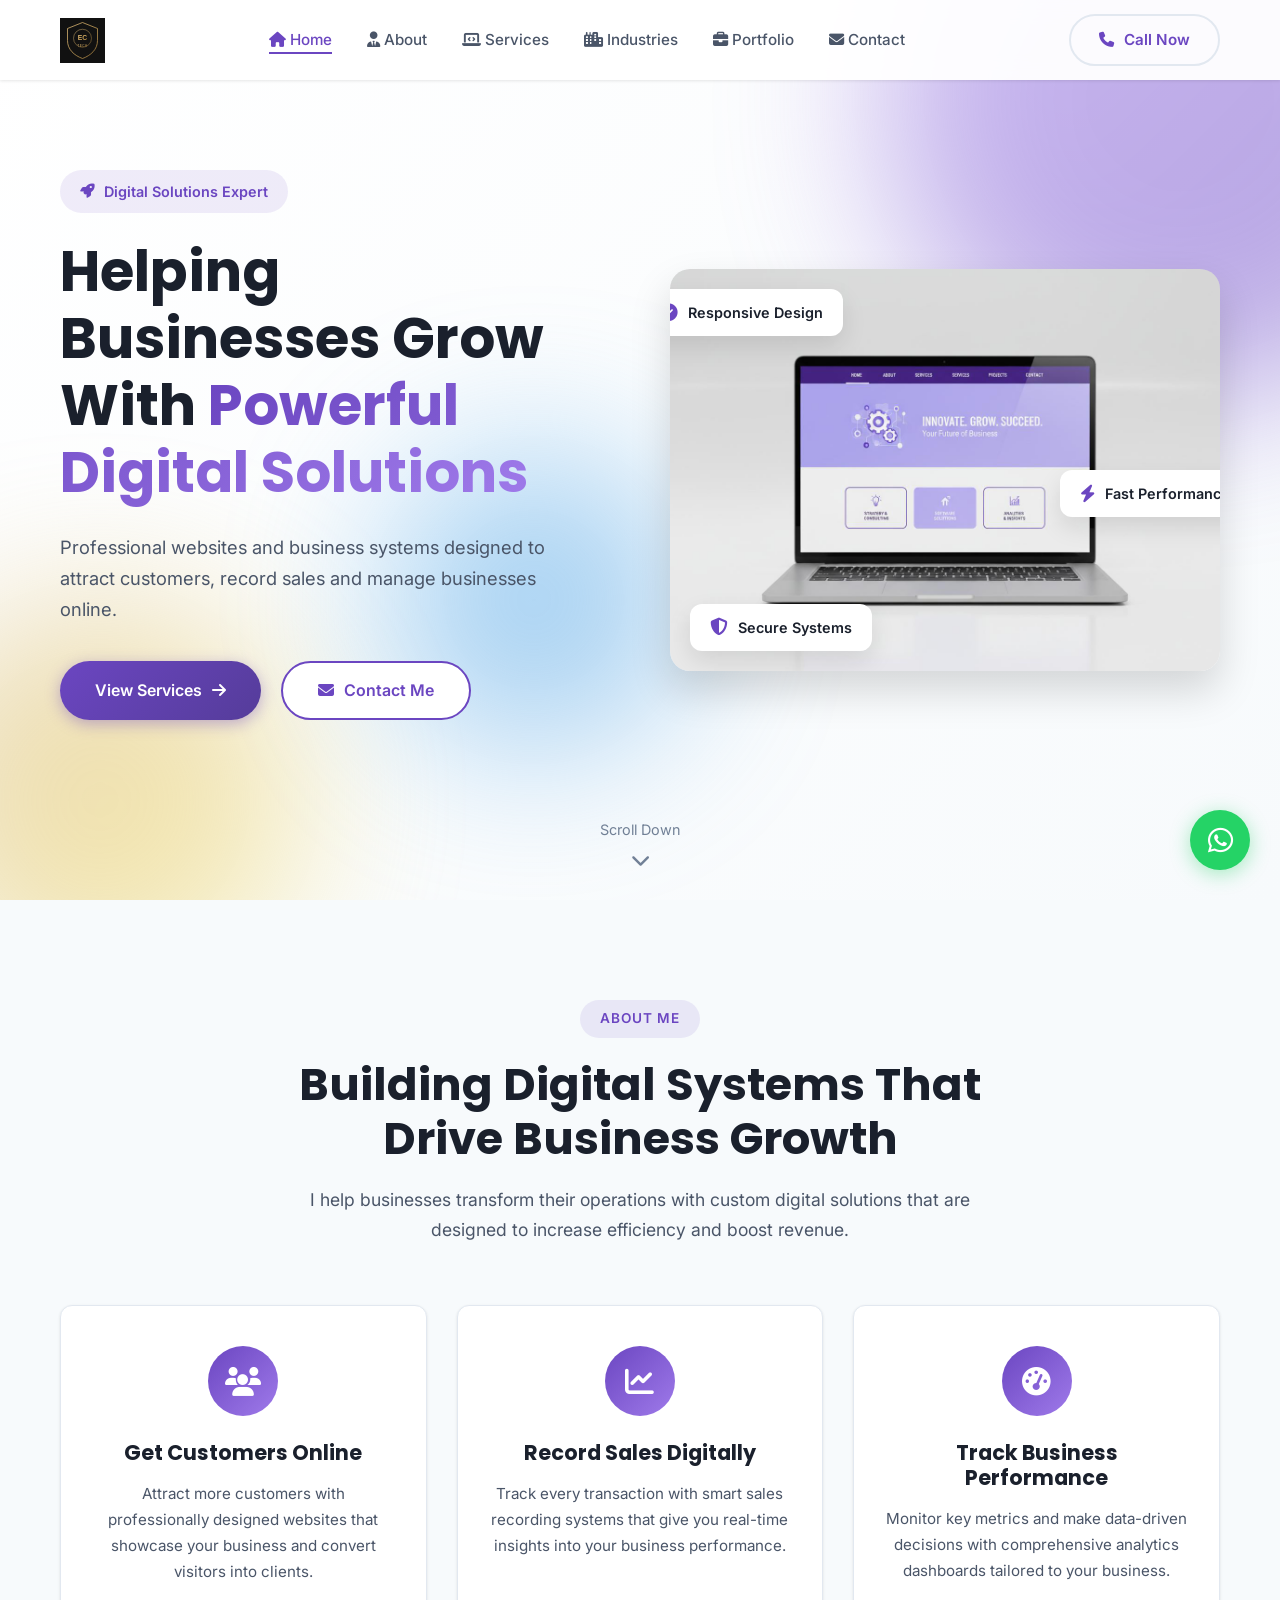
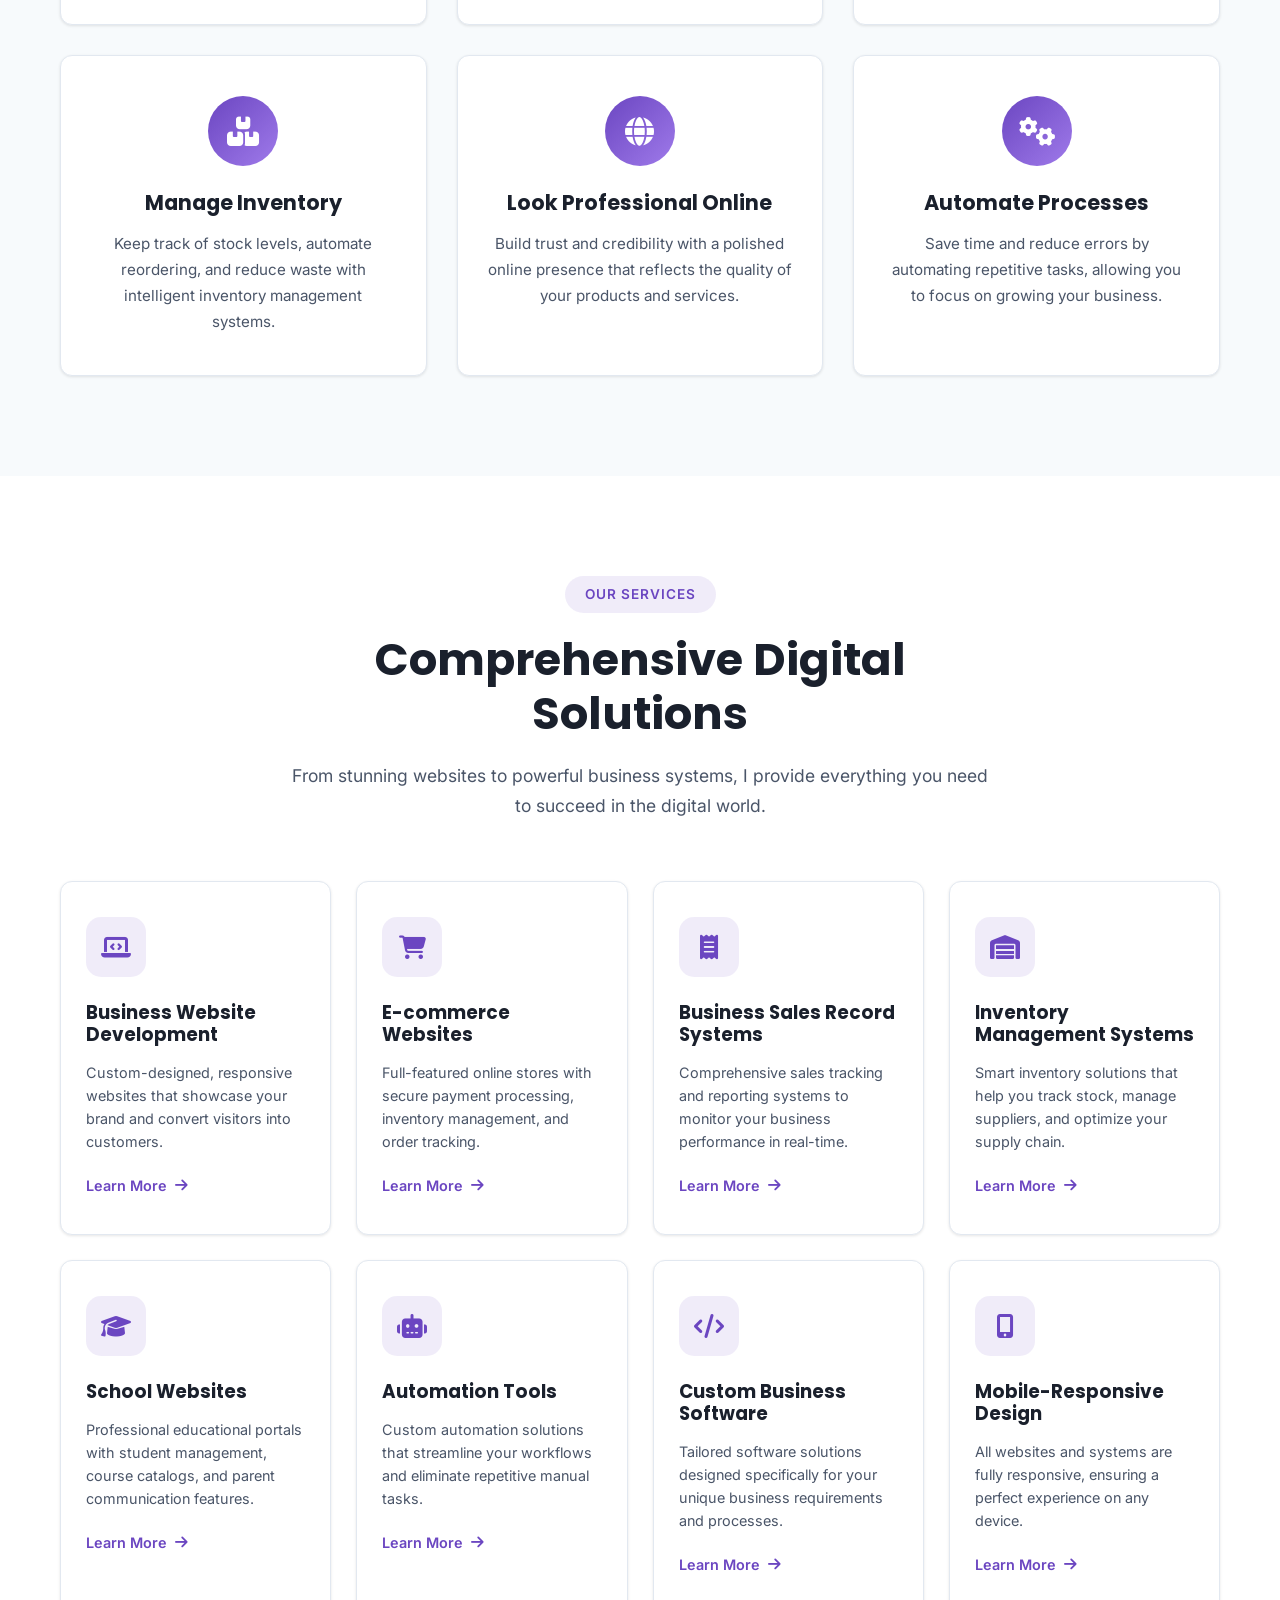
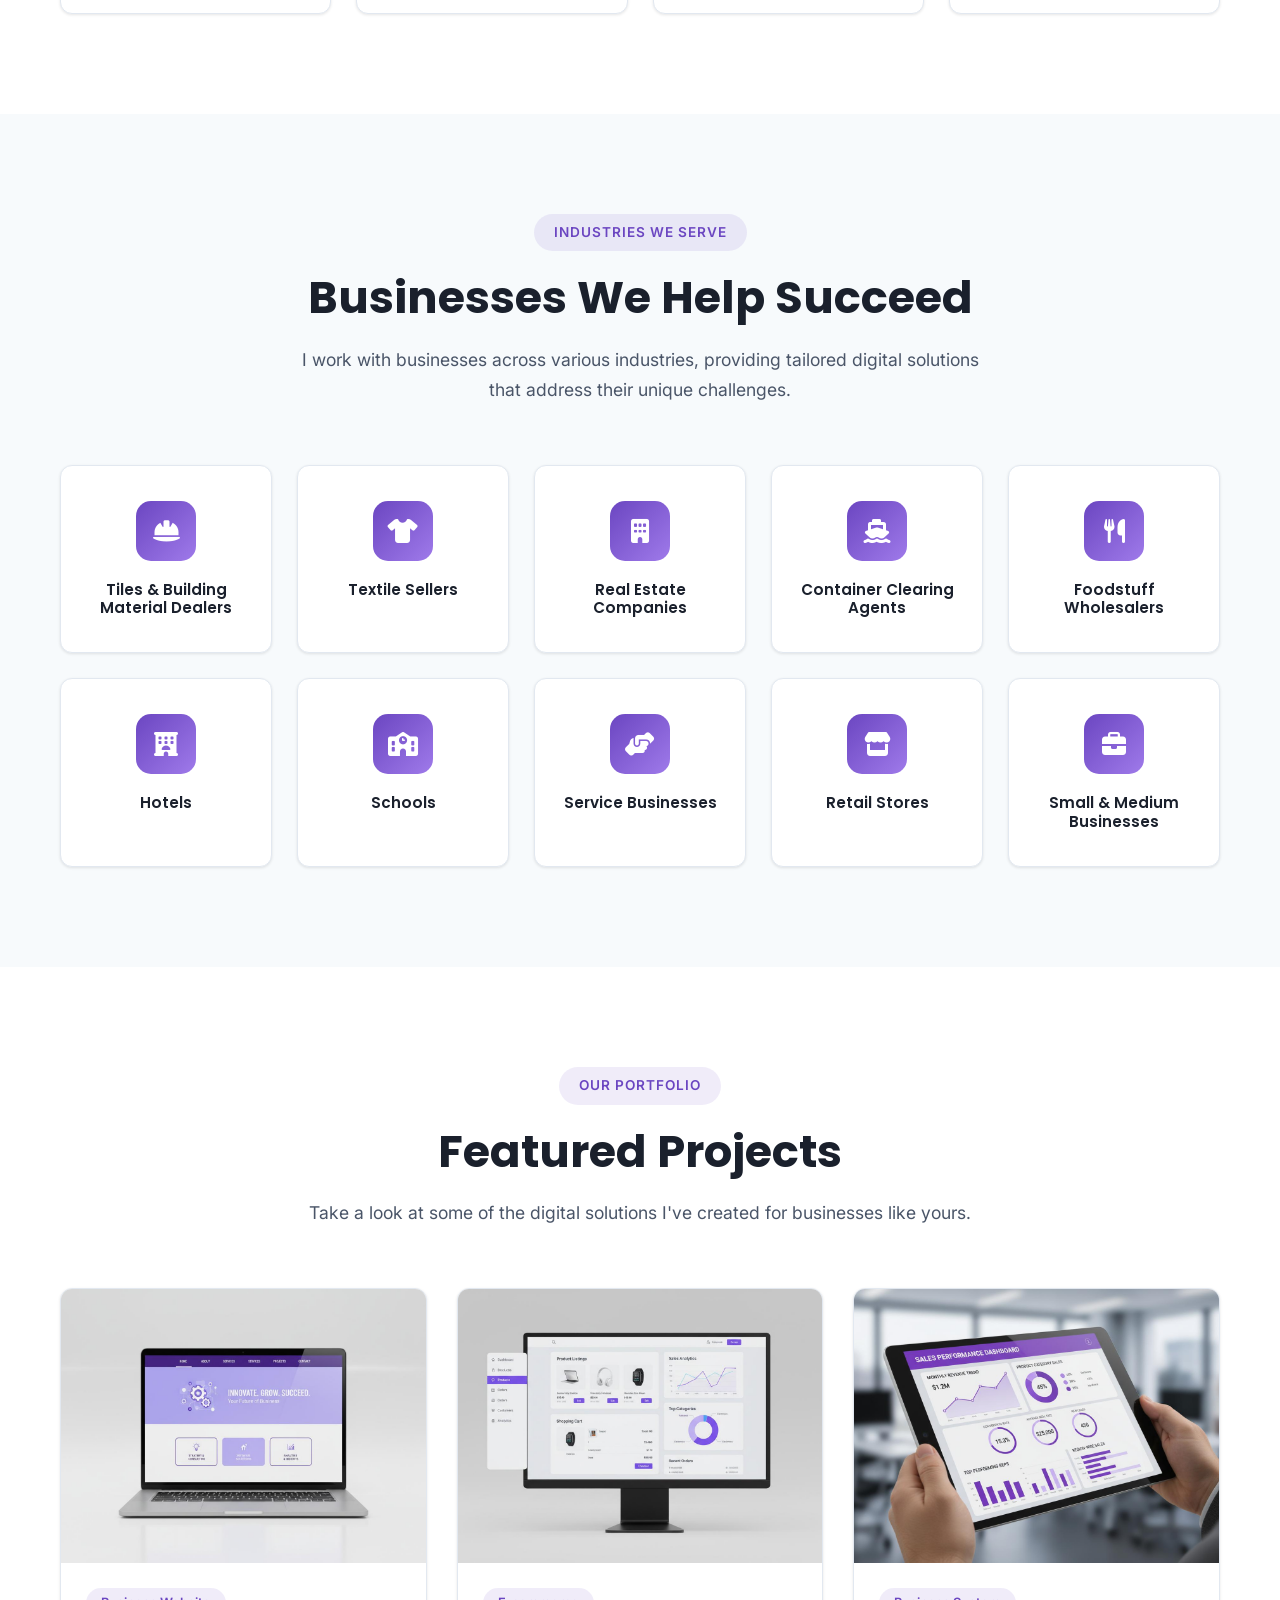
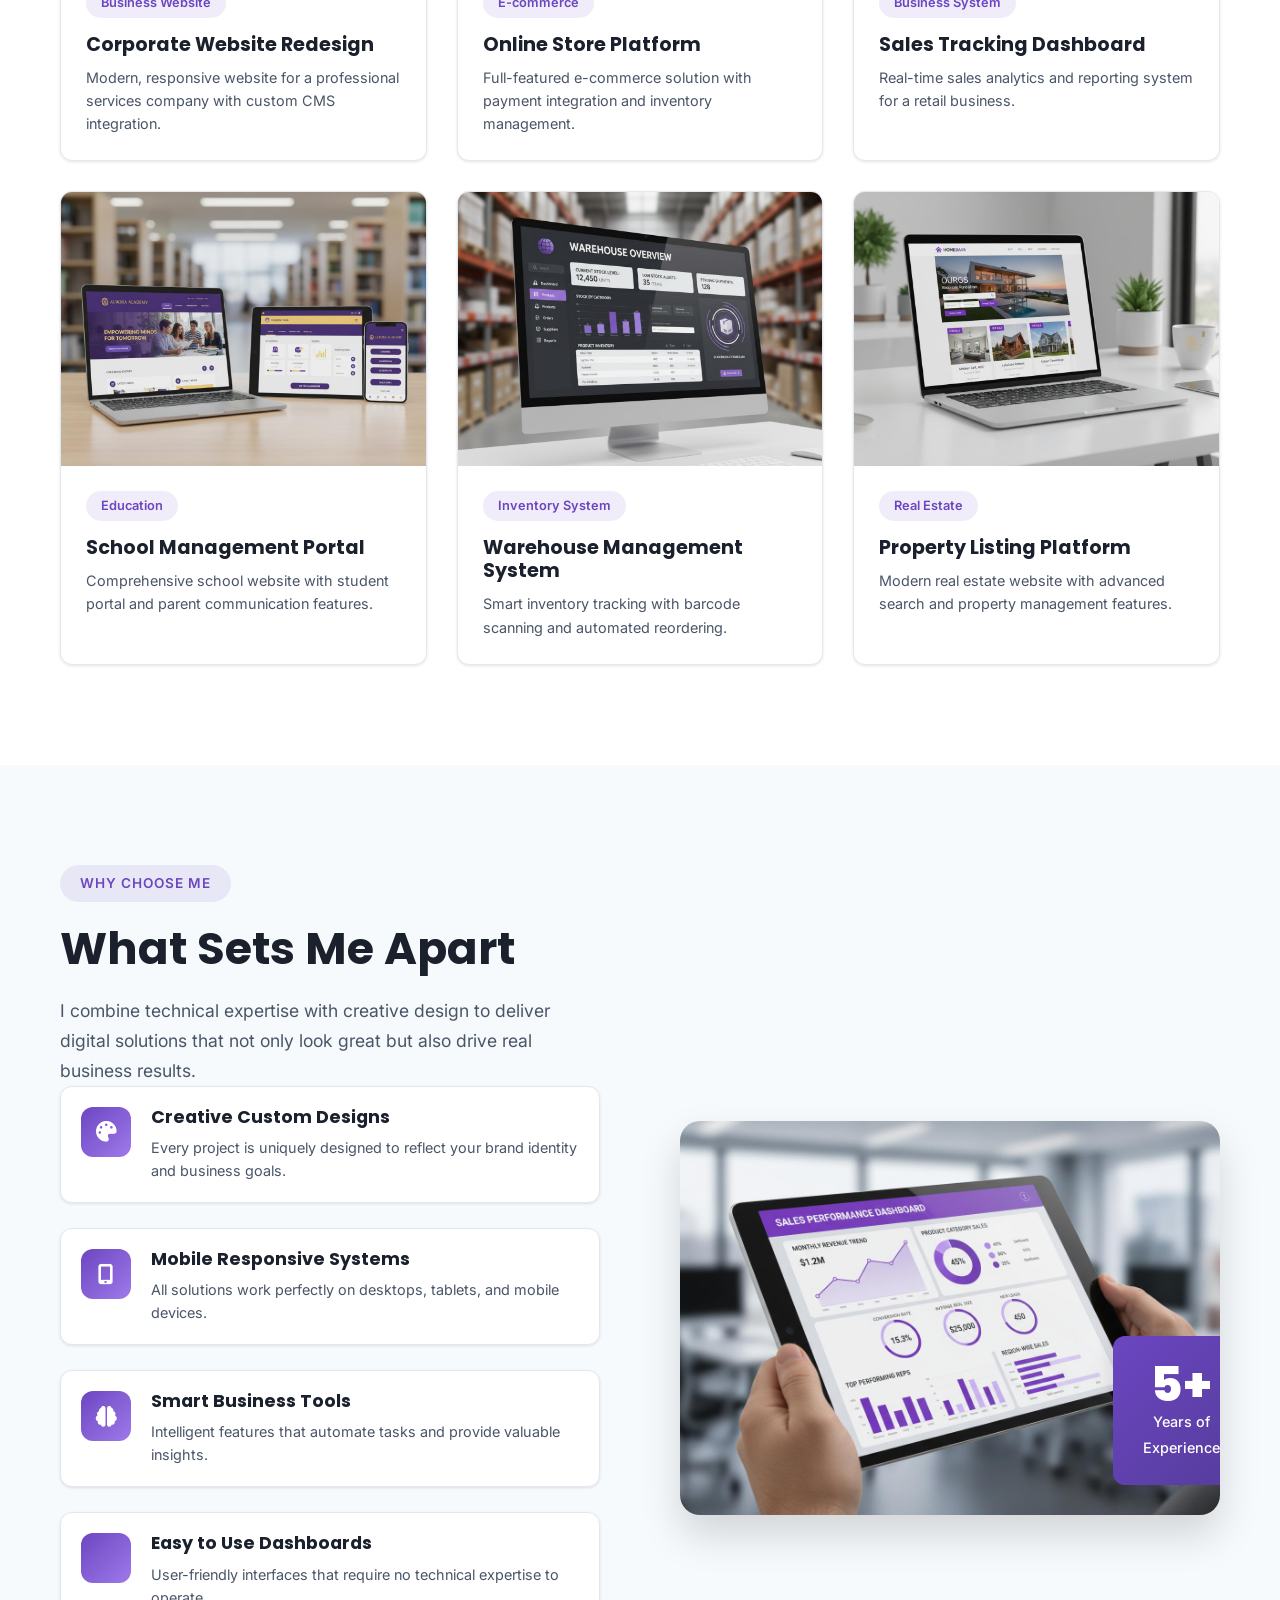
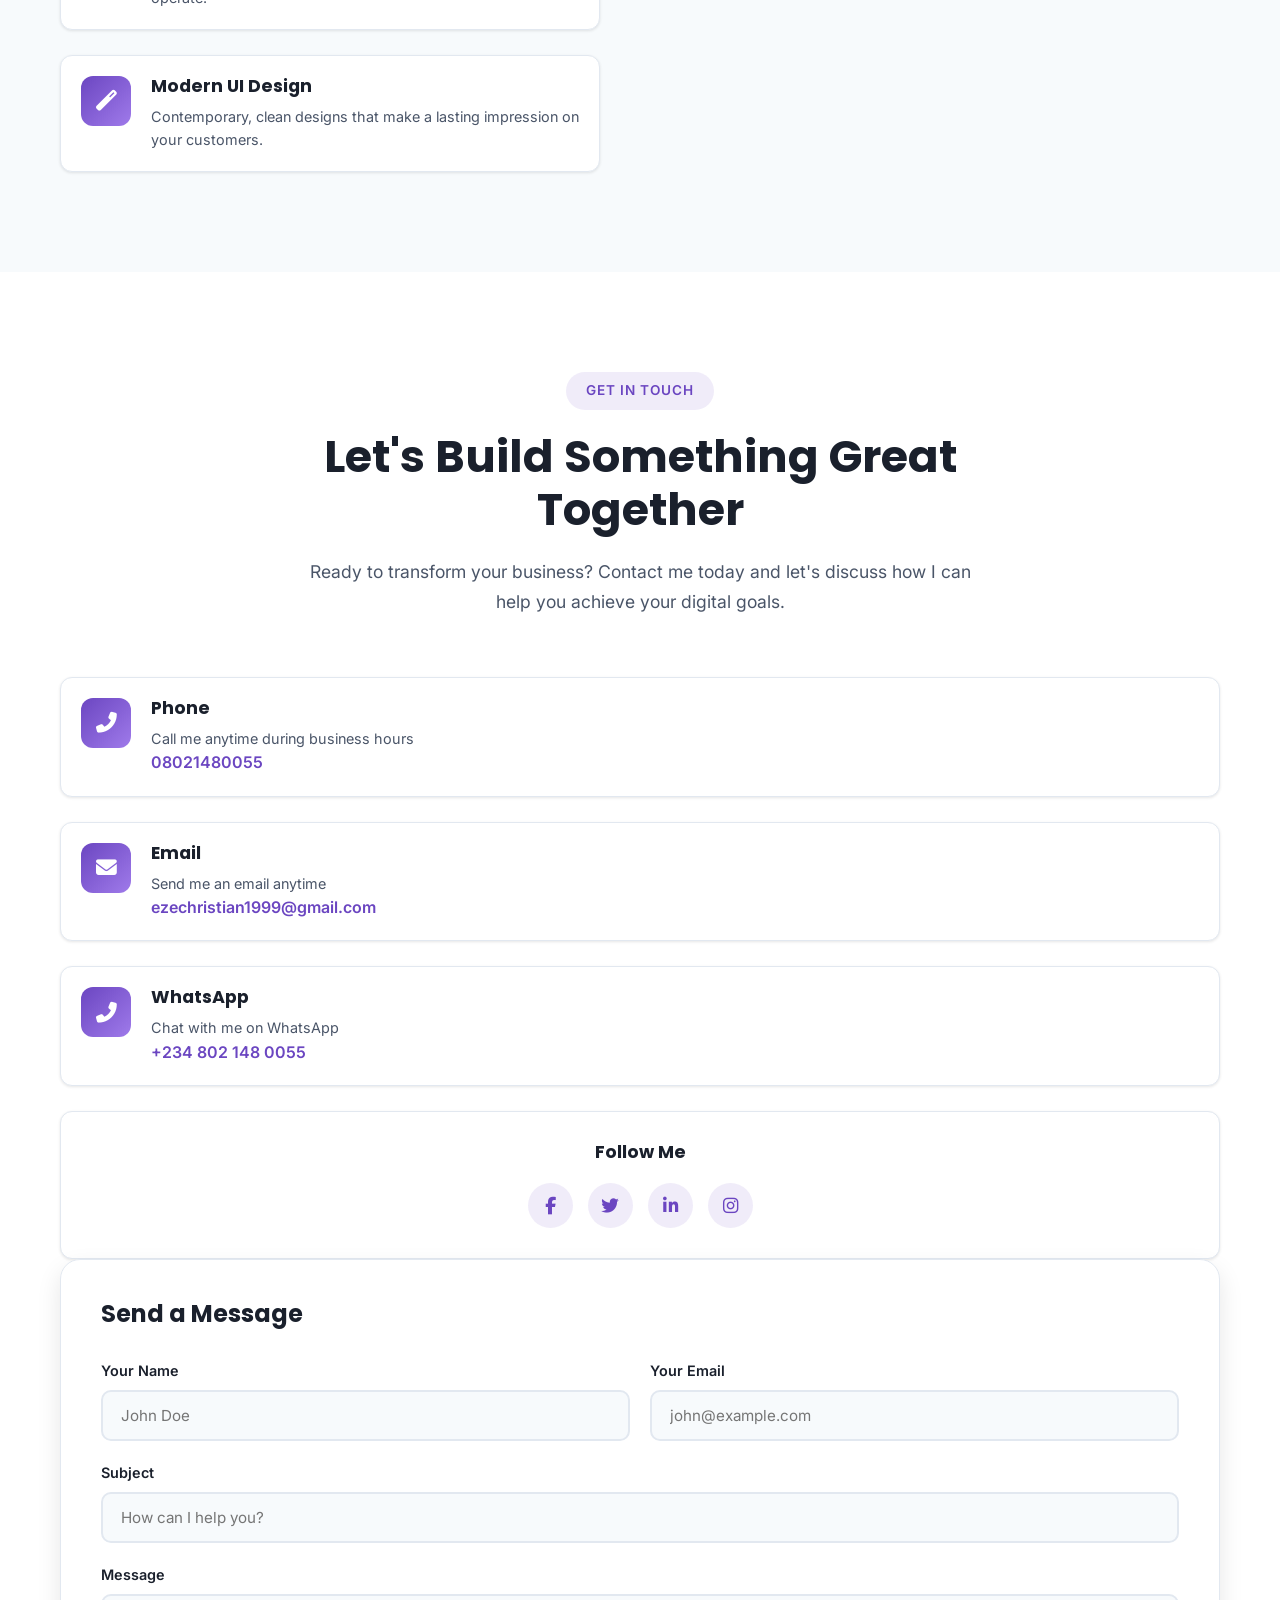
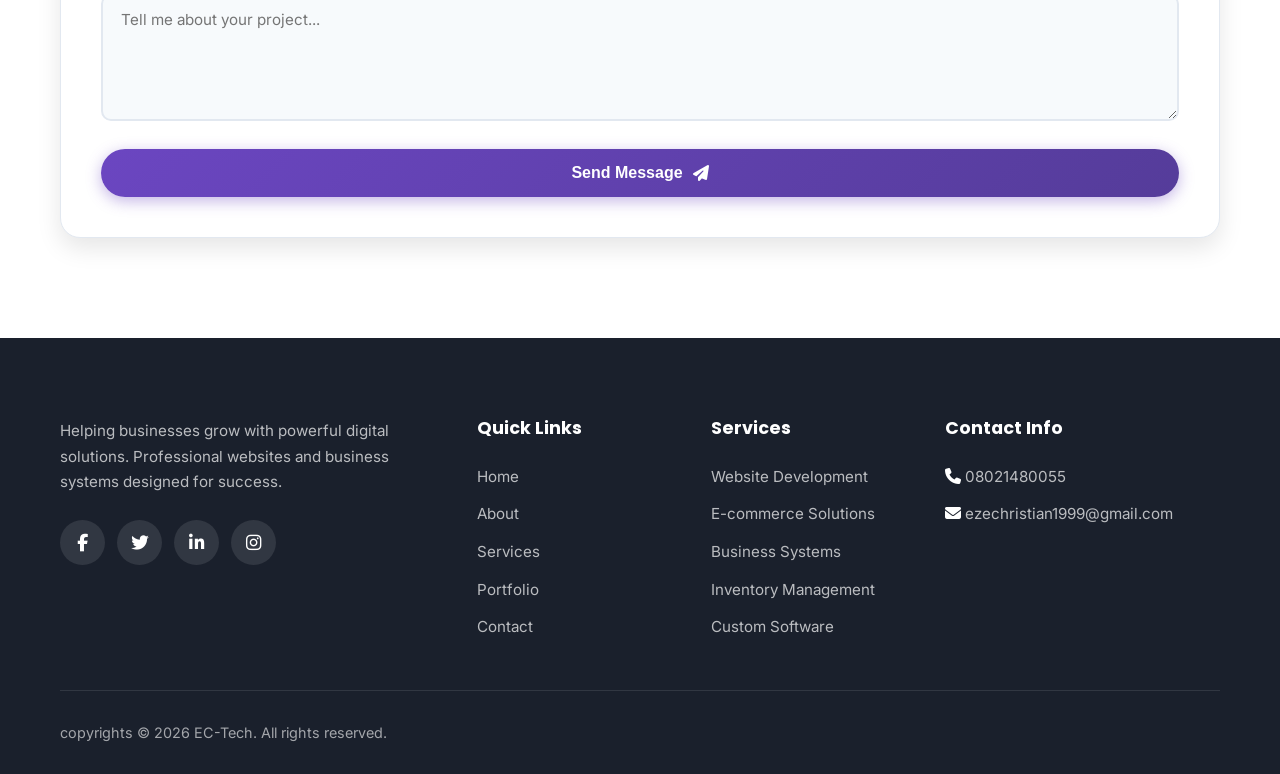
==== commit 8934c5dc: "updated" ====
--- a/index.html
+++ b/index.html
@@ -81,12 +81,12 @@
           </a>
 
           <ul class="nav-menu" id="navMenu">
-            <li><a href="#home" class="nav-link active">Home</a></li>
-            <li><a href="#about" class="nav-link">About</a></li>
-            <li><a href="#services" class="nav-link">Services</a></li>
-            <li><a href="#industries" class="nav-link">Industries</a></li>
-            <li><a href="#portfolio" class="nav-link">Portfolio</a></li>
-            <li><a href="#contact" class="nav-link">Contact</a></li>
+            <li><a href="#home" class="nav-link active"><i class="fas fa-home"></i> Home</a></li>
+            <li><a href="#about" class="nav-link"><i class="fas fa-user-tie"></i> About</a></li>
+            <li><a href="#services" class="nav-link"><i class="fas fa-laptop-code"></i> Services</a></li>
+            <li><a href="#industries" class="nav-link"><i class="fas fa-city"></i> Industries</a></li>
+            <li><a href="#portfolio" class="nav-link"><i class="fas fa-briefcase"></i> Portfolio</a></li>
+            <li><a href="#contact" class="nav-link"><i class="fas fa-envelope"></i> Contact</a></li>
           </ul>
 
           <div class="nav-actions">
--- a/css/style.css
+++ b/css/style.css
@@ -1,9 +1,3 @@
-/* ========================================
-   EC-TECH Website Styles
-   Modern Tech Studio Design
-   ======================================== */
-
-/* CSS Variables */
 :root {
     --primary-color: #6B46C1;
     --primary-dark: #553C9A;
@@ -30,10 +24,18 @@
 }
 
 /* Reset & Base Styles */
-*, *::before, *::after {
+*,
+*::before,
+*::after {
     margin: 0;
     padding: 0;
     box-sizing: border-box;
+}
+
+body,
+html {
+    overflow-x: hidden;
+    width: 100%;
 }
 
 html {
@@ -49,7 +51,12 @@
     overflow-x: hidden;
 }
 
-h1, h2, h3, h4, h5, h6 {
+h1,
+h2,
+h3,
+h4,
+h5,
+h6 {
     font-family: 'Poppins', sans-serif;
     font-weight: 700;
     line-height: 1.2;
@@ -72,14 +79,12 @@
     display: block;
 }
 
-/* Container */
 .container {
     max-width: var(--container-width);
     margin: 0 auto;
     padding: 0 20px;
 }
 
-/* Section Padding */
 .section-padding {
     padding: 100px 0;
 }
@@ -101,6 +106,10 @@
 
 .navbar.scrolled {
     box-shadow: var(--shadow-md);
+    background: rgba(255, 255, 255, 0.7);
+    backdrop-filter: blur(12px);
+    -webkit-backdrop-filter: blur(10px);
+    border-bottom: 1px solid var(--shadow-xl);
 }
 
 .nav-wrapper {
@@ -307,13 +316,29 @@
 }
 
 @keyframes float {
-    0%, 100% { transform: translateY(0) rotate(0deg); }
-    50% { transform: translateY(-30px) rotate(5deg); }
+
+    0%,
+    100% {
+        transform: translateY(0) rotate(0deg);
+    }
+
+    50% {
+        transform: translateY(-30px) rotate(5deg);
+    }
 }
 
 @keyframes pulse {
-    0%, 100% { transform: scale(1); opacity: 0.3; }
-    50% { transform: scale(1.1); opacity: 0.5; }
+
+    0%,
+    100% {
+        transform: scale(1);
+        opacity: 0.3;
+    }
+
+    50% {
+        transform: scale(1.1);
+        opacity: 0.5;
+    }
 }
 
 .hero-content {
@@ -344,8 +369,15 @@
 }
 
 @keyframes bounce {
-    0%, 100% { transform: translateY(0); }
-    50% { transform: translateY(-5px); }
+
+    0%,
+    100% {
+        transform: translateY(0);
+    }
+
+    50% {
+        transform: translateY(-5px);
+    }
 }
 
 .hero-title {
@@ -456,8 +488,15 @@
 }
 
 @keyframes floatCard {
-    0%, 100% { transform: translateY(0); }
-    50% { transform: translateY(-15px); }
+
+    0%,
+    100% {
+        transform: translateY(0);
+    }
+
+    50% {
+        transform: translateY(-15px);
+    }
 }
 
 .scroll-indicator {
@@ -1315,6 +1354,7 @@
         opacity: 0;
         transform: translateY(30px);
     }
+
     to {
         opacity: 1;
         transform: translateY(0);
@@ -1322,8 +1362,13 @@
 }
 
 @keyframes fadeIn {
-    from { opacity: 0; }
-    to { opacity: 1; }
+    from {
+        opacity: 0;
+    }
+
+    to {
+        opacity: 1;
+    }
 }
 
 @keyframes slideInLeft {
@@ -1331,6 +1376,7 @@
         opacity: 0;
         transform: translateX(-50px);
     }
+
     to {
         opacity: 1;
         transform: translateX(0);
@@ -1342,6 +1388,7 @@
         opacity: 0;
         transform: translateX(50px);
     }
+
     to {
         opacity: 1;
         transform: translateX(0);
@@ -1358,68 +1405,81 @@
         grid-template-columns: 1fr;
         text-align: center;
     }
-    
+
     .hero-text {
         order: 1;
     }
-    
+
     .hero-image {
         order: 2;
         max-width: 600px;
         margin: 0 auto;
     }
-    
+
     .hero-subtitle {
         margin: 0 auto 35px;
     }
-    
+
     .hero-cta {
         justify-content: center;
     }
-    
+
     .hero-stats {
         justify-content: center;
     }
-    
+
     .floating-card {
         display: none;
     }
-    
+
     .about-grid {
         grid-template-columns: repeat(2, 1fr);
     }
-    
+
     .services-grid {
         grid-template-columns: repeat(2, 1fr);
     }
-    
+
     .industries-grid {
         grid-template-columns: repeat(3, 1fr);
     }
-    
+
     .portfolio-grid {
         grid-template-columns: repeat(2, 1fr);
     }
-    
+
     .why-choose-wrapper {
         grid-template-columns: 1fr;
         gap: 50px;
     }
-    
+
     .why-choose-content .section-header {
         text-align: center;
     }
-    
+
     .experience-badge {
         right: 20px;
     }
-    
+
     .contact-wrapper {
         grid-template-columns: 1fr;
     }
-    
+
     .footer-wrapper {
         grid-template-columns: repeat(2, 1fr);
+    }
+}
+
+/* The Keyframe Animation */
+@keyframes fadeInRight {
+    from {
+        opacity: 0;
+        transform: translateX(-20px);
+    }
+
+    to {
+        opacity: 1;
+        transform: translateX(0);
     }
 }
 
@@ -1428,14 +1488,17 @@
     .section-padding {
         padding: 70px 0;
     }
-    
+
     .nav-menu {
         position: fixed;
         top: 80px;
         left: 0;
         width: 100%;
         background: white;
+        display: flex;
         flex-direction: column;
+        align-items: flex-start;
+        justify-content: flex-start;
         padding: 30px;
         gap: 20px;
         box-shadow: var(--shadow-lg);
@@ -1443,104 +1506,158 @@
         transition: var(--transition-normal);
         z-index: 999;
     }
-    
+
+    .nav-menu li {
+        width: 100%;
+        text-align: left;
+    }
+
     .nav-menu.active {
         transform: translateY(0);
     }
-    
+
+    .nav-menu li a i {
+        margin-right: 15px;
+        color: var(--primary-color);
+        font-size: 1.2rem;
+        transition: transform 0.3s ease;
+    }
+
+    .nav-menu.active li {
+        animation: fadeInRight 0.5s ease forwards;
+        opacity: 0;
+    }
+
+    .nav-menu.active li:nth-child(1) {
+        animation-delay: 0.1s;
+    }
+
+    .nav-menu.active li:nth-child(2) {
+        animation-delay: 0.2s;
+    }
+
+    .nav-menu.active li:nth-child(3) {
+        animation-delay: 0.3s;
+    }
+
+    .nav-menu.active li:nth-child(4) {
+        animation-delay: 0.4s;
+    }
+
+    .nav-menu.active li:nth-child(5) {
+        animation-delay: 0.5s;
+    }
+
+    .nav-menu.active li:nth-child(6) {
+        animation-delay: 0.6s;
+    }
+
+    .nav-menu li a:hover i {
+        transform: scale(1.2) rotate(5deg);
+    }
+
+
+
+
     .hamburger {
         display: flex;
     }
-    
+
     .hamburger.active span:nth-child(1) {
         transform: rotate(45deg) translate(5px, 5px);
     }
-    
+
     .hamburger.active span:nth-child(2) {
         opacity: 0;
     }
-    
+
     .hamburger.active span:nth-child(3) {
         transform: rotate(-45deg) translate(7px, -6px);
     }
-    
+
     .nav-actions {
         display: none;
     }
-    
+
     .hero {
         padding: 100px 0 60px;
     }
-    
+
     .hero-title {
         font-size: 2.5rem;
     }
-    
+
     .hero-cta {
         flex-direction: column;
         gap: 15px;
     }
-    
+
     .hero-cta .btn {
         width: 100%;
     }
-    
+
     .hero-stats {
         flex-direction: column;
         gap: 25px;
     }
-    
+
     .section-title {
         font-size: 2.2rem;
     }
-    
+
     .about-grid {
         grid-template-columns: 1fr;
     }
-    
+
     .services-grid {
         grid-template-columns: 1fr;
     }
-    
+
     .industries-grid {
         grid-template-columns: repeat(2, 1fr);
     }
-    
+
     .portfolio-grid {
         grid-template-columns: 1fr;
     }
-    
+
     .form-row {
         grid-template-columns: 1fr;
     }
-    
+
     .footer-wrapper {
         grid-template-columns: 1fr;
         text-align: center;
     }
-    
+
     .footer-social {
         justify-content: center;
     }
-    
+
     .footer-bottom {
         flex-direction: column;
         gap: 15px;
         text-align: center;
     }
-    
+
     .whatsapp-float {
+        position: fixed;
         width: 55px;
         height: 55px;
-        font-size: 1.6rem;
         bottom: 20px;
         right: 20px;
-    }
-    
+        z-index: 9999;
+        display: flex;
+        align-items: center;
+        justify-content: center;
+        border-radius: 50%;
+        background-color: #25d366;
+    }
+
     .whatsapp-tooltip {
         display: none;
     }
-    
+
     .back-to-top {
         right: 85px;
         bottom: 20px;
@@ -1554,27 +1671,27 @@
     .hero-title {
         font-size: 2rem;
     }
-    
+
     .hero-subtitle {
         font-size: 1rem;
     }
-    
+
     .section-title {
         font-size: 1.8rem;
     }
-    
+
     .industries-grid {
         grid-template-columns: 1fr;
     }
-    
+
     .experience-badge {
         padding: 15px 20px;
     }
-    
+
     .exp-number {
         font-size: 2rem;
     }
-    
+
     .contact-form-wrapper {
         padding: 25px;
     }
@@ -1584,19 +1701,20 @@
    Print Styles
    ======================================== */
 @media print {
+
     .navbar,
     .whatsapp-float,
     .back-to-top,
     .scroll-indicator {
         display: none !important;
     }
-    
+
     .hero {
         min-height: auto;
         padding: 40px 0;
     }
-    
+
     .section-padding {
         padding: 40px 0;
     }
-}
+}
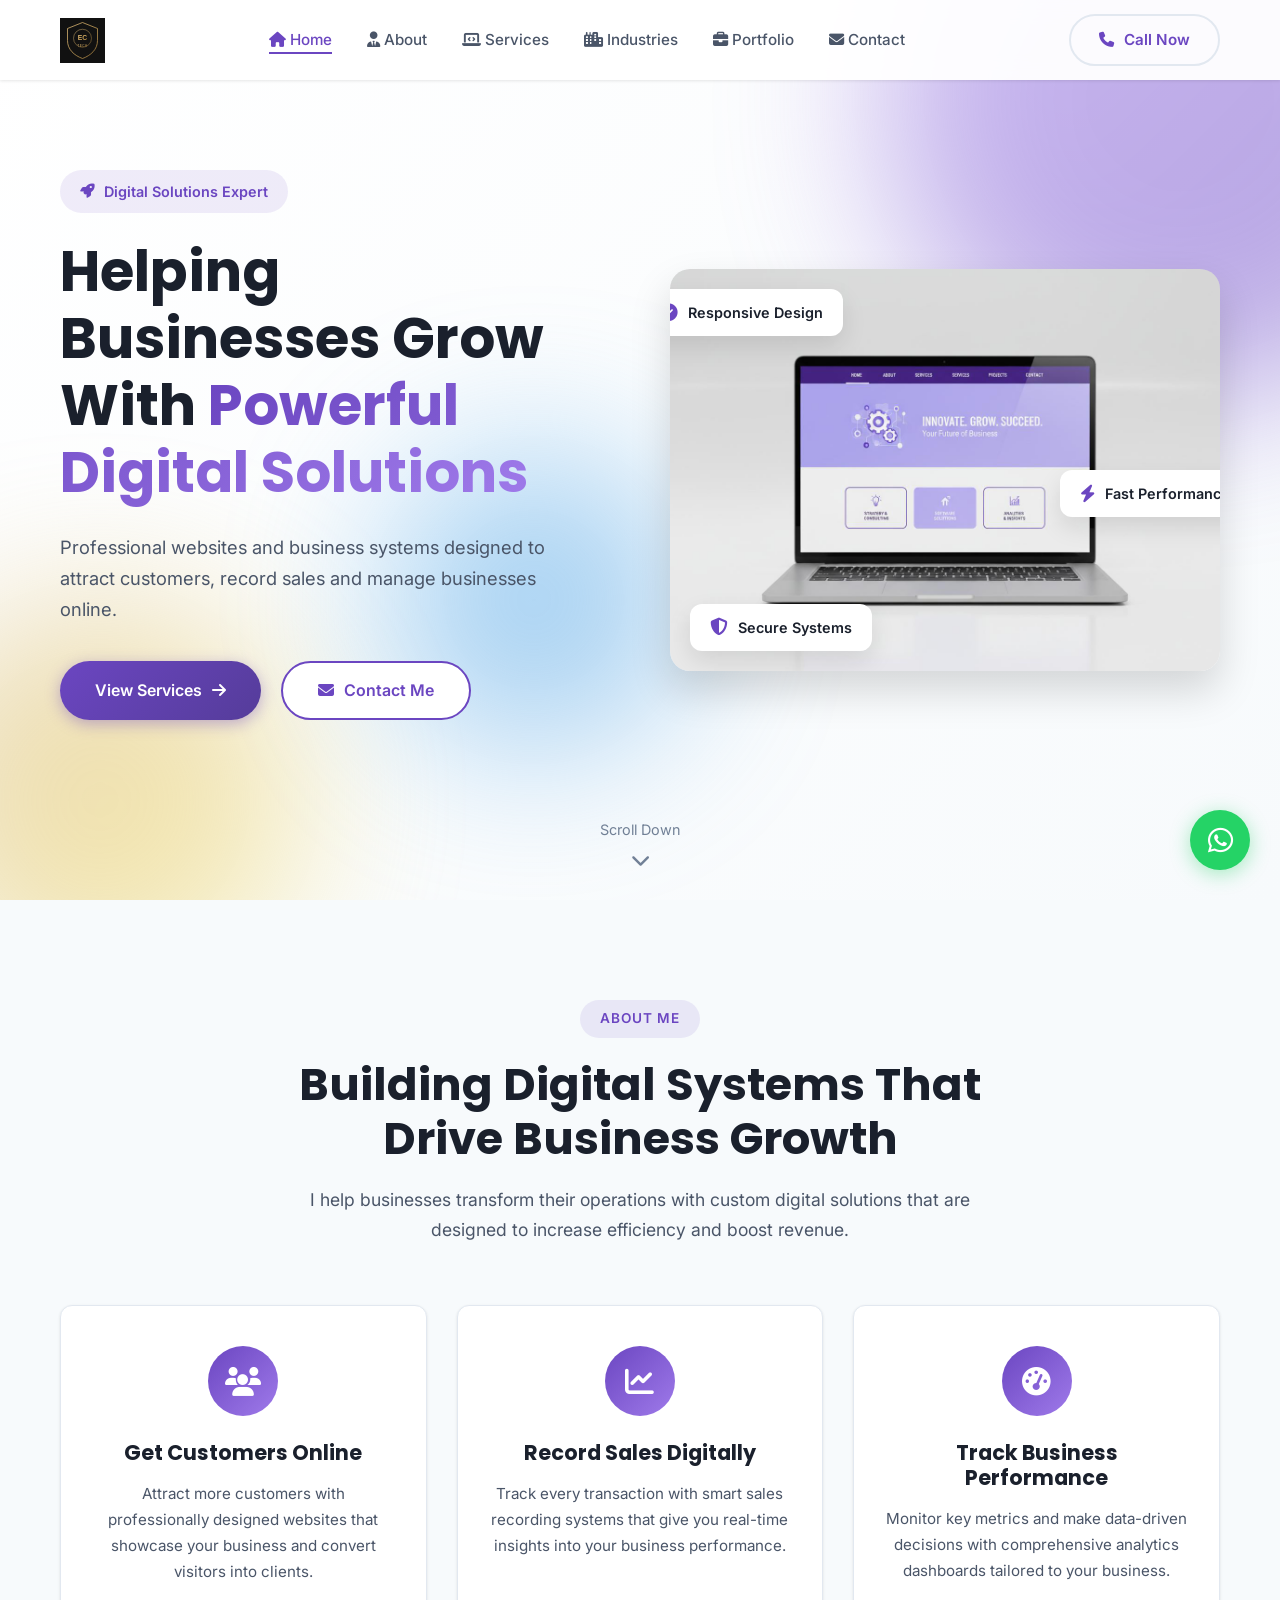
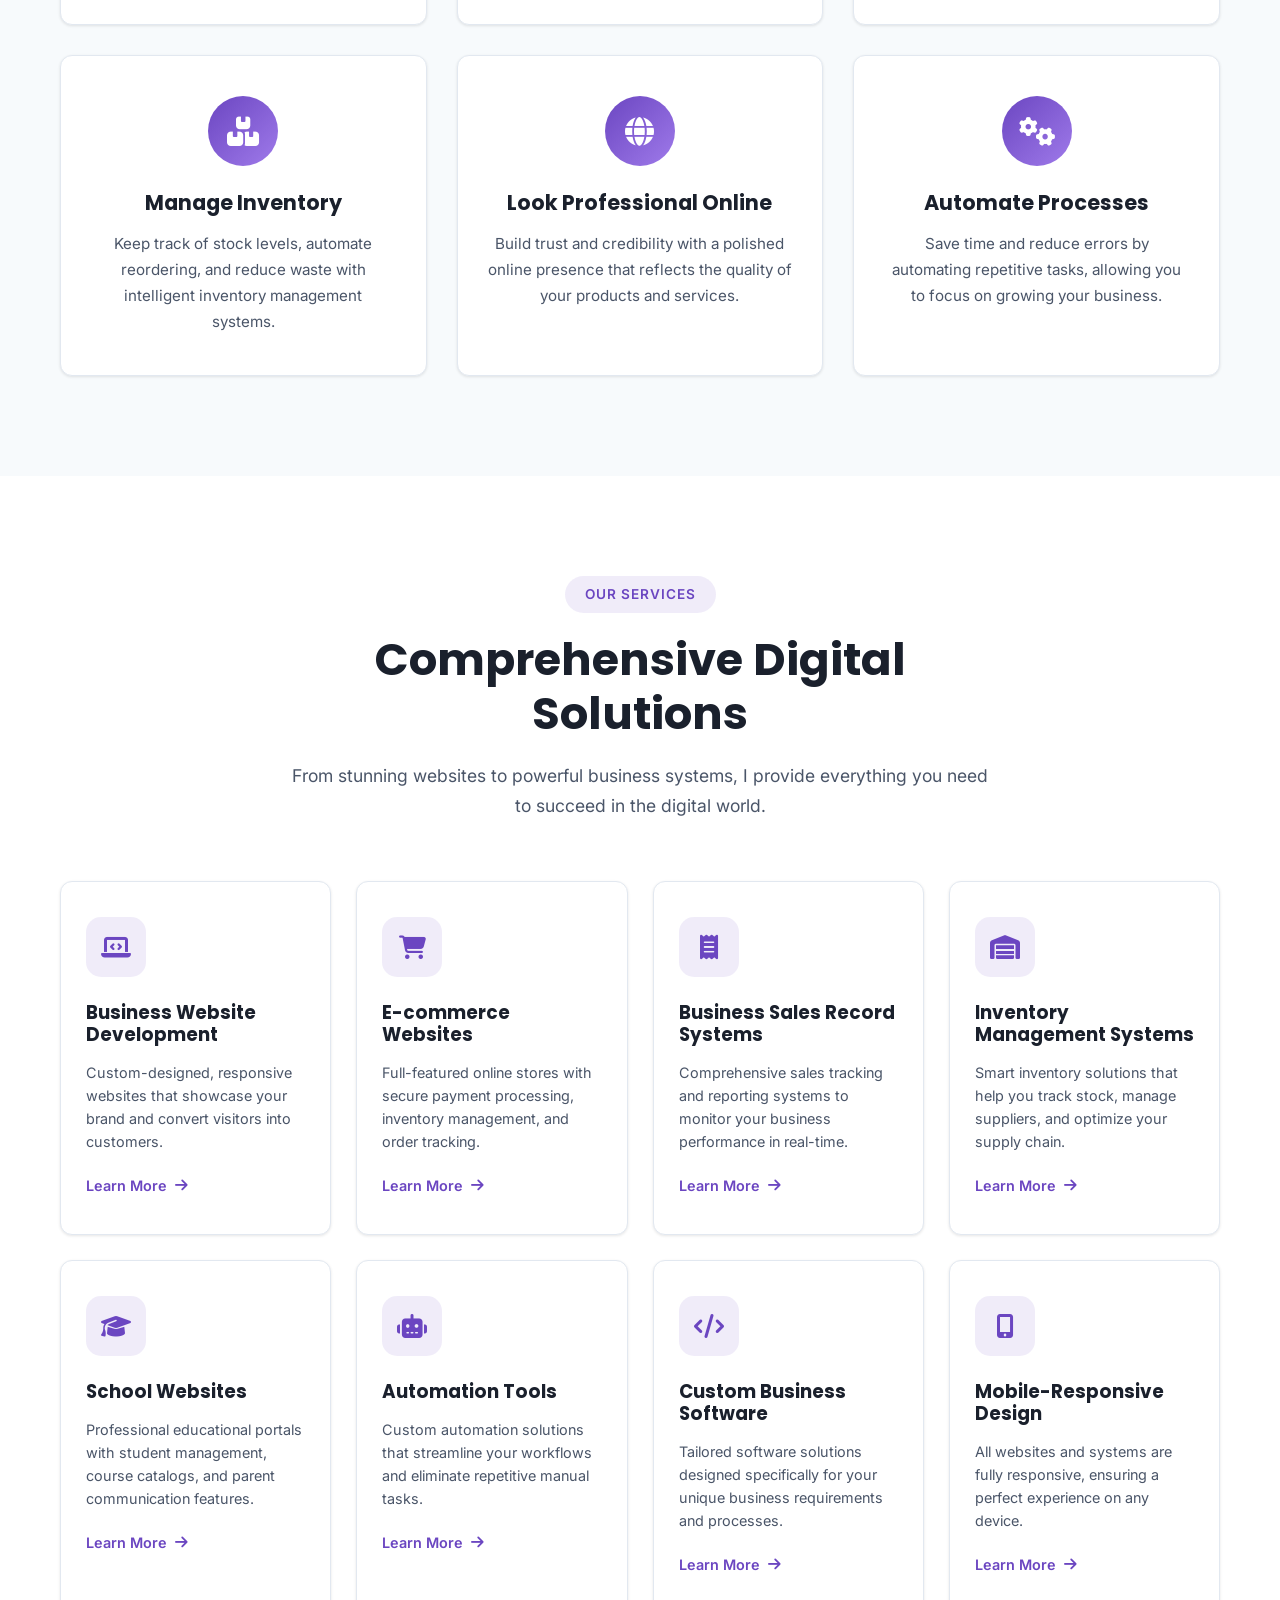
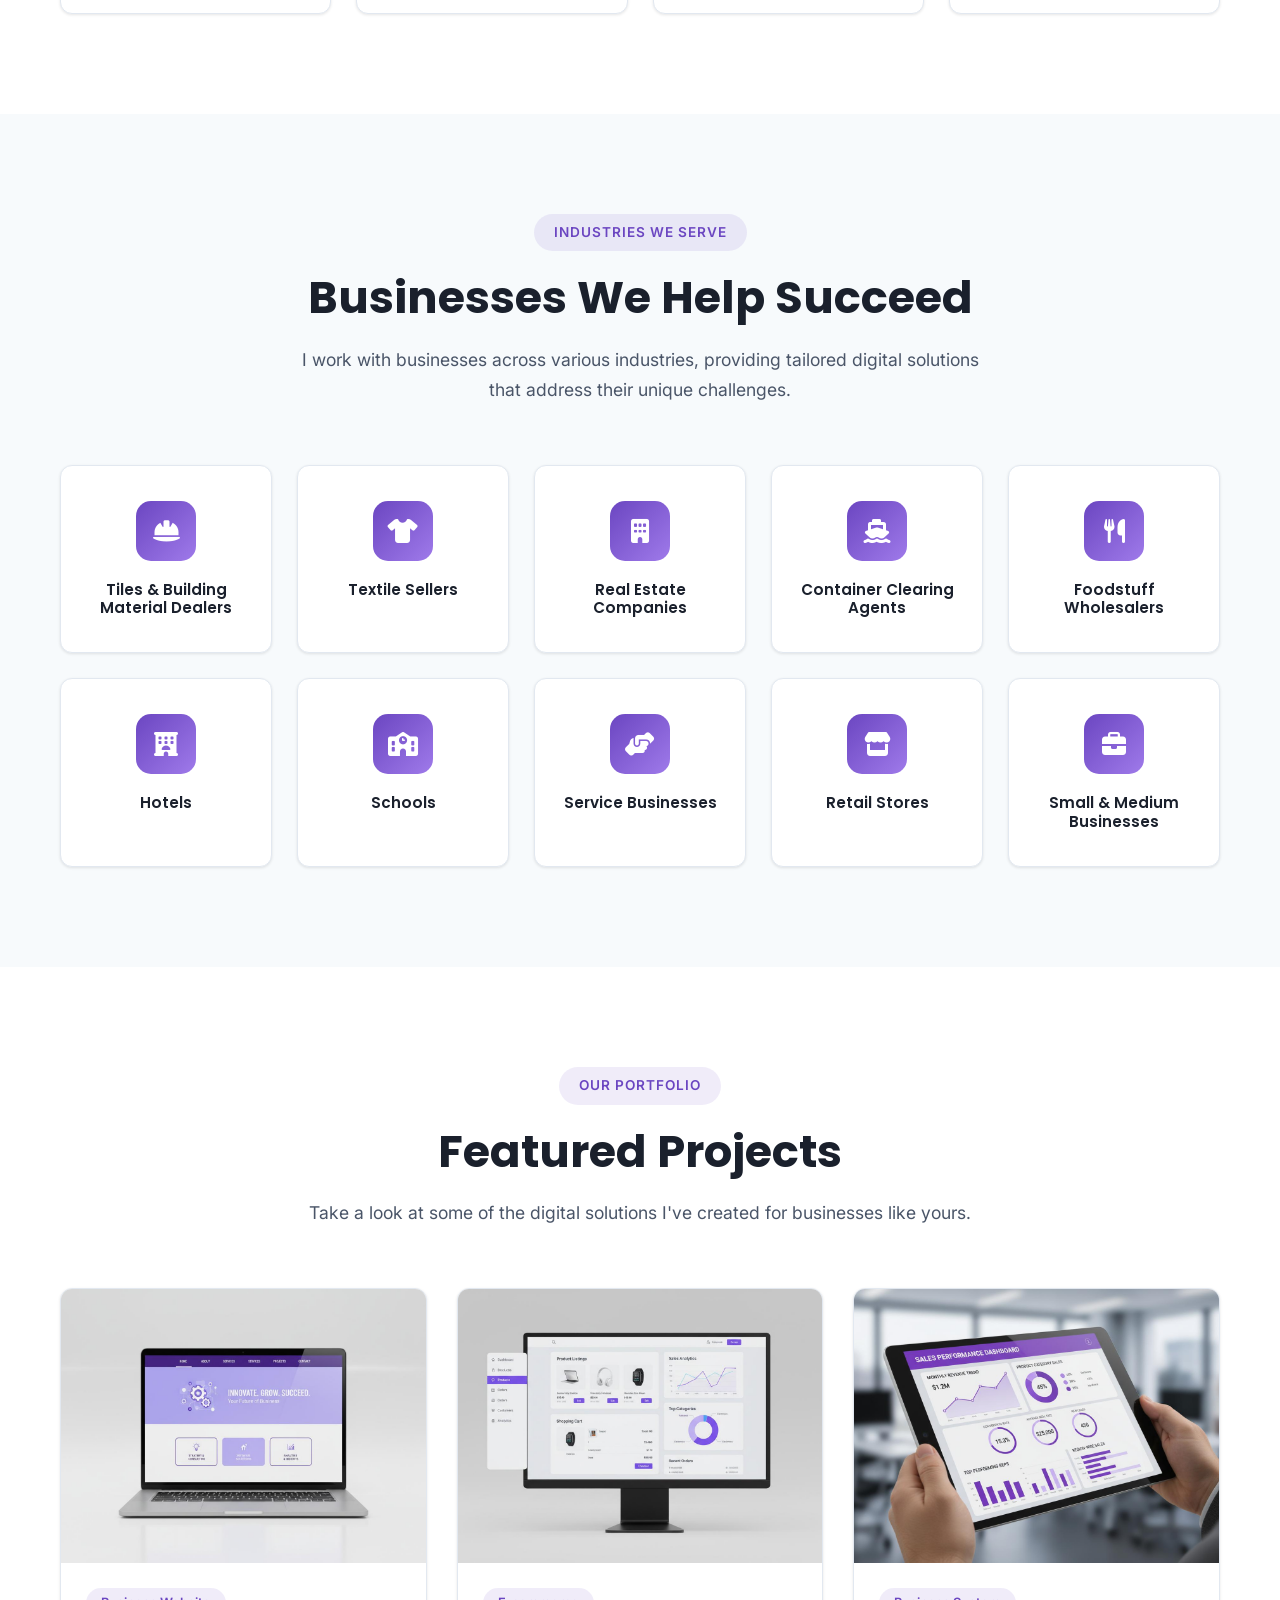
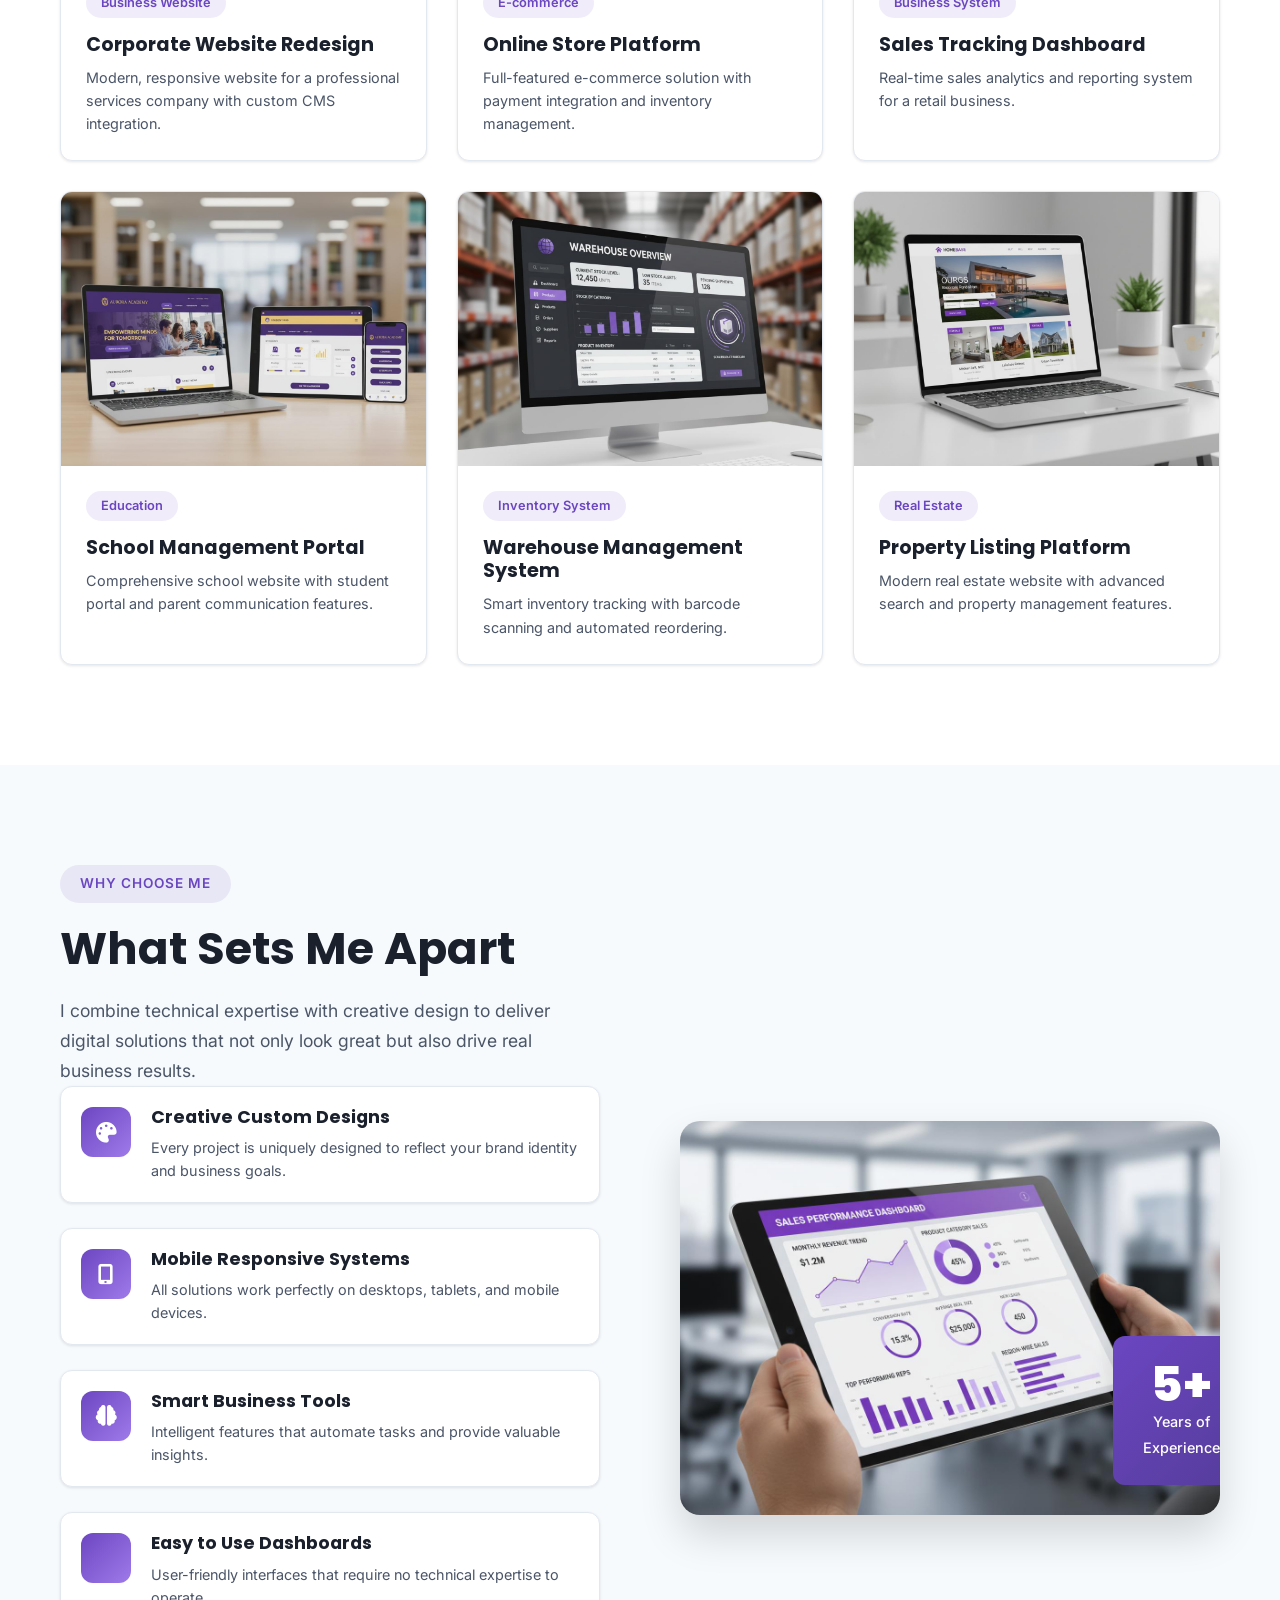
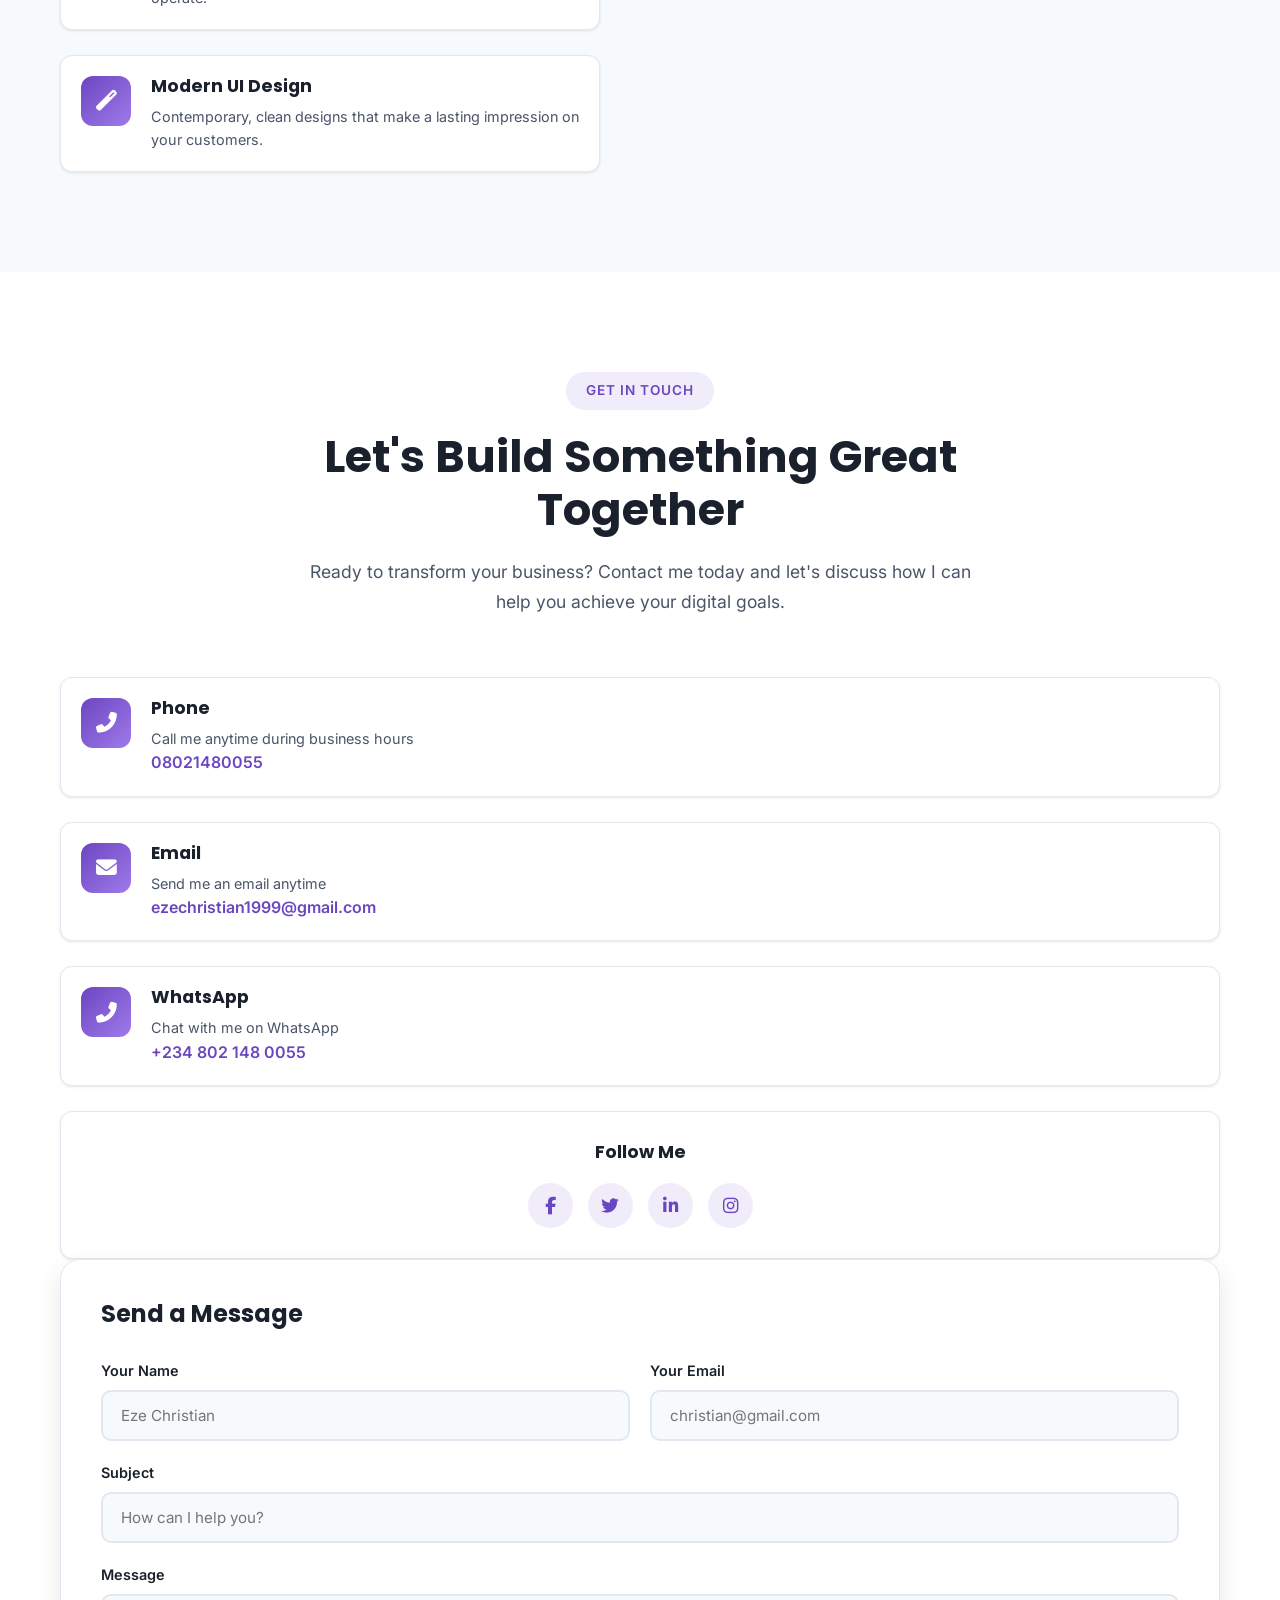
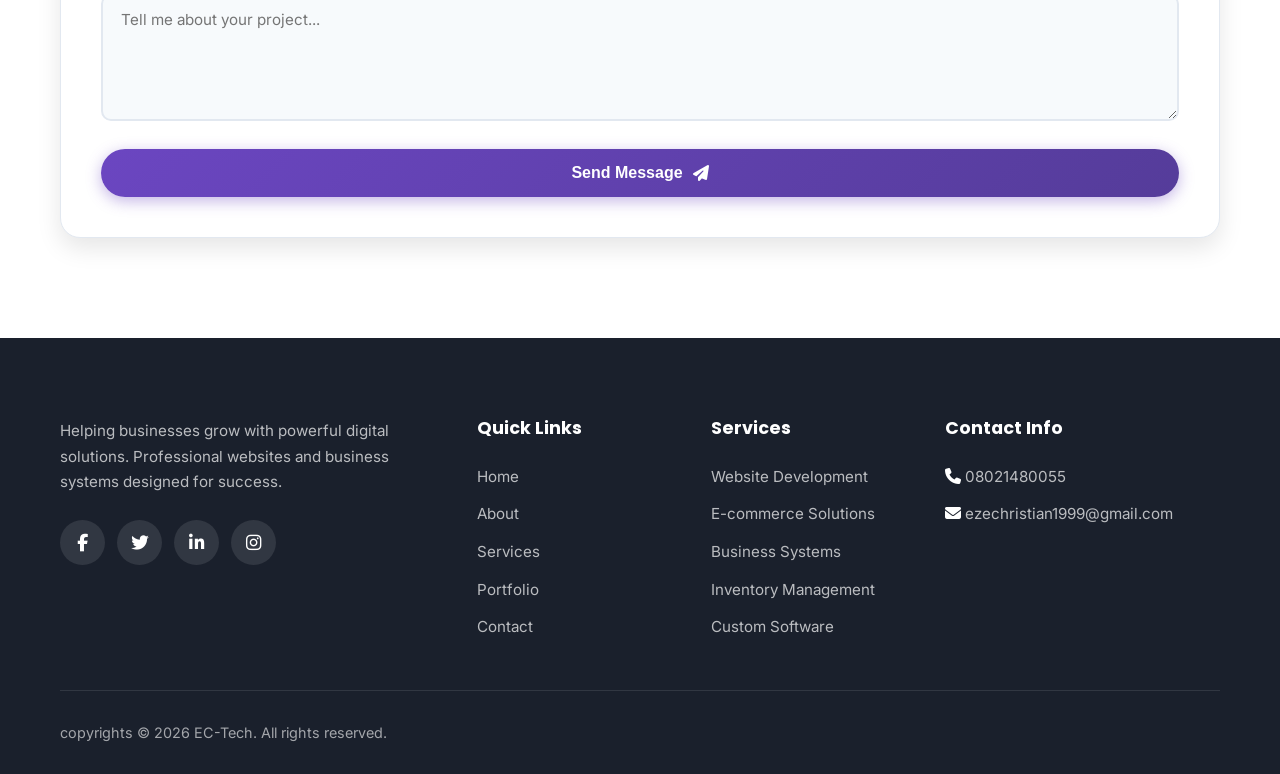
==== commit 2ed2a9ad: "Update index.html" ====
--- a/index.html
+++ b/index.html
@@ -801,7 +801,7 @@
                     type="text"
                     id="name"
                     name="name"
-                    placeholder="John Doe"
+                    placeholder="Eze Christian"
                     required
                   />
                 </div>
@@ -811,7 +811,7 @@
                     type="email"
                     id="email"
                     name="email"
-                    placeholder="john@example.com"
+                    placeholder="christian@gmail.com"
                     required
                   />
                 </div>
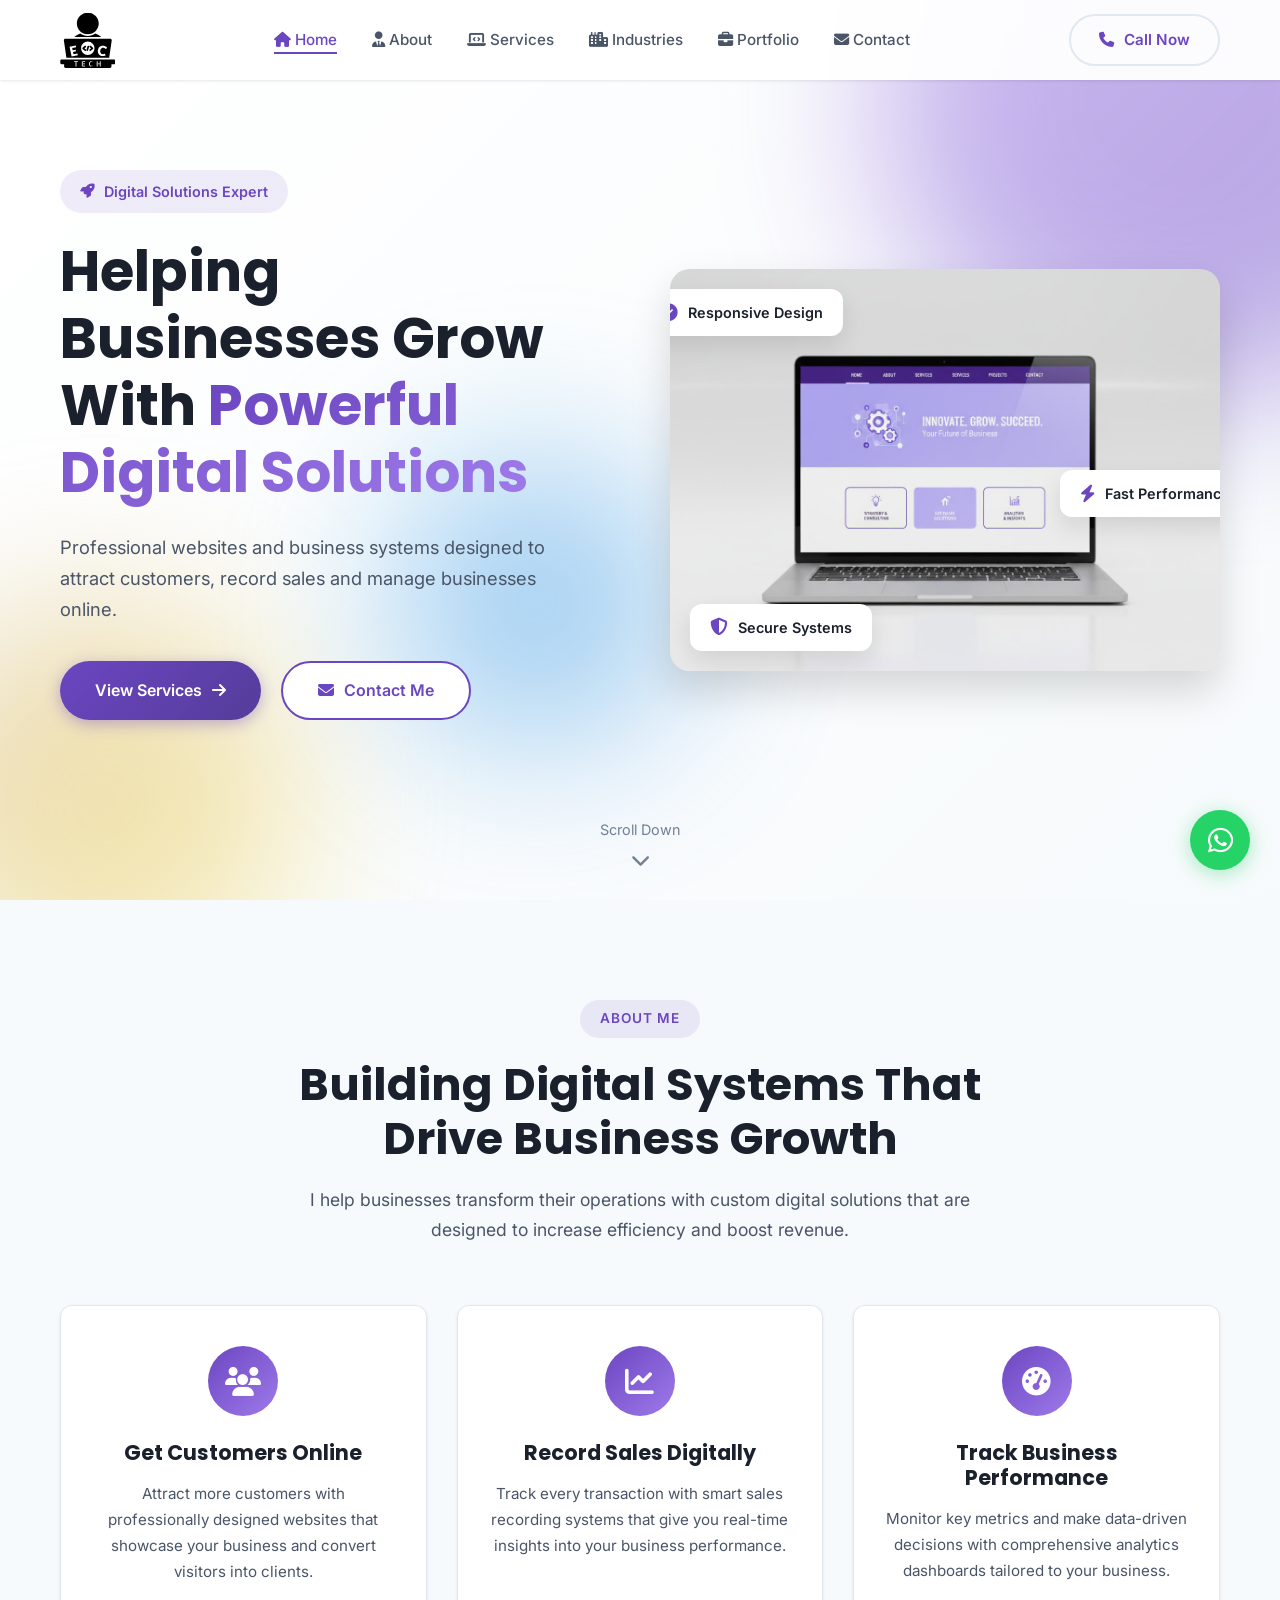
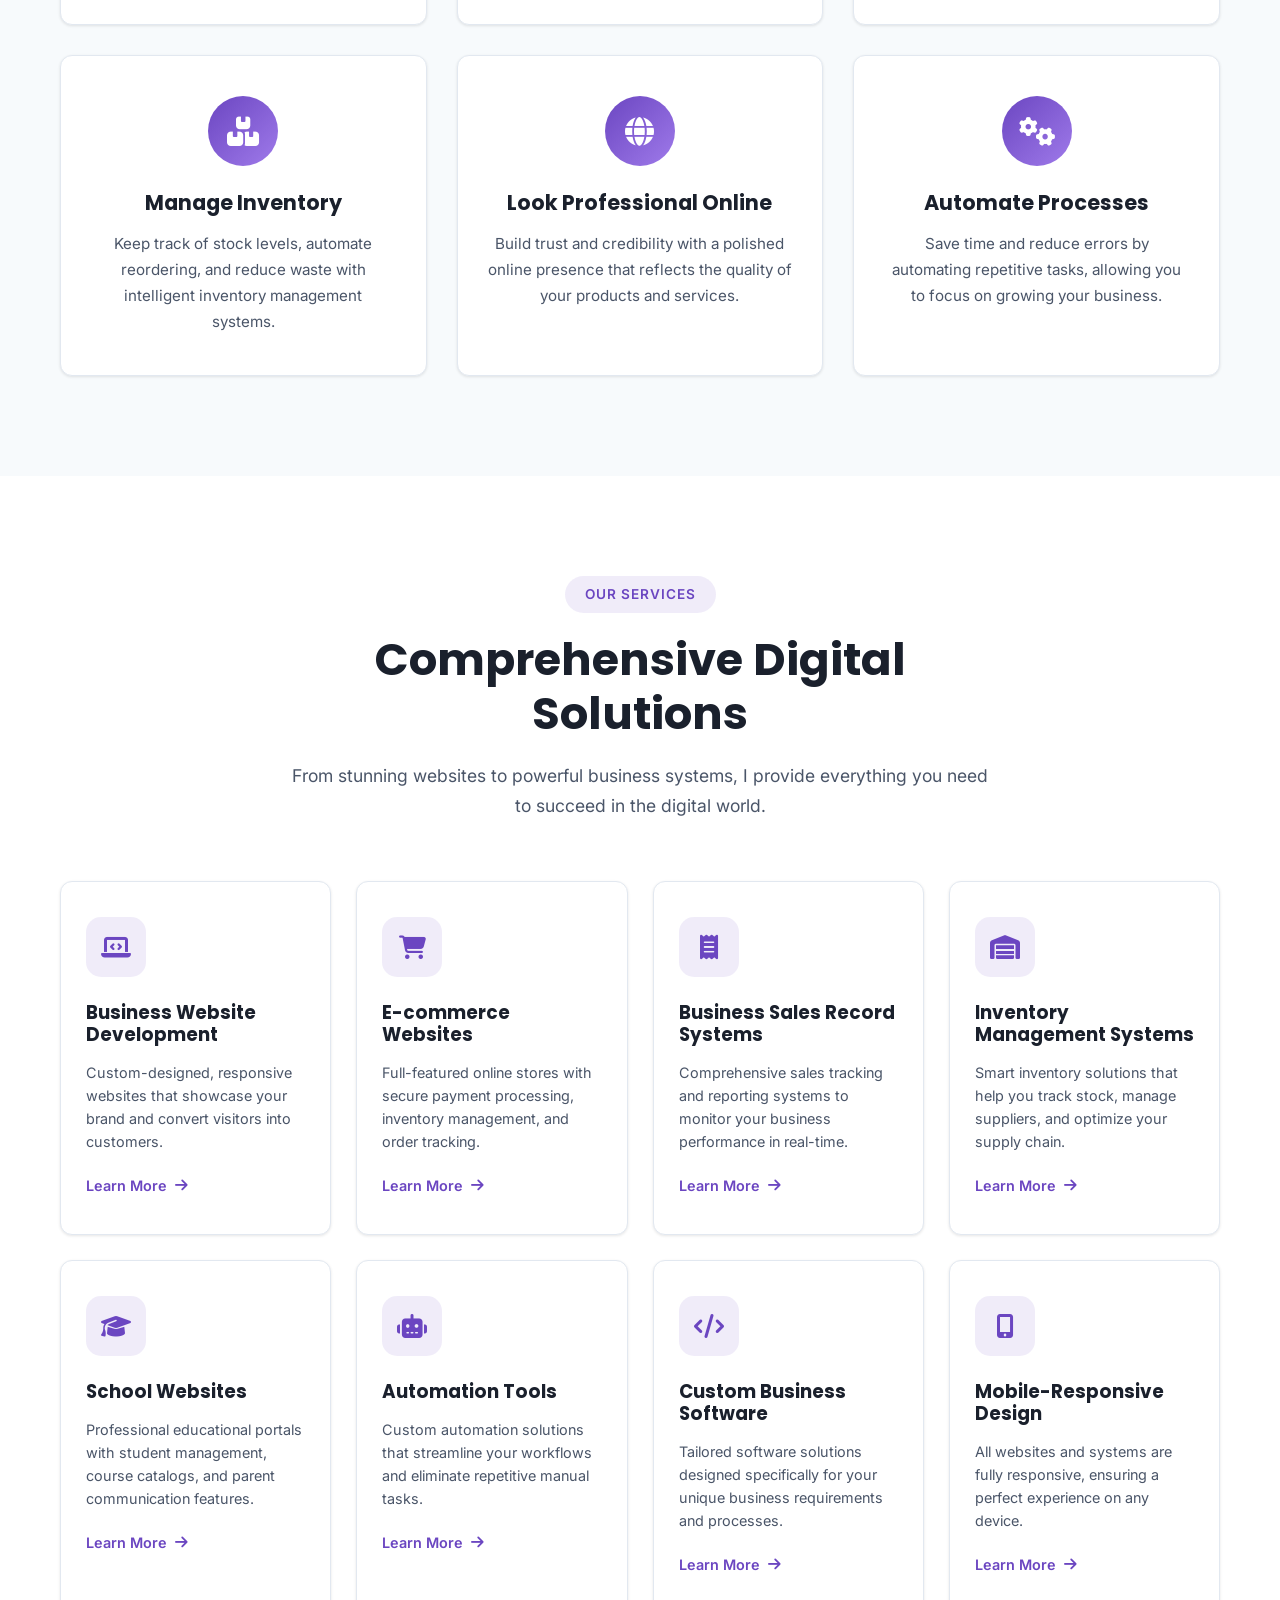
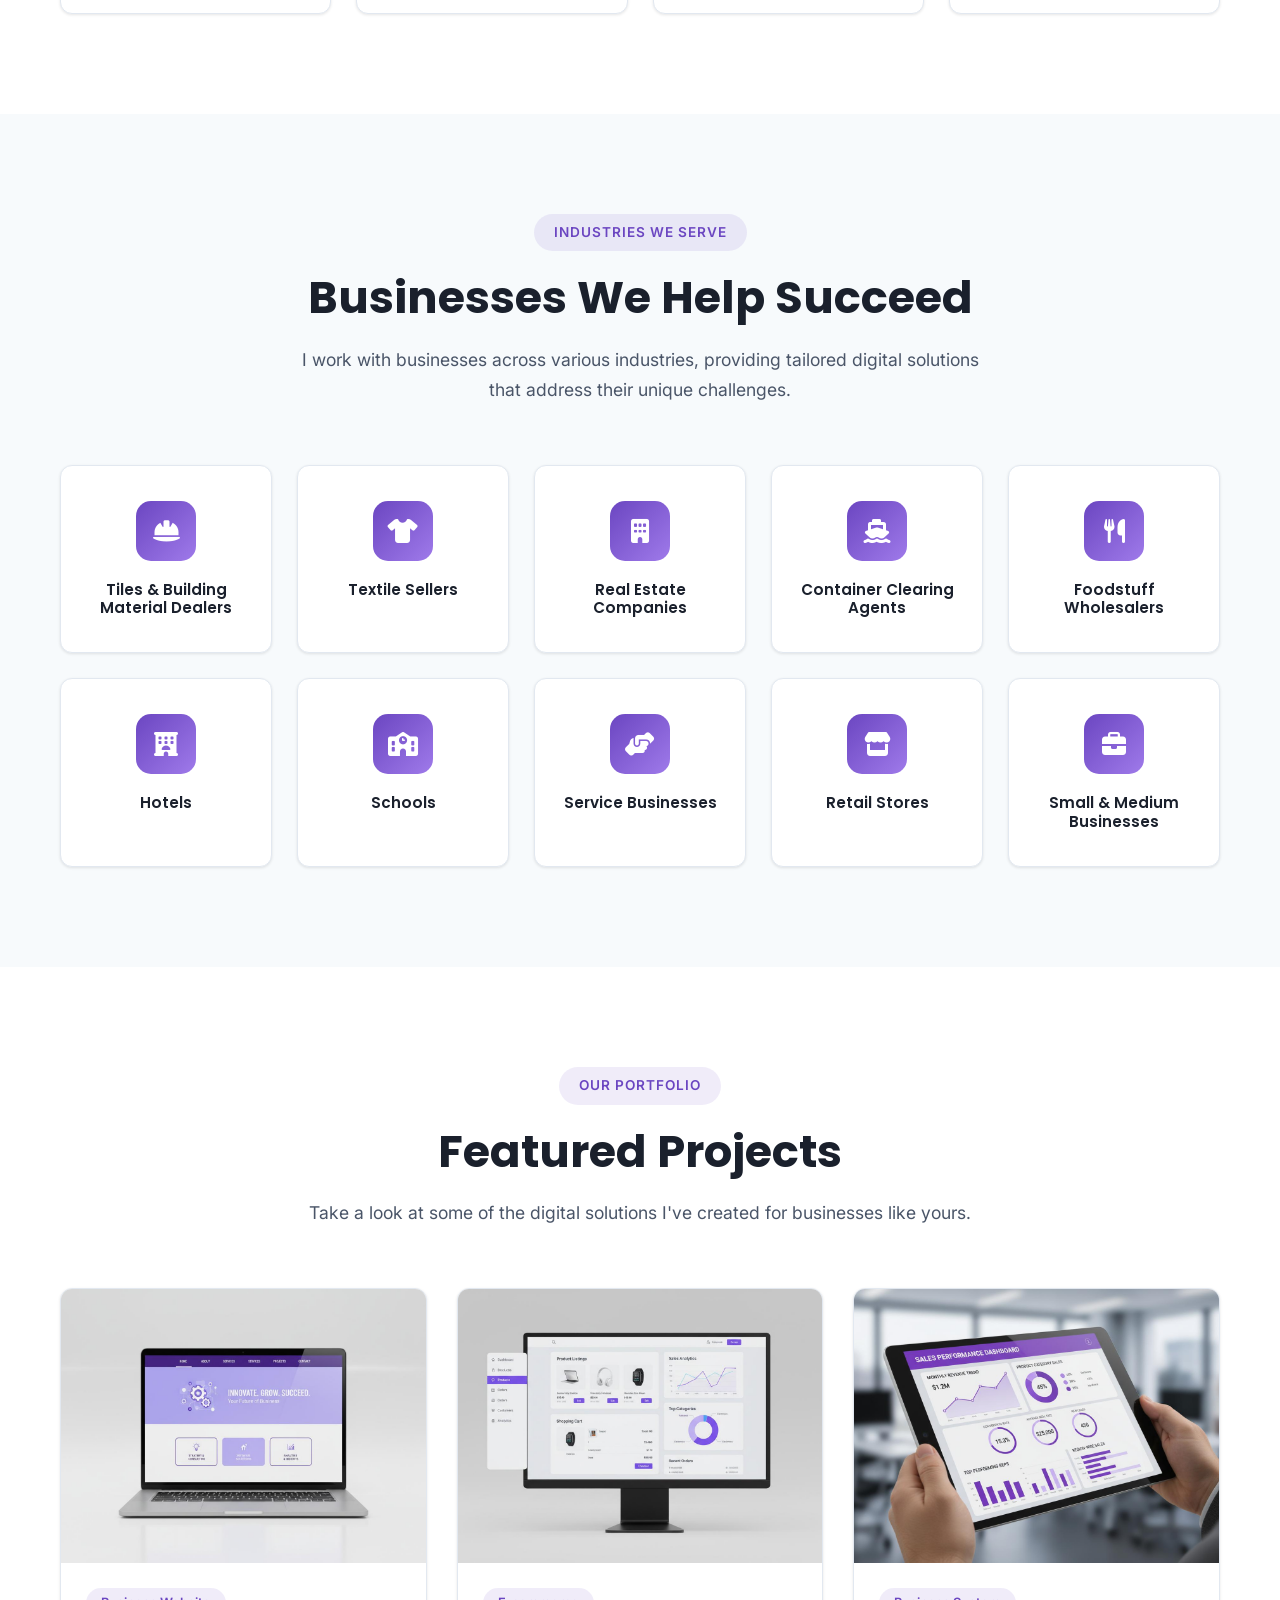
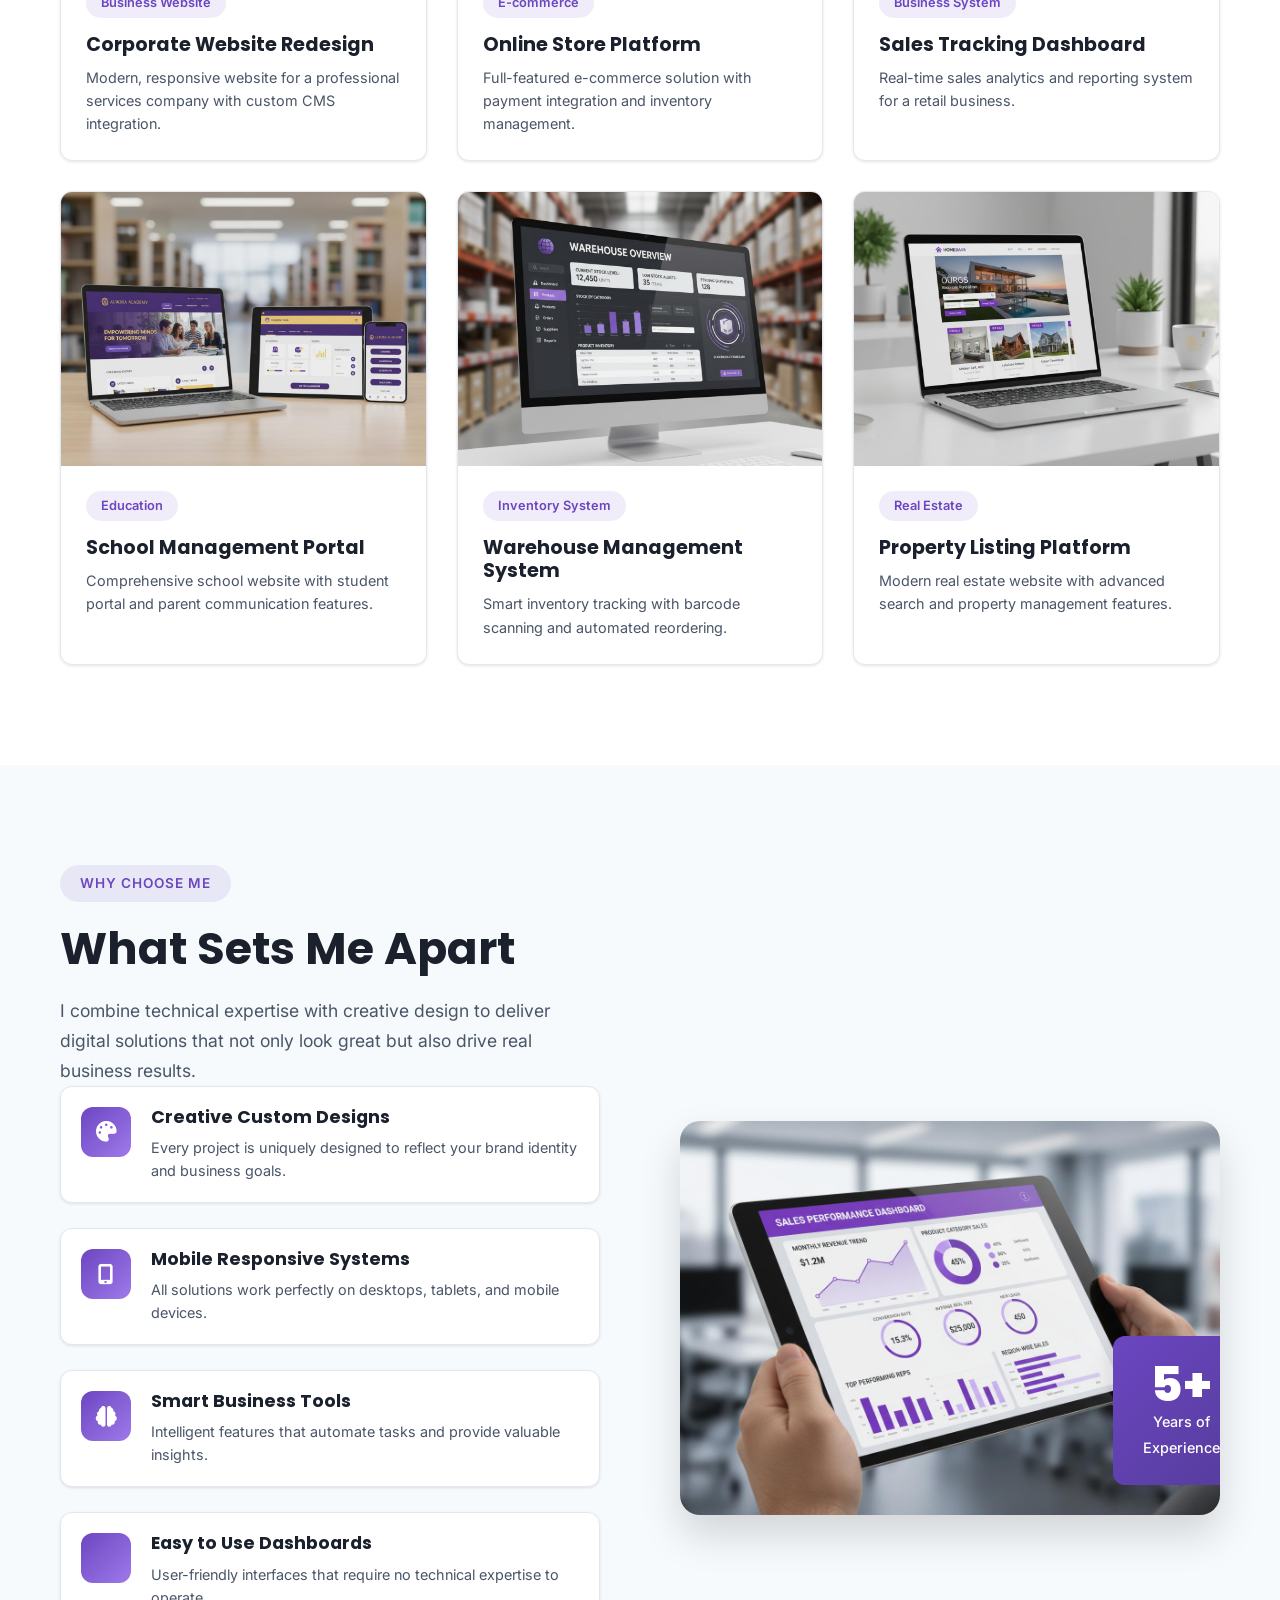
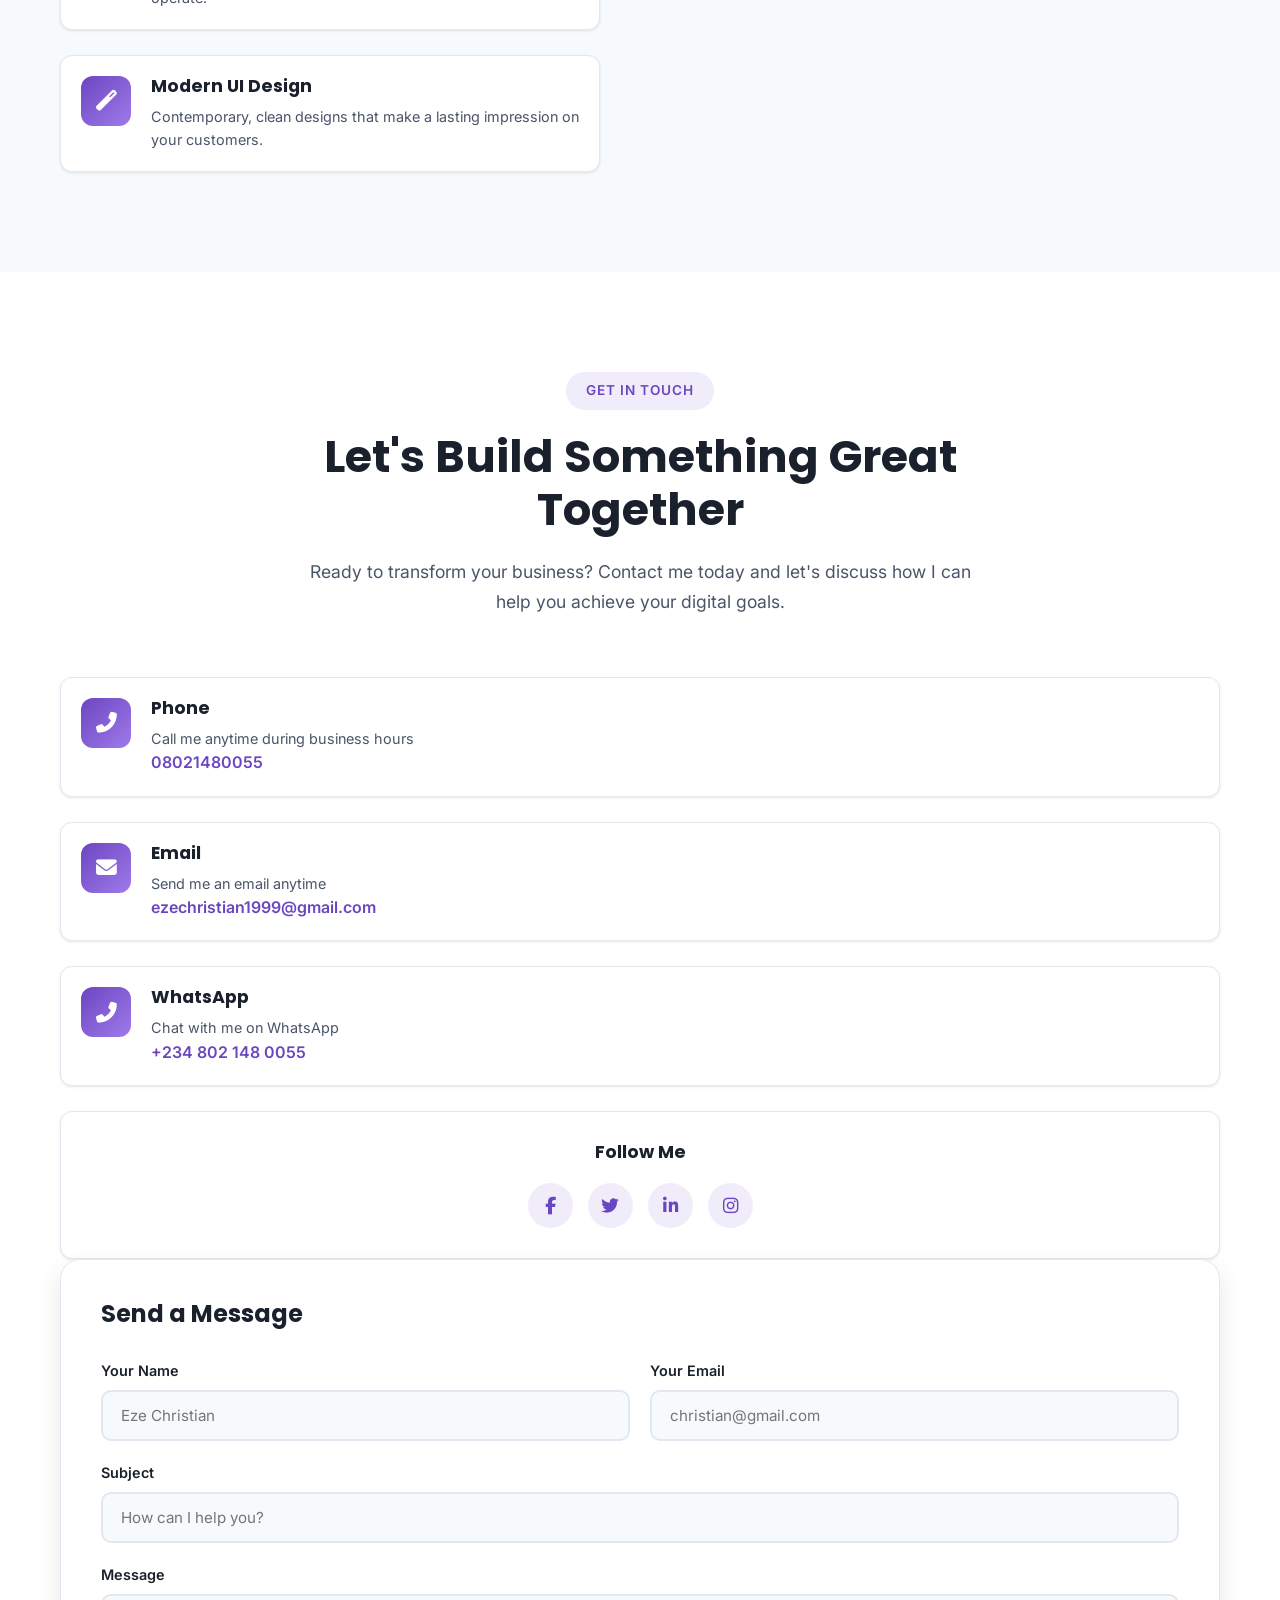
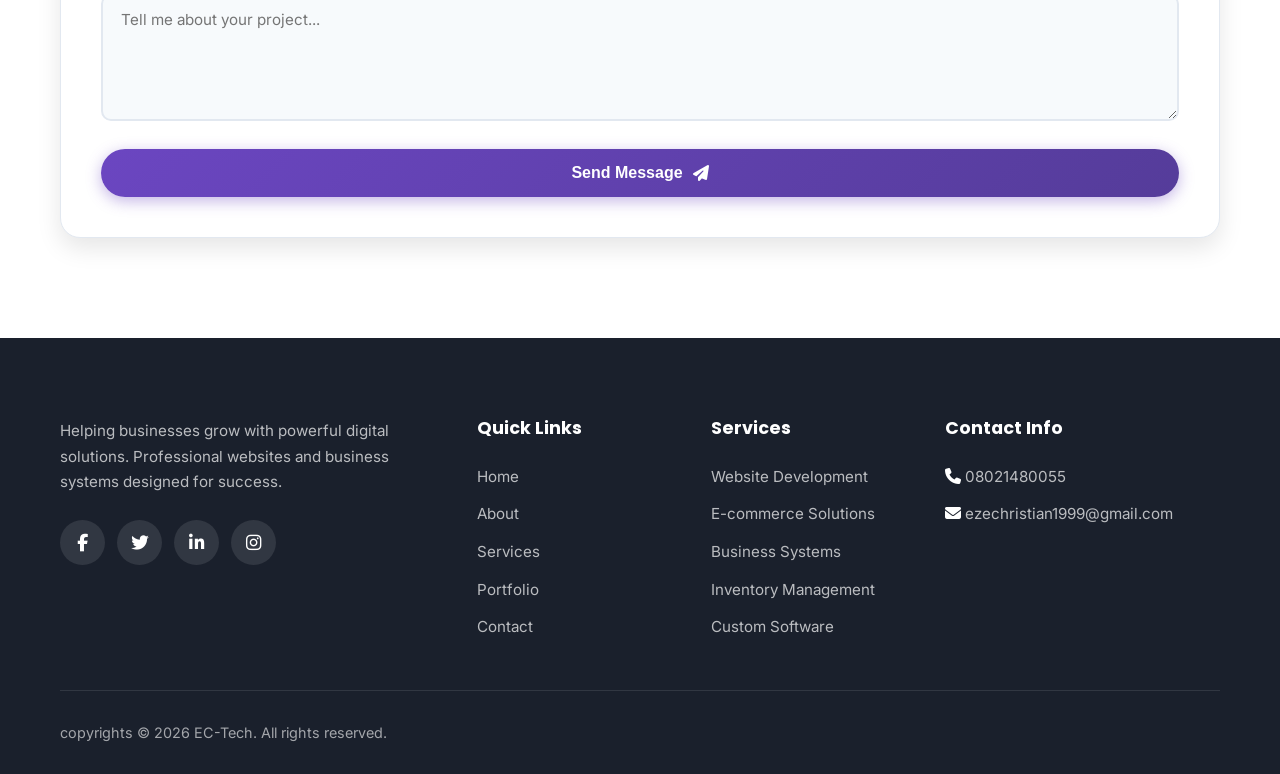
==== commit 29168ad4: "logo" ====
--- a/index.html
+++ b/index.html
@@ -46,8 +46,8 @@
     />
 
     <!-- Favicon -->
-    <link rel="icon" type="image/svg+xml" href="assets/ec_tech_logo.svg" />
-    <link rel="apple-touch-icon" href="assets/ec_tech_logo.svg" />
+    <link rel="icon" type="image/svg+xml" href="assets/logo.svg" />
+    <link rel="apple-touch-icon" href="assets/logo.svg" />
 
     <!-- Google Fonts -->
     <link rel="preconnect" href="https://fonts.googleapis.com" />
@@ -77,7 +77,7 @@
       <div class="container">
         <div class="nav-wrapper">
           <a href="#home" class="logo">
-            <img src="assets/ec_tech_logo.svg" alt="EC-TECH Logo" />
+            <img src="assets/logo.svg" alt="EC-TECH Logo" />
           </a>
 
           <ul class="nav-menu" id="navMenu">
--- a/css/style.css
+++ b/css/style.css
@@ -126,7 +126,7 @@
 }
 
 .logo img {
-    height: 45px;
+    height: 55px;
     width: auto;
 }
 
